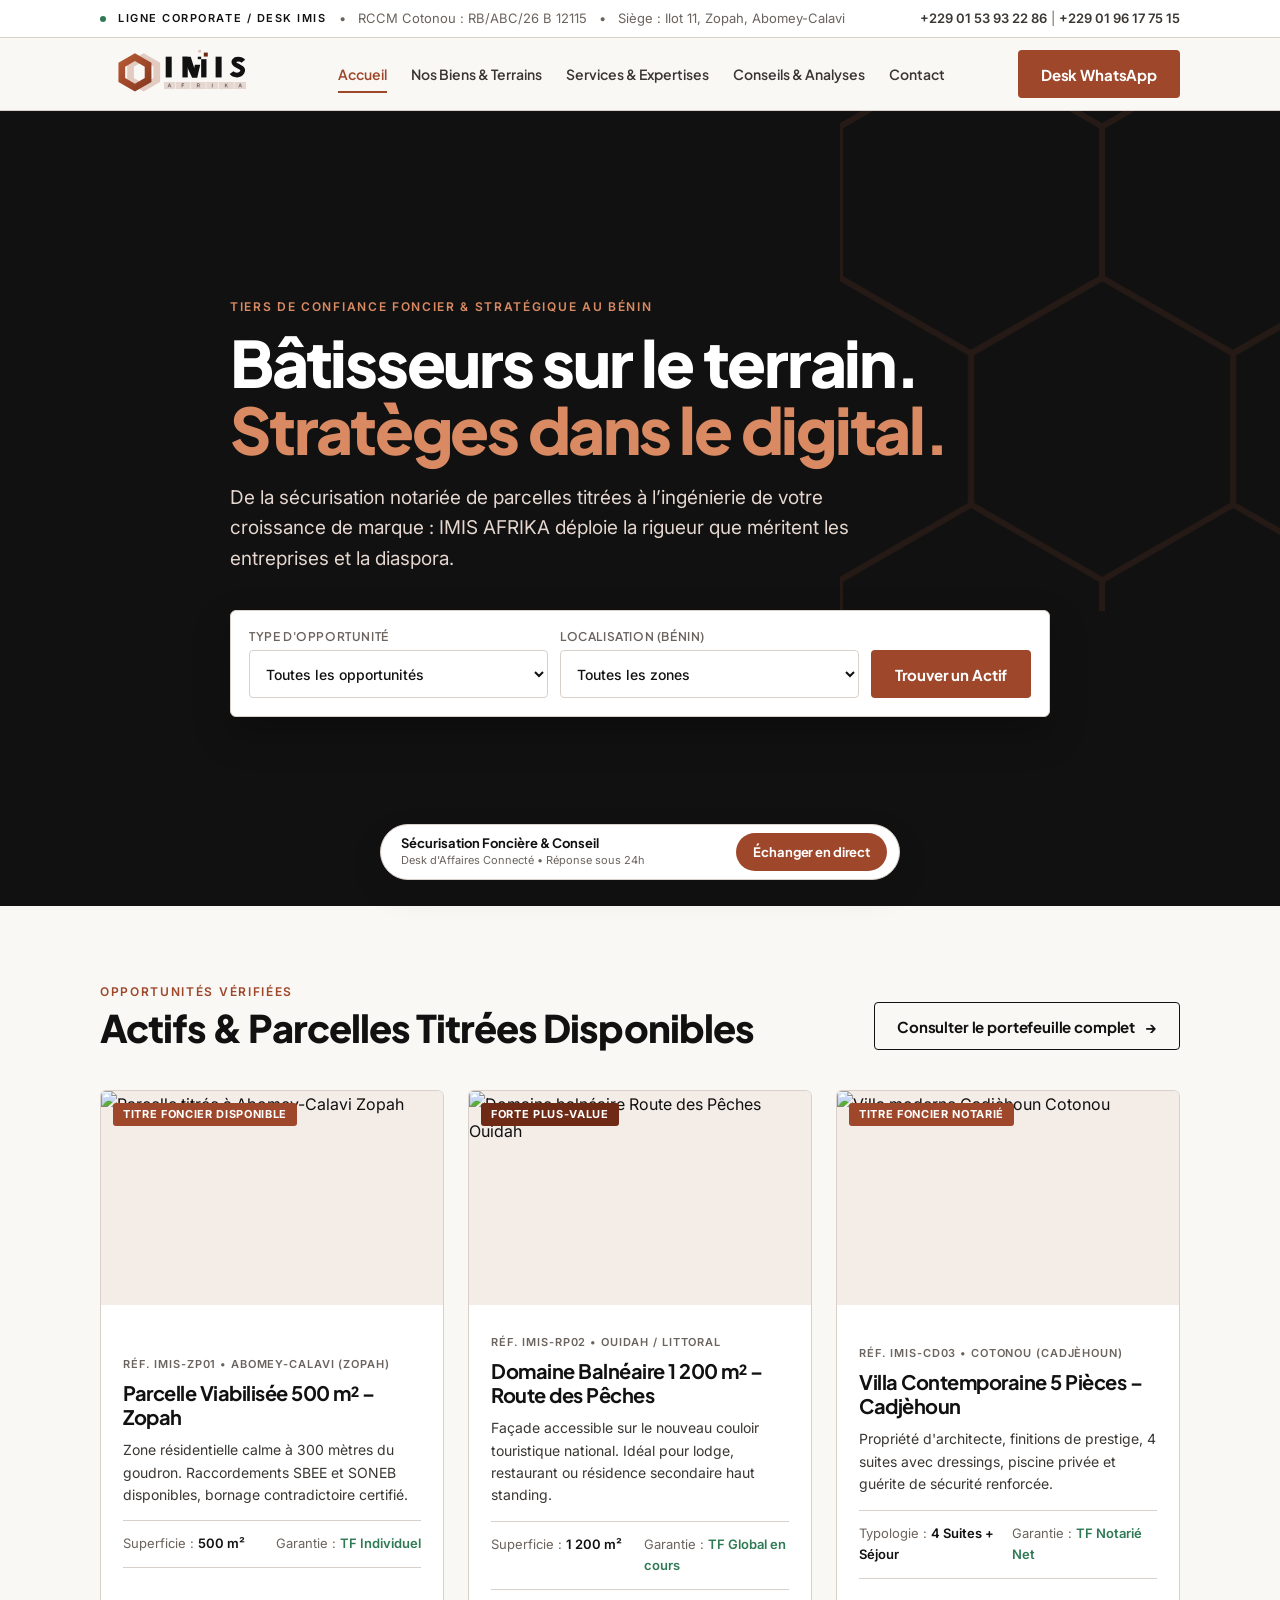
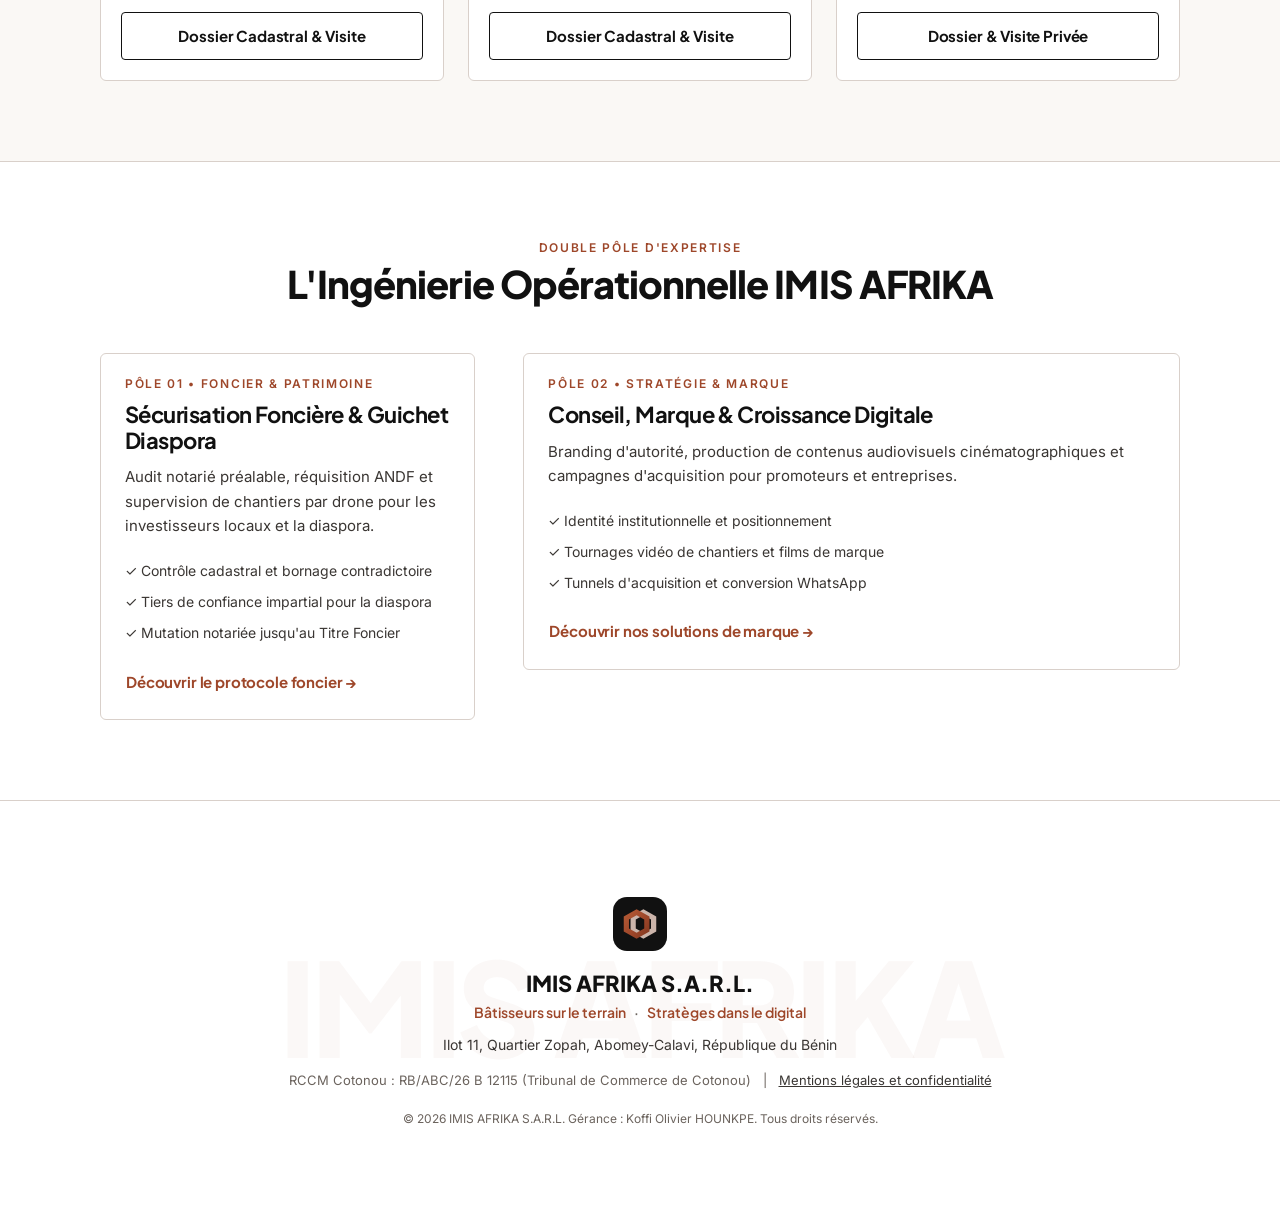
==== index.html @ 81c16e1e "Update index.html" ====
<!DOCTYPE html>
<html lang="fr" class="scroll-smooth">
<head>
  <meta charset="UTF-8">
  <meta name="viewport" content="width=device-width, initial-scale=1.0, viewport-fit=cover">
  
  <!-- =========================================================================
       1. SEO D'AUTORITÉ & MÉTADONNÉES TECHNIQUES OFFICIELLES
       ========================================================================= -->
  <title>IMIS AFRIKA S.A.R.L. | Bâtisseurs Fonciers & Stratèges Digitaux au Bénin</title>
  <meta name="description" content="Société béninoise de référence : sécurisation foncière certifiée (Titre Foncier ANDF), transactions d'actifs d'affaires et stratégie de marque. Siège : Zopah, Abomey-Calavi. RCCM Cotonou.">
  <meta name="robots" content="index, follow, max-image-preview:large, max-snippet:-1">
  <meta name="author" content="IMIS AFRIKA S.A.R.L.">
  <link rel="canonical" href="https://simplixtechgroup-cmyk.github.io/imisafrika/">

  <!-- GÉOLOCALISATION SÉMANTIQUE OFFICIELLE -->
  <meta name="geo.region" content="BJ-AQ">
  <meta name="geo.placename" content="Abomey-Calavi, Quartier Zopah">
  <meta name="geo.position" content="6.4485;2.3557">
  <meta name="ICBM" content="6.4485, 2.3557">

  <!-- OPEN GRAPH / PREVIEWS WHATSAPP & LINKEDIN -->
  <meta property="og:type" content="website">
  <meta property="og:site_name" content="IMIS AFRIKA S.A.R.L.">
  <meta property="og:title" content="IMIS AFRIKA | Bâtisseurs sur le terrain. Stratèges dans le digital.">
  <meta property="og:description" content="Sécurisation foncière notariée et stratégie de communication d'autorité. RCCM Cotonou : RB/ABC/26 B 12115.">
  <meta property="og:url" content="https://simplixtechgroup-cmyk.github.io/imisafrika/">
  <meta property="og:image" content="https://images.unsplash.com/photo-1582407947304-fd86f028f716?auto=format&fit=crop&w=1200&h=630&q=85">

  <!-- POLICES OFFICIELLES DE LA CHARTE (PLUS JAKARTA SANS & INTER) -->
  <link rel="preconnect" href="https://fonts.googleapis.com">
  <link rel="preconnect" href="https://fonts.gstatic.com" crossorigin>
  <link href="https://fonts.googleapis.com/css2?family=Inter:wght@400;500;600;700&family=Plus+Jakarta+Sans:wght@600;700;800&display=swap" rel="stylesheet">

  <!-- FEUILLE DE STYLE EXTERNE DÉCOUPLÉE -->
  <link rel="stylesheet" href="css/style.css">

  <!-- =========================================================================
       2. GRAPH SCHEMA.ORG MULTI-ENTITÉS (LE CHUCHOTEMENT AUX ROBOTS GOOGLE)
       ========================================================================= -->
  <script type="application/ld+json">
  {
    "@context": "https://schema.org",
    "@graph": [
      {
        "@type": "Organization",
        "@id": "https://simplixtechgroup-cmyk.github.io/imisafrika/#organization",
        "name": "IMIS AFRIKA S.A.R.L.",
        "legalName": "IMIS AFRIKA S.A.R.L.",
        "url": "https://simplixtechgroup-cmyk.github.io/imisafrika/",
        "logo": "https://simplixtechgroup-cmyk.github.io/imisafrika/assets/img/logo/imis-afrika.svg",
        "taxID": "RB/ABC/26 B 12115",
        "description": "Société béninoise de référence combinant investissement immobilier sécurisé et agence de conseil stratégique en communication et marketing digital.",
        "address": {
          "@type": "PostalAddress",
          "streetAddress": "Ilot 11, Quartier Zopah",
          "addressLocality": "Abomey-Calavi",
          "addressRegion": "Atlantique",
          "addressCountry": "BJ"
        },
        "founder": {
          "@type": "Person",
          "name": "Koffi Olivier HOUNKPE",
          "jobTitle": "Gérant"
        },
        "contactPoint": {
          "@type": "ContactPoint",
          "telephone": "+2290153932286",
          "contactType": "sales",
          "areaServed": ["BJ", "FR", "US", "CA", "CI", "SN"]
        }
      },
      {
        "@type": "RealEstateAgency",
        "@id": "https://simplixtechgroup-cmyk.github.io/imisafrika/#realestate",
        "name": "IMIS AFRIKA Immobilier & Foncier",
        "parentOrganization": { "@id": "https://simplixtechgroup-cmyk.github.io/imisafrika/#organization" },
        "description": "Sécurisation foncière certifiée ANDF, transactions d'actifs et accompagnement de la diaspora au Bénin.",
        "areaServed": "Bénin"
      },
      {
        "@type": "MarketingAgency",
        "@id": "https://simplixtechgroup-cmyk.github.io/imisafrika/#marketing",
        "name": "IMIS AFRIKA Communication & Stratégie",
        "parentOrganization": { "@id": "https://simplixtechgroup-cmyk.github.io/imisafrika/#organization" },
        "description": "Branding d'autorité, production de contenus vidéo 4K et marketing de croissance pour entreprises d'envergure.",
        "areaServed": ["Bénin", "Afrique de l'Ouest"]
      }
    ]
  }
  </script>
</head>

<body>

  <!-- =========================================================================
       SPRITE SVG OFFICIEL DU LOGO & DE LA TRAME (EXTRAIT DE LA CHARTE v1.1)
       ========================================================================= -->
  <svg width="0" height="0" style="position:absolute" aria-hidden="true" focusable="false">
    <defs>
      <!-- Dégradés officiels de terre cuite -->
      <linearGradient id="gTerra" x1="0" y1="0" x2="1" y2="1">
        <stop offset="0" stop-color="#B85D36"/>
        <stop offset=".55" stop-color="#9E472A"/>
        <stop offset="1" stop-color="#7F361E"/>
      </linearGradient>
      <linearGradient id="gTerraL" x1="0" y1="0" x2="1" y2="1">
        <stop offset="0" stop-color="#CC7248"/>
        <stop offset="1" stop-color="#A9502F"/>
      </linearGradient>

      <!-- TRAME HEXAGONALE OFFICIELLE (CHAPITRE 05) -->
      <pattern id="hexgrid" width="52" height="90" patternUnits="userSpaceOnUse" patternTransform="scale(.9)">
        <path d="M26 0 52 15v30L26 60 0 45V15zM52 45 78 60v30L52 105 26 90V60zM0 45-26 60v30L0 105l26-15V60z" fill="none" stroke="#B85D36" stroke-width="1.2"/>
        <path d="M26 60 52 45" fill="none" stroke="#B85D36" stroke-width="1.2"/>
      </pattern>

      <!-- Symbole des deux hexagones imbriqués -->
      <g id="g-sym">
        <path d="M64 4 L105.57 28 L105.57 76 L64 100 L22.43 76 L22.43 28Z M64 23.5 L88.68 37.75 L88.68 66.25 L64 80.5 L39.32 66.25 L39.32 37.75Z" fill-rule="evenodd" style="fill:#DFC6BB;fill-opacity:0.9"/>
        <path d="M42 4 L83.57 28 L83.57 76 L42 100 L0.43 76 L0.43 28Z M42 23.5 L66.68 37.75 L66.68 66.25 L42 80.5 L17.32 66.25 L17.32 37.75Z" fill-rule="evenodd" style="fill:url(#gTerra)"/>
      </g>

      <!-- Mot-symbole IMIS et tuiles AFRIKA -->
      <g id="g-word">
        <rect x="0" y="0" width="17.4" height="60" style="fill:#111111"/>
        <g transform="translate(48.4, 0)" style="fill:#111111">
          <rect x="0" y="0" width="15.4" height="60"/>
          <polygon points="0,0 24,0 43,60 27.8,60"/>
          <polygon points="36,23.2 51.6,23.2 43,60 28,60"/>
          <rect x="54.2" y="7.2" width="15.4" height="52.8"/>
          <rect x="44.4" y="0" width="9.8" height="7.2"/>
        </g>
        <rect x="144.4" y="0" width="17.4" height="60" style="fill:#111111"/>
        <path d="M224.6 13.2C221.1 8.5 215.1 6.9 209.1 6.9C198.6 6.9 195.1 14 198.6 19.5C202.1 25 214.1 28 220.1 33.5C225.6 38.5 222.1 53 206.1 53.1C198.1 53.1 193.1 49.5 190.6 46.2" style="fill:none;stroke:#111111;stroke-width:13.5"/>
        <rect x="94.2" y="-19.7" width="7.8" height="7.8" style="fill:#DCC3B7"/>
        <rect x="110.2" y="-11.9" width="11.6" height="11.6" style="fill:#6F2A16"/>
        <rect x="-5.2" y="73" width="32.2" height="20.6" style="fill:#E5D7D0"/>
        <path d="M-4.2 5.5L0 -5.5L4.2 5.5M-2.5 1.6H2.5" transform="translate(10.9, 83.3)" style="fill:none;stroke:#111111;stroke-width:1.25"/>
        <rect x="28.7" y="73" width="42.9" height="20.6" style="fill:#E5D7D0"/>
        <path d="M-3 5.5V-5.5H3.2M-3 -0.3H2.2" transform="translate(50.15, 83.3)" style="fill:none;stroke:#111111;stroke-width:1.25"/>
        <rect x="73.3" y="73" width="42.6" height="20.6" style="fill:#E5D7D0"/>
        <path d="M-3 5.5V-5.5H1C4.8 -5.5 4.8 0.5 1 0.5H-3M0.8 0.5L3.8 5.5" transform="translate(94.6, 83.3)" style="fill:none;stroke:#111111;stroke-width:1.25"/>
        <rect x="117.6" y="73" width="34.8" height="20.6" style="fill:#E5D7D0"/>
        <path d="M0 -5.5V5.5" transform="translate(135, 83.3)" style="fill:none;stroke:#111111;stroke-width:1.25"/>
        <rect x="154.1" y="73" width="42.9" height="20.6" style="fill:#E5D7D0"/>
        <path d="M-3 5.5V-5.5M3.2 -5.5L-3 0.8M-0.6 -1.6L3.4 5.5" transform="translate(175.55, 83.3)" style="fill:none;stroke:#111111;stroke-width:1.25"/>
        <rect x="198.7" y="73" width="33.9" height="20.6" style="fill:#E5D7D0"/>
        <path d="M-4.2 5.5L0 -5.5L4.2 5.5M-2.5 1.6H2.5" transform="translate(215.65, 83.3)" style="fill:none;stroke:#111111;stroke-width:1.25"/>
      </g>

      <symbol id="logo-h" viewBox="-1 -7 326 111">
        <use href="#g-sym"/>
        <use href="#g-word" transform="translate(119.6, 12.4) scale(.872)"/>
      </symbol>
      <symbol id="logo-s" viewBox="-2 2 110 100">
        <use href="#g-sym"/>
      </symbol>
    </defs>
  </svg>

  <!-- =========================================================================
       BANDEAU DE RÉASSURANCE SUPÉRIEUR (TRIBUNAL & RCCM)
       ========================================================================= -->
  <aside class="top-bar">
    <div class="container top-bar-in">
      <div class="top-bar-left">
        <span class="dot"></span>
        <span class="lbl" style="font-size:11px;color:var(--fg);">Ligne Corporate / Desk IMIS</span>
        <span>•</span>
        <span>RCCM Cotonou : RB/ABC/26 B 12115</span>
        <span>•</span>
        <span>Siège : Ilot 11, Zopah, Abomey-Calavi</span>
      </div>
      <div class="top-bar-right">
        <a href="tel:+2290153932286">+229 01 53 93 22 86</a>
        <span>|</span>
        <a href="tel:+2290196177515">+229 01 96 17 75 15</a>
      </div>
    </div>
  </aside>

  <!-- =========================================================================
       NAVIGATION PRINCIPALE
       ========================================================================= -->
  <header class="navbar">
    <div class="container nav-in">
      
      <!-- Logo Officiel Reconstitué -->
      <a href="index.html" aria-label="IMIS AFRIKA S.A.R.L.">
        <svg style="width:165px;height:44px;" role="img"><use href="#logo-h"/></svg>
      </a>

      <!-- Menu Liens -->
      <nav aria-label="Navigation principale">
        <ul class="nav-menu">
          <li><a href="index.html" class="nav-link active">Accueil</a></li>
          <li><a href="biens-terrains.html" class="nav-link">Nos Biens & Terrains</a></li>
          <li><a href="services.html" class="nav-link">Services & Expertises</a></li>
          <li><a href="conseils.html" class="nav-link">Conseils & Analyses</a></li>
          <li><a href="contact.html" class="nav-link">Contact</a></li>
        </ul>
      </nav>

      <!-- CTA WhatsApp Desk Direct -->
      <div style="display:flex;align-items:center;gap:12px;">
        <a href="https://wa.me/2290153932286?text=Bonjour%20la%20Direction%20IMIS%20AFRIKA,%20je%20souhaite%20un%20renseignement%20sur%20vos%20opportunit%C3%A9s." 
           target="_blank" 
           rel="noopener noreferrer" 
           class="btn p">
          <span>Desk WhatsApp</span>
        </a>

        <!-- Burger Mobile -->
        <button class="burger-btn" aria-label="Menu Mobile" onclick="toggleMenu()">
          <span class="burger-bar"></span>
          <span class="burger-bar"></span>
          <span class="burger-bar"></span>
        </button>
      </div>

    </div>
  </header>

  <!-- DRAWER MOBILE FLUIDE -->
  <div class="mobile-drawer" id="mobile-drawer">
    <a href="index.html" class="nav-link active">Accueil</a>
    <a href="biens-terrains.html" class="nav-link">Nos Biens & Terrains</a>
    <a href="services.html" class="nav-link">Services & Expertises</a>
    <a href="conseils.html" class="nav-link">Conseils & Analyses</a>
    <a href="contact.html" class="nav-link">Contact</a>
    <a href="https://wa.me/2290153932286" target="_blank" class="btn p" style="margin-top:20px;">
      <span>Contacter le Desk WhatsApp</span>
    </a>
  </div>

  <!-- =========================================================================
       HERO HYBRIDE : VIDÉO DE TERRAIN, SIGNAL & TRAME HEXAGONALE
       ========================================================================= -->
  <section class="hero-sec">
    
    <!-- TRAME HEXAGONALE OFFICIELLE (FILIGRANE ORNEMENTAL ROGNÉ EN HAUT À DROITE) -->
    <svg class="hex-trame" viewBox="0 0 100 100" aria-hidden="true">
      <rect width="100" height="100" fill="url(#hexgrid)"/>
    </svg>

    <!-- Vidéo de terrain & drone (Remplacez par assets/video/hero.mp4) -->
    <video class="hero-video" autoplay muted loop playsinline preload="metadata" 
           poster="https://images.unsplash.com/photo-1500382017468-9049fed747ef?auto=format&fit=crop&w=1400&q=80">
      <source src="assets/video/hero.mp4" type="video/mp4">
    </video>
    <div class="hero-overlay"></div>

    <div class="container hero-in">
      <div class="lbl">Tiers de Confiance Foncier & Stratégique au Bénin</div>
      
      <h1 class="hero-title">
        Bâtisseurs sur le terrain. <br>
        <span>Stratèges dans le digital.</span>
      </h1>

      <p class="hero-p">
        De la sécurisation notariée de parcelles titrées à l’ingénierie de votre croissance de marque : IMIS AFRIKA déploie la rigueur que méritent les entreprises et la diaspora.
      </p>

      <!-- Moteur de Recherche Rapide -->
      <div class="search-box">
        <form action="biens-terrains.html" method="GET" class="search-grid">
          
          <div class="fld">
            <label for="type">Type d'opportunité</label>
            <select id="type" name="type">
              <option value="">Toutes les opportunités</option>
              <option value="terrain">Parcelle Titrée</option>
              <option value="domaine">Domaine Agricole / Balnéaire</option>
              <option value="villa">Villa Standing</option>
            </select>
          </div>

          <div class="fld">
            <label for="zone">Localisation (Bénin)</label>
            <select id="zone" name="zone">
              <option value="">Toutes les zones</option>
              <option value="calavi">Abomey-Calavi (Zopah, Arconville)</option>
              <option value="ouidah">Ouidah / Route des Pêches</option>
              <option value="cotonou">Cotonou (Cadjèhoun, Haie Vive)</option>
              <option value="allada">Allada & Environs</option>
            </select>
          </div>

          <button type="submit" class="btn p" style="width:100%;height:48px;">
            <span>Trouver un Actif</span>
          </button>

        </form>
      </div>

    </div>
  </section>

  <!-- =========================================================================
       SÉLECTION D'ACTIFS & PARCELLES TITRÉES EN VEDETTE
       ========================================================================= -->
  <section class="section-py">
    <div class="container">
      
      <div style="display:flex;justify-content:space-between;align-items:flex-end;margin-bottom:40px;flex-wrap:wrap;gap:20px;">
        <div>
          <div class="lbl" style="margin-bottom:8px;">Opportunités Vérifiées</div>
          <h2 style="font-size:clamp(26px, 3.5vw, 38px);font-weight:800;">Actifs & Parcelles Titrées Disponibles</h2>
        </div>
        <a href="biens-terrains.html" class="btn s">
          <span>Consulter le portefeuille complet</span>
          <span>→</span>
        </a>
      </div>

      <div class="grid-3">
        
        <!-- BIEN 1 : PARCELLE ZOPAH -->
        <article class="card">
          <div class="card-media">
            <!-- Remplacez par assets/img/real-estate/parcelle-zopah.webp -->
            <img src="https://images.unsplash.com/photo-1500382017468-9049fed747ef?auto=format&fit=crop&w=800&q=80" alt="Parcelle titrée à Abomey-Calavi Zopah" loading="lazy">
            <span class="badge-tag">Titre Foncier Disponible</span>
          </div>
          <div class="card-body">
            <span class="card-ref">Réf. IMIS-ZP01 • Abomey-Calavi (Zopah)</span>
            <h3 class="card-h">Parcelle Viabilisée 500 m² – Zopah</h3>
            <p class="card-desc">Zone résidentielle calme à 300 mètres du goudron. Raccordements SBEE et SONEB disponibles, bornage contradictoire certifié.</p>
            <div class="card-specs">
              <div>Superficie : <b>500 m²</b></div>
              <div>Garantie : <b style="color:var(--ia-succes);">TF Individuel</b></div>
            </div>
          </div>
          <div class="card-foot">
            <a href="https://wa.me/2290153932286?text=Bonjour,%20je%20souhaite%20le%20dossier%20de%20la%20Parcelle%20Zopah%20500m2%20(R%C3%A9f.%20IMIS-ZP01)." target="_blank" class="btn s" style="width:100%;">
              <span>Dossier Cadastral & Visite</span>
            </a>
          </div>
        </article>

        <!-- BIEN 2 : DOMAINE ROUTE DES PÊCHES -->
        <article class="card">
          <div class="card-media">
            <!-- Remplacez par assets/img/real-estate/route-des-peches.webp -->
            <img src="https://images.unsplash.com/photo-1507525428034-b723cf961d3e?auto=format&fit=crop&w=800&q=80" alt="Domaine balnéaire Route des Pêches Ouidah" loading="lazy">
            <span class="badge-tag" style="background:var(--ia-terre-profonde);">Forte Plus-Value</span>
          </div>
          <div class="card-body">
            <span class="card-ref">Réf. IMIS-RP02 • Ouidah / Littoral</span>
            <h3 class="card-h">Domaine Balnéaire 1 200 m² – Route des Pêches</h3>
            <p class="card-desc">Façade accessible sur le nouveau couloir touristique national. Idéal pour lodge, restaurant ou résidence secondaire haut standing.</p>
            <div class="card-specs">
              <div>Superficie : <b>1 200 m²</b></div>
              <div>Garantie : <b style="color:var(--ia-succes);">TF Global en cours</b></div>
            </div>
          </div>
          <div class="card-foot">
            <a href="https://wa.me/2290153932286?text=Bonjour,%20je%20souhaite%20le%20dossier%20du%20Domaine%20Route%20des%20P%C3%AAches%20(R%C3%A9f.%20IMIS-RP02)." target="_blank" class="btn s" style="width:100%;">
              <span>Dossier Cadastral & Visite</span>
            </a>
          </div>
        </article>

        <!-- BIEN 3 : VILLA COTONOU CADJÈHOUN -->
        <article class="card">
          <div class="card-media">
            <!-- Remplacez par assets/img/real-estate/villa-cotonou.webp -->
            <img src="https://images.unsplash.com/photo-1600585154340-be6161a56a0c?auto=format&fit=crop&w=800&q=80" alt="Villa moderne Cadjèhoun Cotonou" loading="lazy">
            <span class="badge-tag">Titre Foncier Notarié</span>
          </div>
          <div class="card-body">
            <span class="card-ref">Réf. IMIS-CD03 • Cotonou (Cadjèhoun)</span>
            <h3 class="card-h">Villa Contemporaine 5 Pièces – Cadjèhoun</h3>
            <p class="card-desc">Propriété d'architecte, finitions de prestige, 4 suites avec dressings, piscine privée et guérite de sécurité renforcée.</p>
            <div class="card-specs">
              <div>Typologie : <b>4 Suites + Séjour</b></div>
              <div>Garantie : <b style="color:var(--ia-succes);">TF Notarié Net</b></div>
            </div>
          </div>
          <div class="card-foot">
            <a href="https://wa.me/2290153932286?text=Bonjour,%20je%20souhaite%20visiter%20la%20Villa%20Cadj%C3%A8houn%20(R%C3%A9f.%20IMIS-CD03)." target="_blank" class="btn s" style="width:100%;">
              <span>Dossier & Visite Privée</span>
            </a>
          </div>
        </article>

      </div>
    </div>
  </section>

  <!-- =========================================================================
       DEUX PÔLES D'EXCELLENCE : IMMOBILIER & COMMUNICATION
       ========================================================================= -->
  <section class="section-py border-t" style="background:var(--surface);">
    <div class="container">
      
      <div style="text-align:center;max-width:720px;margin:0 auto 48px;">
        <div class="lbl" style="margin-bottom:8px;">Double Pôle d'Expertise</div>
        <h2 style="font-size:clamp(26px, 3.5vw, 38px);font-weight:800;">L'Ingénierie Opérationnelle IMIS AFRIKA</h2>
      </div>

      <div class="split-layout">
        
        <!-- PÔLE 1 : IMMOBILIER -->
        <div class="panel">
          <div class="lbl" style="margin-bottom:12px;">Pôle 01 • Foncier & Patrimoine</div>
          <h3 style="font-size:22px;margin-bottom:12px;">Sécurisation Foncière & Guichet Diaspora</h3>
          <p style="color:var(--fg-2);font-size:15px;margin-bottom:20px;">
            Audit notarié préalable, réquisition ANDF et supervision de chantiers par drone pour les investisseurs locaux et la diaspora.
          </p>
          <ul style="list-style:none;margin:0 0 24px;padding:0;display:grid;gap:8px;font-size:14px;color:var(--fg-2);">
            <li>✓ Contrôle cadastral et bornage contradictoire</li>
            <li>✓ Tiers de confiance impartial pour la diaspora</li>
            <li>✓ Mutation notariée jusqu'au Titre Foncier</li>
          </ul>
          <a href="services.html#foncier" class="btn t">Découvrir le protocole foncier →</a>
        </div>

        <!-- PÔLE 2 : COMMUNICATION -->
        <div class="panel">
          <div class="lbl" style="margin-bottom:12px;">Pôle 02 • Stratégie & Marque</div>
          <h3 style="font-size:22px;margin-bottom:12px;">Conseil, Marque & Croissance Digitale</h3>
          <p style="color:var(--fg-2);font-size:15px;margin-bottom:20px;">
            Branding d'autorité, production de contenus audiovisuels cinématographiques et campagnes d'acquisition pour promoteurs et entreprises.
          </p>
          <ul style="list-style:none;margin:0 0 24px;padding:0;display:grid;gap:8px;font-size:14px;color:var(--fg-2);">
            <li>✓ Identité institutionnelle et positionnement</li>
            <li>✓ Tournages vidéo de chantiers et films de marque</li>
            <li>✓ Tunnels d'acquisition et conversion WhatsApp</li>
          </ul>
          <a href="services.html#communication" class="btn t">Découvrir nos solutions de marque →</a>
        </div>

      </div>

    </div>
  </section>

  <!-- =========================================================================
       LE FOOTER SIGNATURE OFFICIEL (WATERMARK CENTRÉ DE LA CHARTE)
       ========================================================================= -->
  <footer class="signature-footer">
    
    <!-- Watermark géant officiel -->
    <div class="footer-watermark" aria-hidden="true">IMIS AFRIKA</div>

    <div class="container footer-wrap">
      
      <!-- Badge Symbole Officiel Reconstitué -->
      <div class="footer-badge">
        <svg viewBox="0 0 110 100" role="img" aria-label="Symbole IMIS AFRIKA"><use href="#logo-s"/></svg>
      </div>

      <div class="footer-company">IMIS AFRIKA S.A.R.L.</div>

      <div class="footer-sig">
        <span>Bâtisseurs sur le terrain</span>
        <span class="dot">·</span>
        <span>Stratèges dans le digital</span>
      </div>

      <div class="footer-loc">
        Ilot 11, Quartier Zopah, Abomey-Calavi, République du Bénin
      </div>

      <div class="footer-legal">
        <span>RCCM Cotonou : RB/ABC/26 B 12115 (Tribunal de Commerce de Cotonou)</span>
        <span style="margin-inline:8px;">|</span>
        <a href="contact.html#mentions-legales">Mentions légales et confidentialité</a>
      </div>

      <div class="footer-copy">
        © 2026 IMIS AFRIKA S.A.R.L. Gérance : Koffi Olivier HOUNKPE. Tous droits réservés.
      </div>

    </div>
  </footer>

  <!-- =========================================================================
       PILL BAR FLOTTANTE BASSE (DESK D'AFFAIRES CONNECTÉ)
       ========================================================================= -->
  <div class="floating-pill">
    <div class="pill-in">
      <div>
        <div class="pill-t">Sécurisation Foncière & Conseil</div>
        <div class="pill-s">Desk d'Affaires Connecté • Réponse sous 24h</div>
      </div>
      <a href="https://wa.me/2290153932286?text=Bonjour%20la%20Direction%20IMIS%20AFRIKA,%20je%20souhaite%20un%20%C3%A9change%20direct." 
         target="_blank" 
         rel="noopener noreferrer" 
         class="btn p" 
         style="min-height:38px;padding:0 16px;font-size:13px;border-radius:9999px;">
        Échanger en direct
      </a>
    </div>
  </div>

  <script>
    function toggleMenu() {
      const drawer = document.getElementById('mobile-drawer');
      drawer.classList.toggle('is-open');
    }
  </script>
</body>
</html>
---- css/style.css ----
/* ==========================================================================
   IMIS AFRIKA S.A.R.L. — CHARTE GRAPHIQUE OFFICIELLE v1.1
   Terre & Signal : Rigueur • Transparence • Ancrage • Modernité
   ========================================================================== */

/* 1. JETONS DE DESIGN (DESIGN TOKENS OFFICIELS) */
:root {
  /* Couleurs primaires & secondaires */
  --ia-terracotta: #9E472A;
  --ia-cuir: #B85D36;
  --ia-terre-profonde: #6F2A16;
  --ia-terracotta-clair: #D98A62;
  
  --ia-sable: #E5D7D0;
  --ia-sable-clair: #F3ECE7;
  --ia-brume: #D9D0CA;

  --ia-onyx: #111111;
  --ia-anthracite: #1A1A1A;
  --ia-graphite: #3A3633;
  --ia-pierre: #6B635D;

  --ia-albatre: #FAF8F5;
  --ia-blanc: #FFFFFF;

  /* Couleurs fonctionnelles */
  --ia-succes: #2F7A55;
  --ia-alerte: #B7791F;
  --ia-alerte-texte: #7A5110;
  --ia-erreur: #B3362B;
  --ia-info: #2F5D7C;

  /* Rôles sémantiques */
  --bg: var(--ia-albatre);
  --surface: var(--ia-blanc);
  --surface-2: var(--ia-sable-clair);
  --fg: var(--ia-onyx);
  --fg-2: var(--ia-graphite);
  --muted: var(--ia-pierre);
  --line: var(--ia-brume);
  
  --accent: var(--ia-terracotta);
  --accent-hover: var(--ia-terre-profonde);
  --on-accent: #FFFFFF;
  --focus: var(--ia-cuir);

  /* Typographie : Duo officiel */
  --f-titre: 'Plus Jakarta Sans', system-ui, -apple-system, sans-serif;
  --f-texte: 'Inter', system-ui, -apple-system, sans-serif;

  /* Espacement & Formes */
  --r-ctrl: 4px;
  --r-carte: 6px;
  --hex: polygon(50% 0, 100% 25%, 100% 75%, 50% 100%, 0 75%, 0 25%);
  --ease: cubic-bezier(.2, .7, .2, 1);
  --t-rapide: 160ms;
  --t-normal: 320ms;
}

/* 2. RESET & BASE */
*, *::before, *::after {
  box-sizing: border-box;
  margin: 0;
  padding: 0;
}

html {
  scroll-behavior: smooth;
  scroll-padding-top: 80px;
  font-size: 16px;
}

body {
  margin: 0;
  background-color: var(--bg);
  color: var(--fg);
  font-family: var(--f-texte);
  font-weight: 400;
  line-height: 1.65;
  -webkit-font-smoothing: antialiased;
}

h1, h2, h3, h4 {
  font-family: var(--f-titre);
  letter-spacing: -0.025em;
  line-height: 1.15;
  color: var(--fg);
}

p { margin: 0; }
a { color: var(--accent); text-decoration: none; transition: color var(--t-rapide); }
img, video { max-width: 100%; height: auto; display: block; }

.container {
  width: 100%;
  max-width: 1120px;
  margin-left: auto;
  margin-right: auto;
  padding-left: 1.25rem;
  padding-right: 1.25rem;
}

.section-py { padding-block: 80px; }
.border-t { border-top: 1px solid var(--line); }
.border-b { border-bottom: 1px solid var(--line); }

/* 3. COMPOSANTS DE MARQUE & BOUTONS */
.lbl {
  font: 600 12px/1 var(--f-texte);
  letter-spacing: 0.14em;
  text-transform: uppercase;
  color: var(--accent);
}

.btn {
  font: 700 15px/1 var(--f-titre);
  min-height: 48px;
  padding: 0 22px;
  border-radius: var(--r-ctrl);
  border: 1.5px solid transparent;
  cursor: pointer;
  display: inline-flex;
  align-items: center;
  justify-content: center;
  gap: 10px;
  text-decoration: none;
  letter-spacing: -0.01em;
  transition: background var(--t-rapide), color var(--t-rapide), border-color var(--t-rapide);
}
.btn.p { background: var(--accent); color: var(--on-accent); }
.btn.p:hover { background: var(--accent-hover); color: #fff; }
.btn.s { background: transparent; color: var(--fg); border-color: var(--fg); }
.btn.s:hover { background: var(--fg); color: var(--bg); }
.btn.t { background: transparent; color: var(--accent); padding: 0; min-height: auto; }
.btn.t:hover { text-decoration: underline; }

/* 4. BANDEAU DE RÉASSURANCE SUPÉRIEUR */
.top-bar {
  background: var(--surface);
  border-bottom: 1px solid var(--line);
  padding-block: 8px;
  font-size: 13px;
  color: var(--muted);
}
.top-bar-in {
  display: flex;
  justify-content: space-between;
  align-items: center;
}
.top-bar-left {
  display: flex;
  align-items: center;
  gap: 12px;
}
.top-bar-left .dot {
  width: 6px;
  height: 6px;
  border-radius: 50%;
  background: var(--ia-succes);
}
.top-bar-right a {
  color: var(--fg-2);
  font-weight: 600;
}
.top-bar-right a:hover { color: var(--accent); }

/* 5. NAVIGATION PRINCIPALE */
.navbar {
  position: sticky;
  top: 0;
  z-index: 100;
  background: rgba(250, 248, 245, 0.94);
  backdrop-filter: blur(12px);
  -webkit-backdrop-filter: blur(12px);
  border-bottom: 1px solid var(--line);
}
.nav-in {
  display: flex;
  align-items: center;
  justify-content: space-between;
  height: 72px;
}
.nav-menu {
  display: flex;
  align-items: center;
  gap: 24px;
  list-style: none;
}
.nav-link {
  font: 600 14px var(--f-titre);
  color: var(--fg-2);
  padding: 8px 0;
  position: relative;
}
.nav-link:hover, .nav-link.active {
  color: var(--accent);
}
.nav-link.active::after {
  content: '';
  position: absolute;
  bottom: -2px;
  left: 0;
  width: 100%;
  height: 2px;
  background: var(--accent);
}

.burger-btn {
  display: none;
  background: none;
  border: none;
  cursor: pointer;
  padding: 8px;
}
.burger-bar {
  display: block;
  width: 22px;
  height: 2px;
  background: var(--fg);
  margin: 5px 0;
  transition: transform var(--t-normal);
}
.mobile-drawer {
  position: fixed;
  top: 72px;
  right: -100%;
  width: 100%;
  height: calc(100vh - 72px);
  background: var(--bg);
  padding: 24px;
  display: flex;
  flex-direction: column;
  gap: 16px;
  border-top: 1px solid var(--line);
  transition: right var(--t-normal) var(--ease);
  z-index: 99;
}
.mobile-drawer.is-open { right: 0; }

/* 6. HERO SECTION HYBRIDE (VIDÉO & SIGNAL) */
.hero-sec {
  position: relative;
  min-height: calc(100vh - 105px);
  display: flex;
  align-items: center;
  padding-block: 64px;
  background: var(--ia-onyx);
  color: var(--ia-albatre);
  overflow: hidden;
}
.hero-video {
  position: absolute;
  inset: 0;
  width: 100%;
  height: 100%;
  object-fit: cover;
  opacity: 0.38;
}
.hero-overlay {
  position: absolute;
  inset: 0;
  background: linear-gradient(180deg, rgba(17,17,17,0.7) 0%, rgba(17,17,17,0.4) 60%, rgba(17,17,17,0.92) 100%);
}
.hero-in {
  position: relative;
  z-index: 2;
  max-width: 860px;
}
.hero-in .lbl {
  color: var(--ia-terracotta-clair);
  margin-bottom: 16px;
}
.hero-title {
  font: 800 clamp(36px, 5.5vw, 64px)/1.05 var(--f-titre);
  letter-spacing: -0.035em;
  color: #FFFFFF;
  margin-bottom: 20px;
}
.hero-title span { color: var(--ia-terracotta-clair); }
.hero-p {
  font: 400 clamp(16px, 2vw, 19px)/1.6 var(--f-texte);
  color: var(--ia-sable);
  max-width: 640px;
  margin-bottom: 36px;
}

/* Moteur de recherche Foncier Hero */
.search-box {
  background: var(--surface);
  color: var(--fg);
  border: 1px solid var(--line);
  border-radius: var(--r-carte);
  padding: 18px;
  box-shadow: 0 16px 36px rgba(0, 0, 0, 0.25);
}
.search-grid {
  display: grid;
  grid-template-columns: repeat(auto-fit, minmax(200px, 1fr)) 160px;
  gap: 12px;
  align-items: flex-end;
}
.fld {
  display: grid;
  gap: 6px;
}
.fld label {
  font: 600 12px var(--f-titre);
  text-transform: uppercase;
  color: var(--muted);
  letter-spacing: 0.05em;
}
.fld select, .fld input {
  min-height: 48px;
  border: 1px solid var(--line);
  border-radius: var(--r-ctrl);
  background: var(--surface);
  color: var(--fg);
  padding: 0 12px;
  font: 500 14px var(--f-texte);
}
.fld select:focus, .fld input:focus {
  outline: 2px solid var(--focus);
  border-color: var(--accent);
}

/* 7. CARTES DE BIENS & SERVICES */
.grid-3 {
  display: grid;
  grid-template-columns: repeat(auto-fit, minmax(310px, 1fr));
  gap: 24px;
}
.card {
  background: var(--surface);
  border: 1px solid var(--line);
  border-radius: var(--r-carte);
  overflow: hidden;
  display: flex;
  flex-direction: column;
  justify-content: space-between;
  transition: transform var(--t-rapide), box-shadow var(--t-rapide);
}
.card:hover {
  transform: translateY(-4px);
  box-shadow: 0 12px 28px rgba(111, 42, 22, 0.06);
}
.card-media {
  position: relative;
  aspect-ratio: 16/10;
  overflow: hidden;
  background: var(--surface-2);
}
.card-media img {
  width: 100%;
  height: 100%;
  object-fit: cover;
  transition: transform var(--t-normal) ease;
}
.card:hover .card-media img { transform: scale(1.04); }
.badge-tag {
  position: absolute;
  top: 12px;
  left: 12px;
  background: var(--ia-terracotta);
  color: #fff;
  font: 700 11px/1 var(--f-texte);
  letter-spacing: 0.06em;
  text-transform: uppercase;
  padding: 6px 10px;
  border-radius: 3px;
}
.card-body { padding: 22px; }
.card-ref {
  font: 600 11px var(--f-texte);
  color: var(--muted);
  text-transform: uppercase;
  letter-spacing: 0.08em;
}
.card-h {
  font: 700 20px/1.2 var(--f-titre);
  margin: 6px 0 10px;
  color: var(--fg);
}
.card-desc {
  font-size: 14px;
  color: var(--fg-2);
  line-height: 1.6;
}
.card-specs {
  display: grid;
  grid-template-columns: 1fr 1fr;
  gap: 8px;
  padding-block: 12px;
  margin-top: 14px;
  border-top: 1px solid var(--line);
  border-bottom: 1px solid var(--line);
  font-size: 13px;
  color: var(--muted);
}
.card-specs b { color: var(--fg); font-weight: 600; }
.card-foot {
  padding: 20px;
  padding-top: 0;
}

/* 8. SECTIONS D'INGÉNIERIE & MÉTHODE */
.split-layout {
  display: grid;
  grid-template-columns: 4fr 7fr;
  gap: 48px;
  align-items: start;
}
.panel {
  background: var(--surface);
  border: 1px solid var(--line);
  border-radius: var(--r-carte);
  padding: 24px;
}
.panel h4 { font-size: 18px; margin-bottom: 8px; }

/* Étape du protocole */
.step-item {
  display: grid;
  grid-template-columns: 36px 1fr;
  gap: 16px;
  background: var(--surface);
  border: 1px solid var(--line);
  border-radius: var(--r-carte);
  padding: 20px;
  margin-bottom: 14px;
}
.step-num {
  width: 36px;
  height: 36px;
  background: var(--ia-sable-clair);
  color: var(--accent);
  font: 800 15px var(--f-titre);
  display: grid;
  place-items: center;
  border-radius: var(--r-ctrl);
}

/* 9. NOUVEAU FOOTER SIGNATURE OFFICIEL (WATERMARK CENTRÉ) */
.signature-footer {
  position: relative;
  background: var(--surface);
  border-top: 1px solid var(--line);
  padding-block: 96px 80px;
  overflow: hidden;
  text-align: center;
}
.footer-watermark {
  position: absolute;
  top: 50%;
  left: 50%;
  transform: translate(-50%, -50%);
  font: 800 clamp(44px, 14vw, 130px)/1 var(--f-titre);
  letter-spacing: -0.04em;
  color: rgba(158, 71, 42, 0.04);
  white-space: nowrap;
  pointer-events: none;
  user-select: none;
  z-index: 0;
}
.footer-wrap {
  position: relative;
  z-index: 1;
  display: flex;
  flex-direction: column;
  align-items: center;
}
.footer-badge {
  width: 54px;
  height: 54px;
  background: var(--ia-onyx);
  border-radius: 14px;
  display: grid;
  place-items: center;
  margin-bottom: 18px;
}
.footer-badge svg { width: 34px; height: 34px; }
.footer-company {
  font: 800 22px var(--f-titre);
  color: var(--fg);
  margin-bottom: 6px;
}
.footer-sig {
  font: 600 14px var(--f-titre);
  color: var(--accent);
  margin-bottom: 12px;
}
.footer-sig .dot { margin-inline: 6px; color: var(--muted); }
.footer-loc {
  font-size: 14px;
  color: var(--fg-2);
  margin-bottom: 14px;
}
.footer-legal {
  font-size: 13px;
  color: var(--muted);
  margin-bottom: 18px;
}
.footer-legal a { text-decoration: underline; color: var(--fg-2); }
.footer-copy { font-size: 12px; color: var(--muted); }

/* 10. PILL BAR FLOTTANTE BASSE */
.floating-pill {
  position: fixed;
  bottom: 20px;
  left: 50%;
  transform: translateX(-50%);
  z-index: 90;
  width: min(520px, calc(100% - 32px));
}
.pill-in {
  background: var(--surface);
  border: 1px solid var(--line);
  border-radius: 9999px;
  padding: 8px 12px 8px 20px;
  display: flex;
  align-items: center;
  justify-content: space-between;
  box-shadow: 0 12px 32px rgba(17, 17, 17, 0.12);
}
.pill-t { font: 700 13px var(--f-titre); color: var(--fg); }
.pill-s { font-size: 11px; color: var(--muted); }

/* 11. RESPONSIVE BREAKPOINTS */
@media (max-width: 960px) {
  .nav-menu { display: none; }
  .burger-btn { display: block; }
  .split-layout { grid-template-columns: 1fr; gap: 32px; }
  .search-grid { grid-template-columns: 1fr; }
}
@media (max-width: 600px) {
  .top-bar { display: none; }
  .floating-pill { display: none; }
}
/* TRAME HEXAGONALE OFFICIELLE (CHAPITRE 05 - CHARTE v1.1) */
.hex-trame {
  position: absolute;
  right: -120px;
  top: -60px;
  width: 560px;
  height: 560px;
  opacity: 0.12; /* Respecte la fourchette stricte de 8 à 16 % */
  pointer-events: none;
  z-index: 1;
}
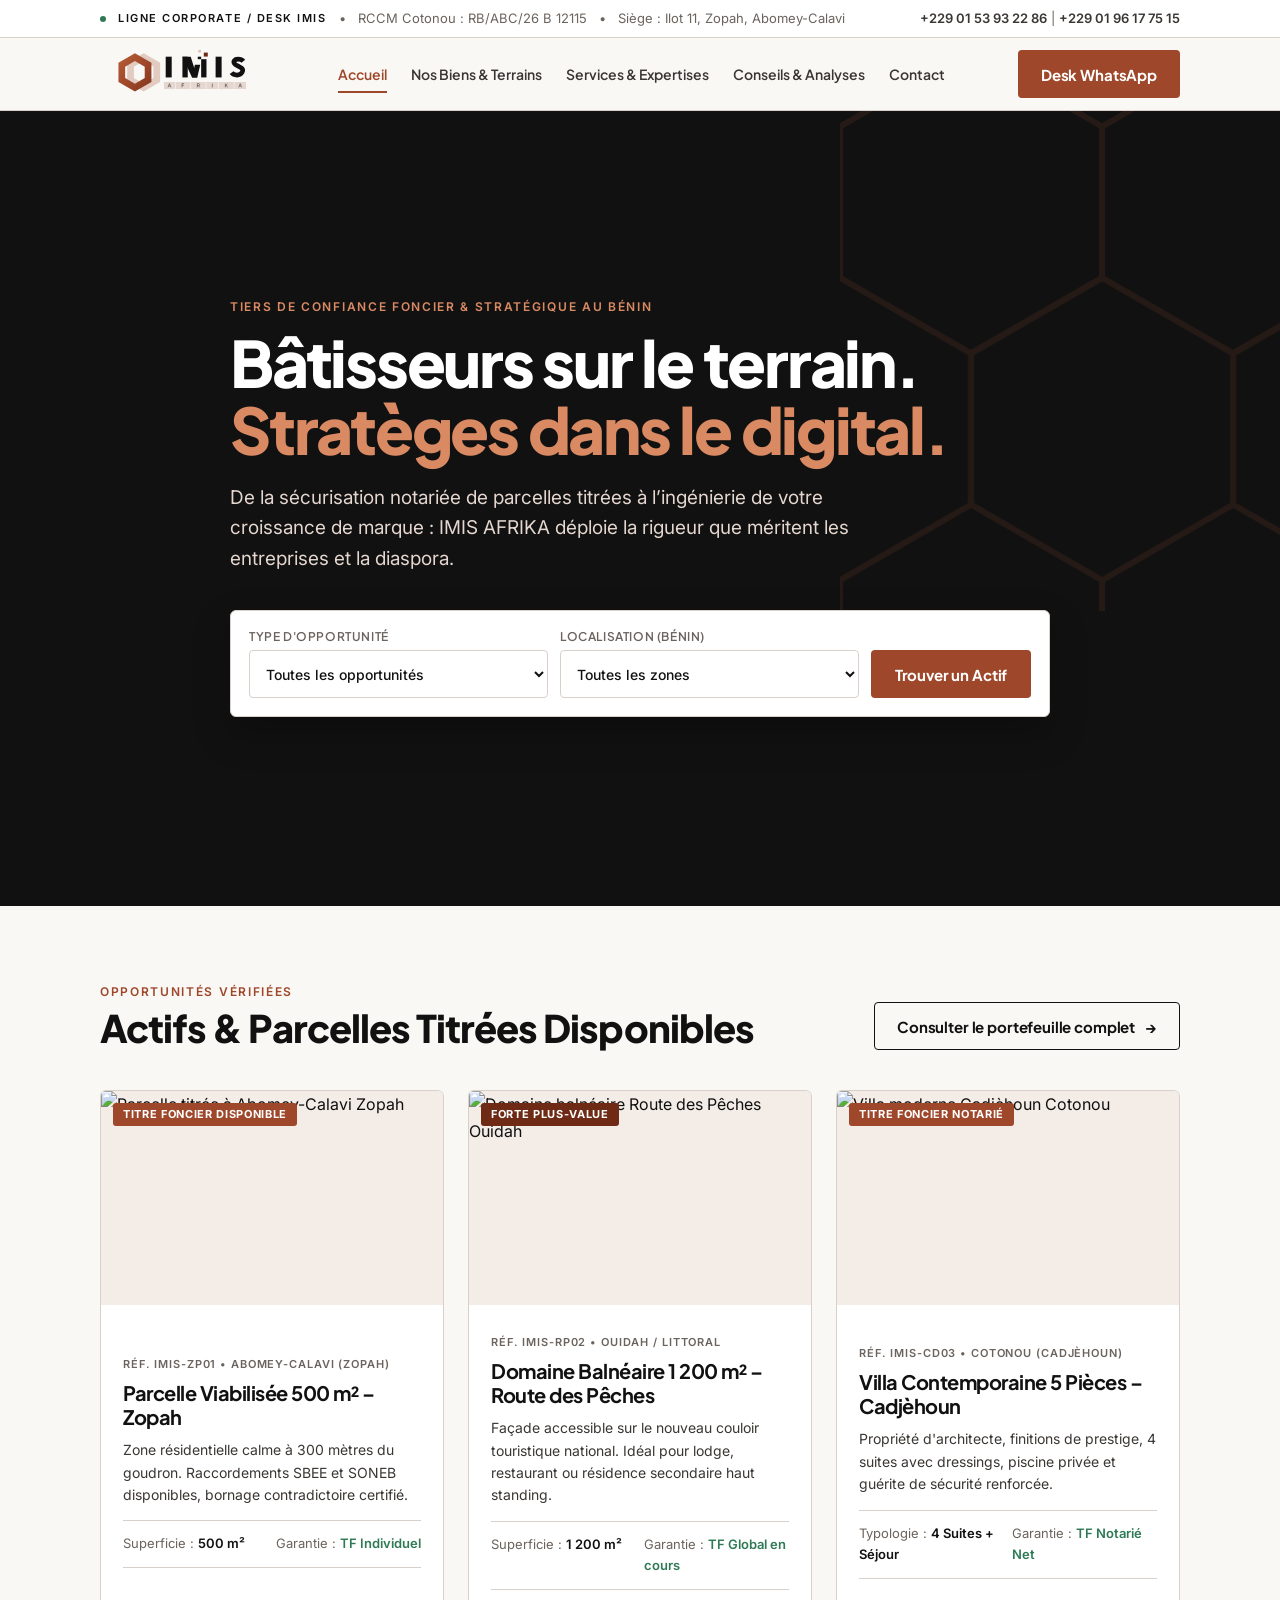
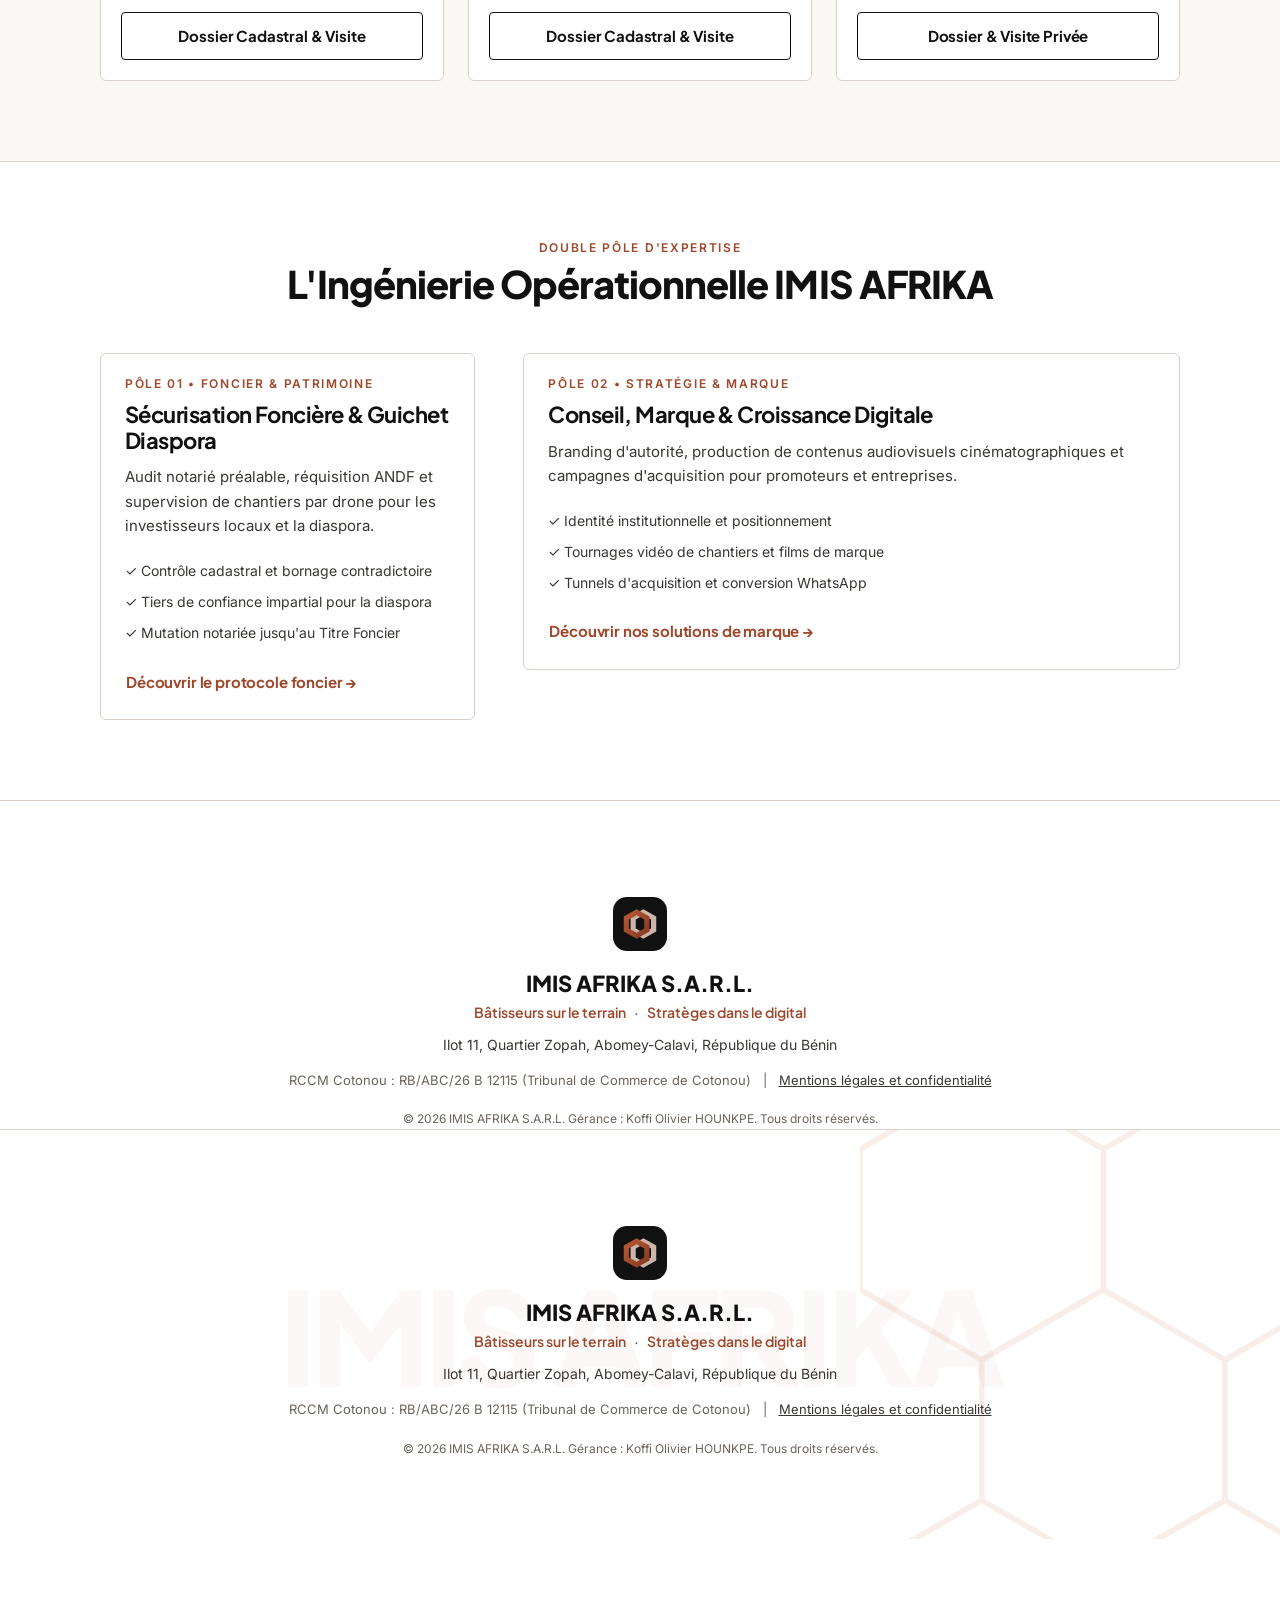
==== commit 94226f2a: "Update index.html" ====
--- a/index.html
+++ b/index.html
@@ -476,26 +476,51 @@
       </div>
 
     </div>
+
+  <!-- =========================================================================
+       LE FOOTER SIGNATURE OFFICIEL AVEC WATERMARK & TRAME HEXAGONALE
+       ========================================================================= -->
+  <footer class="signature-footer">
+    
+    <!-- 1. TRAME HEXAGONALE OFFICIELLE EN FILIGRANE D'ARRIÈRE-PLAN -->
+    <svg class="footer-hex-trame" viewBox="0 0 100 100" aria-hidden="true">
+      <rect width="100" height="100" fill="url(#hexgrid)"/>
+    </svg>
+
+    <!-- 2. TYPOGRAPHIE GÉANTE EN WATERMARK -->
+    <div class="footer-watermark" aria-hidden="true">IMIS AFRIKA</div>
+
+    <div class="container footer-wrap">
+      
+      <!-- Badge Symbole Officiel Reconstitué -->
+      <div class="footer-badge">
+        <svg viewBox="0 0 110 100" role="img" aria-label="Symbole IMIS AFRIKA"><use href="#logo-s"/></svg>
+      </div>
+
+      <div class="footer-company">IMIS AFRIKA S.A.R.L.</div>
+
+      <div class="footer-sig">
+        <span>Bâtisseurs sur le terrain</span>
+        <span class="dot">·</span>
+        <span>Stratèges dans le digital</span>
+      </div>
+
+      <div class="footer-loc">
+        Ilot 11, Quartier Zopah, Abomey-Calavi, République du Bénin
+      </div>
+
+      <div class="footer-legal">
+        <span>RCCM Cotonou : RB/ABC/26 B 12115 (Tribunal de Commerce de Cotonou)</span>
+        <span style="margin-inline:8px;">|</span>
+        <a href="contact.html#mentions-legales">Mentions légales et confidentialité</a>
+      </div>
+
+      <div class="footer-copy">
+        © 2026 IMIS AFRIKA S.A.R.L. Gérance : Koffi Olivier HOUNKPE. Tous droits réservés.
+      </div>
+
+    </div>
   </footer>
-
-  <!-- =========================================================================
-       PILL BAR FLOTTANTE BASSE (DESK D'AFFAIRES CONNECTÉ)
-       ========================================================================= -->
-  <div class="floating-pill">
-    <div class="pill-in">
-      <div>
-        <div class="pill-t">Sécurisation Foncière & Conseil</div>
-        <div class="pill-s">Desk d'Affaires Connecté • Réponse sous 24h</div>
-      </div>
-      <a href="https://wa.me/2290153932286?text=Bonjour%20la%20Direction%20IMIS%20AFRIKA,%20je%20souhaite%20un%20%C3%A9change%20direct." 
-         target="_blank" 
-         rel="noopener noreferrer" 
-         class="btn p" 
-         style="min-height:38px;padding:0 16px;font-size:13px;border-radius:9999px;">
-        Échanger en direct
-      </a>
-    </div>
-  </div>
 
   <script>
     function toggleMenu() {
--- a/css/style.css
+++ b/css/style.css
@@ -546,3 +546,14 @@
   pointer-events: none;
   z-index: 1;
 }
+/* TRAME HEXAGONALE DANS LE FOOTER */
+.footer-hex-trame {
+  position: absolute;
+  right: -100px;
+  bottom: -60px;
+  width: 520px;
+  height: 520px;
+  opacity: 0.10; /* Respecte la règle de 8 à 16 % */
+  pointer-events: none;
+  z-index: 0;
+}
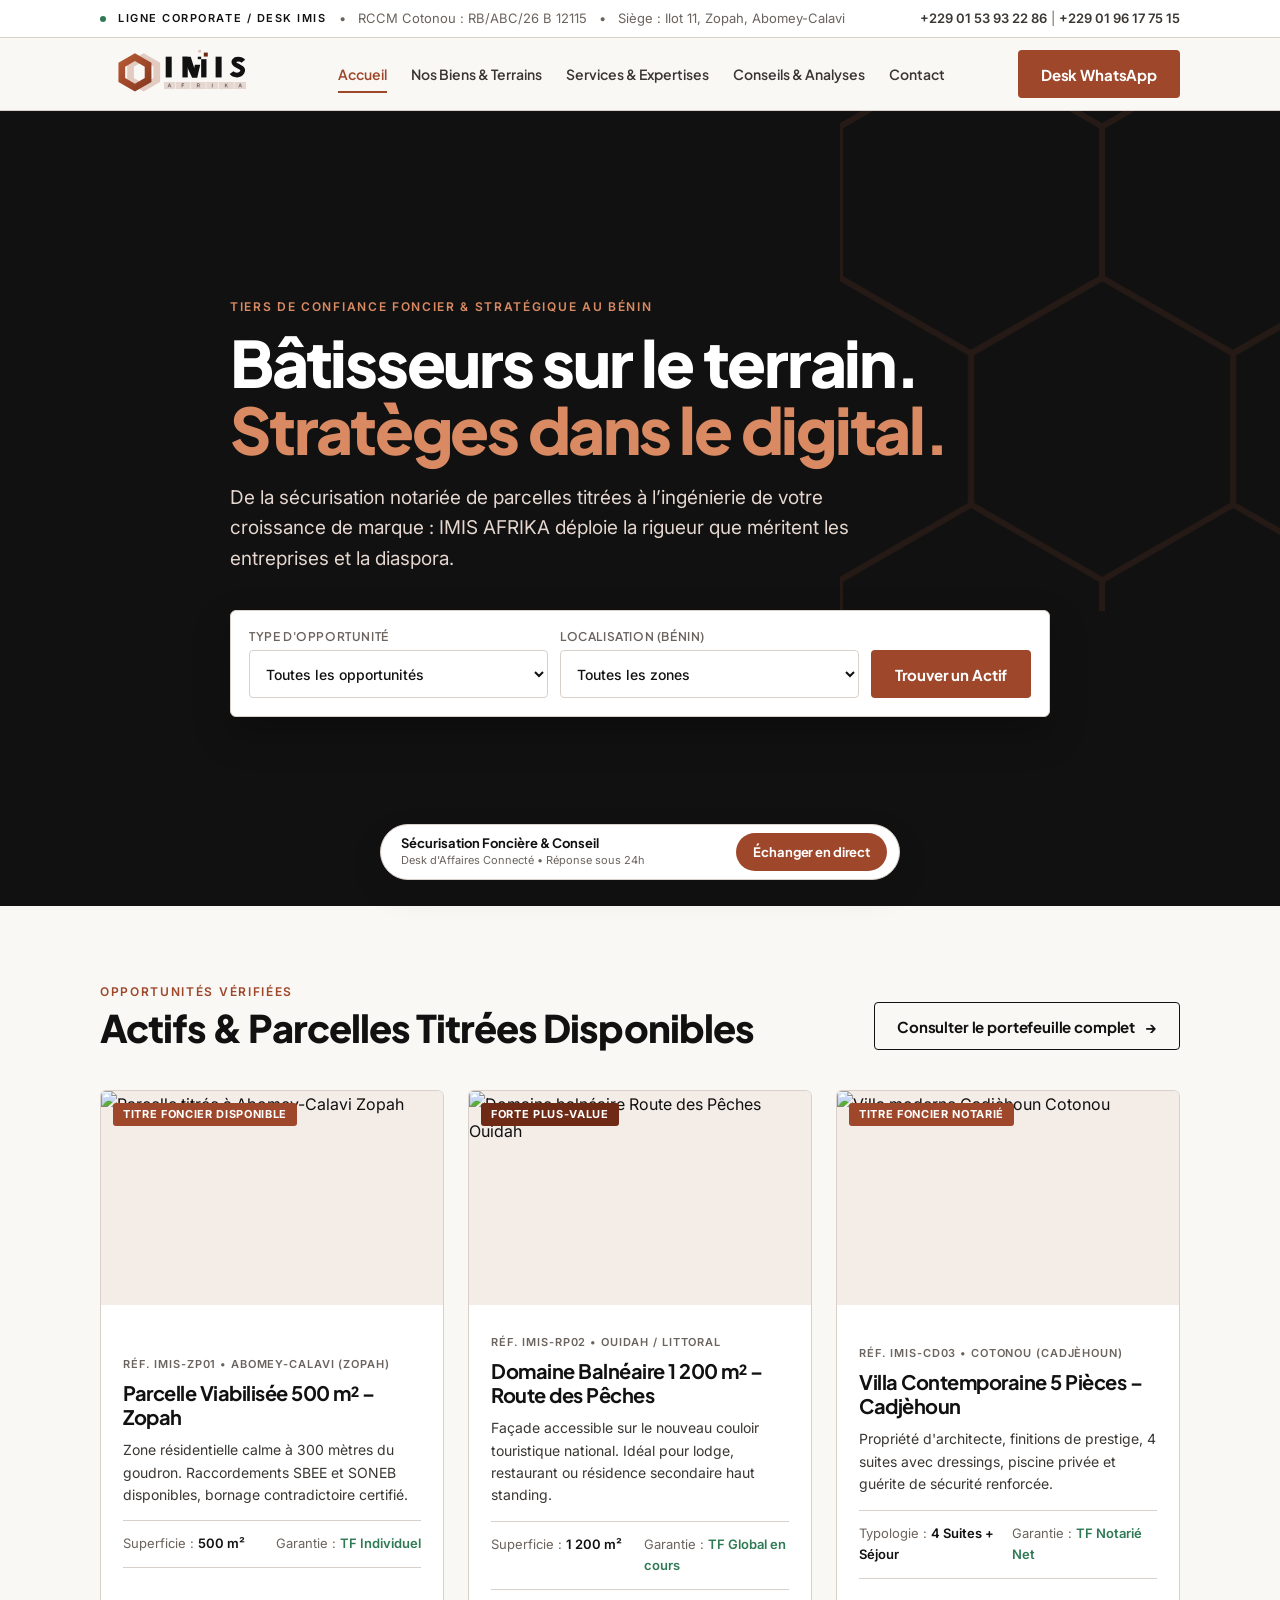
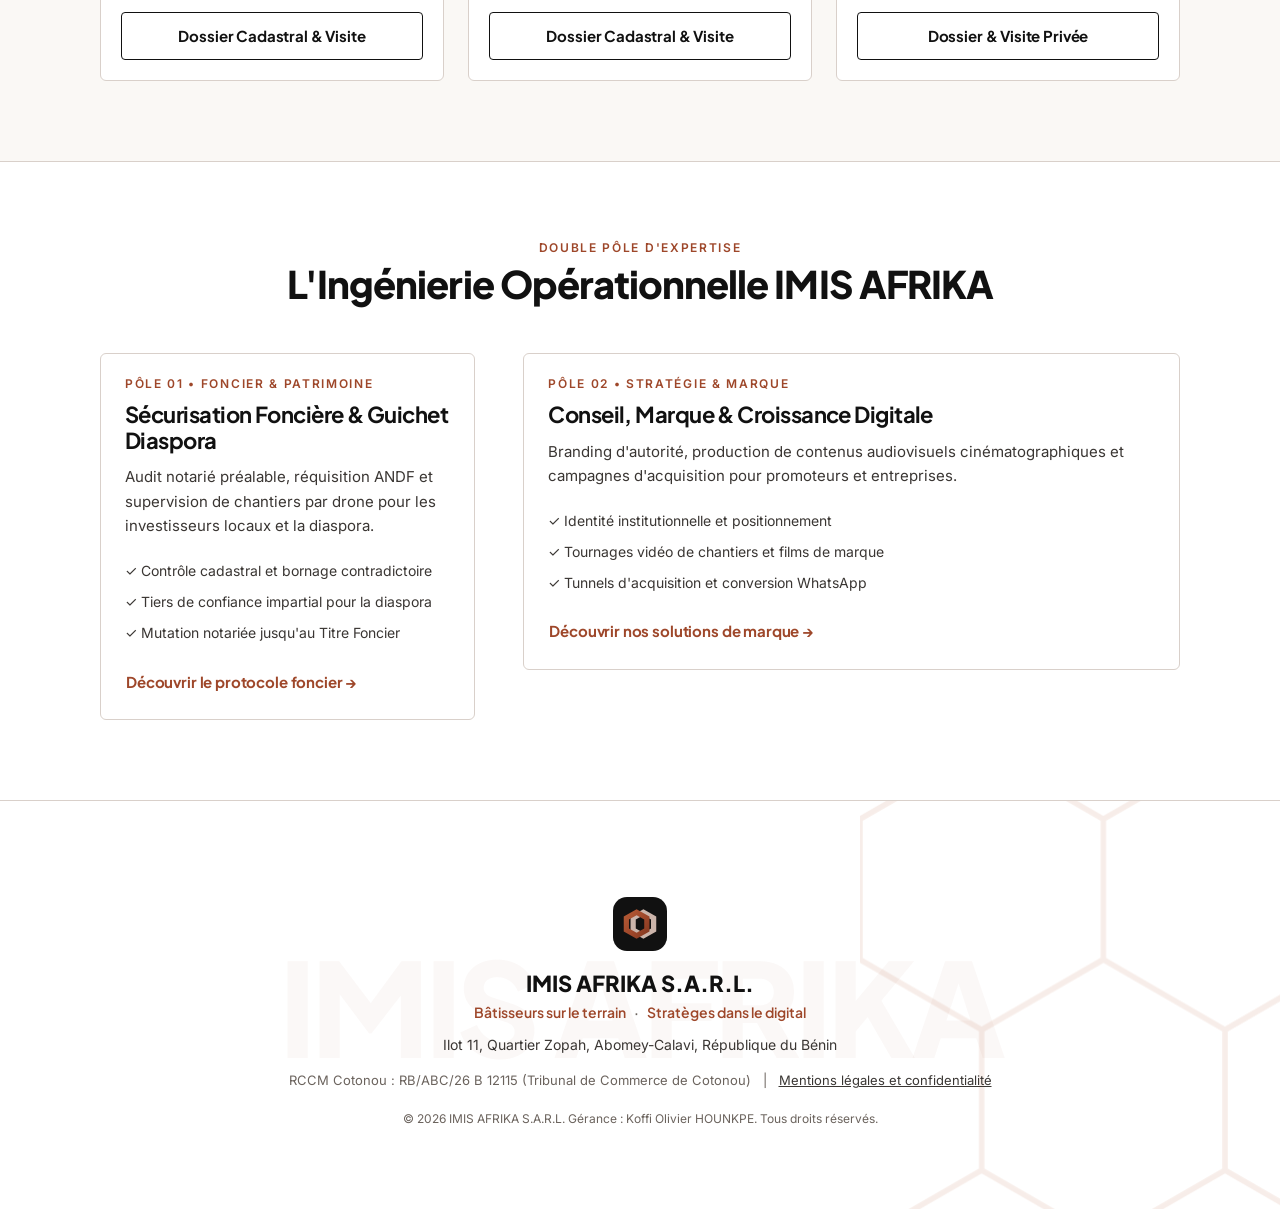
==== commit 969a4ad1: "Update index.html" ====
--- a/index.html
+++ b/index.html
@@ -5,11 +5,11 @@
   <meta name="viewport" content="width=device-width, initial-scale=1.0, viewport-fit=cover">
   
   <!-- =========================================================================
-       1. SEO D'AUTORITÉ & MÉTADONNÉES TECHNIQUES OFFICIELLES
+       1. TITRE, RÉFÉRENCEMENT SÉMANTIQUE & ENTITY SEO GOOGLE
        ========================================================================= -->
   <title>IMIS AFRIKA S.A.R.L. | Bâtisseurs Fonciers & Stratèges Digitaux au Bénin</title>
-  <meta name="description" content="Société béninoise de référence : sécurisation foncière certifiée (Titre Foncier ANDF), transactions d'actifs d'affaires et stratégie de marque. Siège : Zopah, Abomey-Calavi. RCCM Cotonou.">
-  <meta name="robots" content="index, follow, max-image-preview:large, max-snippet:-1">
+  <meta name="description" content="Société béninoise de référence : sécurisation foncière certifiée (Titre Foncier ANDF), transactions d'actifs d'affaires et stratégie de marque. Siège : Zopah, Abomey-Calavi. RCCM Cotonou : RB/ABC/26 B 12115.">
+  <meta name="robots" content="index, follow, max-image-preview:large, max-snippet:-1, max-video-preview:-1">
   <meta name="author" content="IMIS AFRIKA S.A.R.L.">
   <link rel="canonical" href="https://simplixtechgroup-cmyk.github.io/imisafrika/">
 
@@ -19,15 +19,31 @@
   <meta name="geo.position" content="6.4485;2.3557">
   <meta name="ICBM" content="6.4485, 2.3557">
 
-  <!-- OPEN GRAPH / PREVIEWS WHATSAPP & LINKEDIN -->
+  <!-- =========================================================================
+       2. FAVICON OFFICIEL VECTORIEL (S'AFFICHE IMMÉDIATEMENT DANS L'ONGLET)
+       ========================================================================= -->
+  <link rel="icon" type="image/svg+xml" href="data:image/svg+xml,%3Csvg xmlns='http://www.w3.org/2000/svg' viewBox='0 0 100 100'%3E%3Cpolygon points='50,5 90,27.5 90,72.5 50,95 10,72.5 10,27.5' fill='%239E472A'/%3E%3Cpolygon points='50,22 76,37 76,63 50,78 24,63 24,37' fill='%23FAF8F5'/%3E%3Cpolygon points='50,30 68,40 68,60 50,70 32,60 32,40' fill='%239E472A'/%3E%3C/svg%3E">
+
+  <!-- =========================================================================
+       3. MÉTA-TAGS DE PARTAGE SOCIAL (WHATSAPP, LINKEDIN, FACEBOOK, TWITTER/X)
+       ========================================================================= -->
   <meta property="og:type" content="website">
+  <meta property="og:locale" content="fr_BJ">
   <meta property="og:site_name" content="IMIS AFRIKA S.A.R.L.">
   <meta property="og:title" content="IMIS AFRIKA | Bâtisseurs sur le terrain. Stratèges dans le digital.">
-  <meta property="og:description" content="Sécurisation foncière notariée et stratégie de communication d'autorité. RCCM Cotonou : RB/ABC/26 B 12115.">
+  <meta property="og:description" content="L'alliance de la rigueur juridique foncière et de la stratégie de marque d'autorité au Bénin. RCCM Cotonou : RB/ABC/26 B 12115.">
   <meta property="og:url" content="https://simplixtechgroup-cmyk.github.io/imisafrika/">
   <meta property="og:image" content="https://images.unsplash.com/photo-1582407947304-fd86f028f716?auto=format&fit=crop&w=1200&h=630&q=85">
-
-  <!-- POLICES OFFICIELLES DE LA CHARTE (PLUS JAKARTA SANS & INTER) -->
+  <meta property="og:image:width" content="1200">
+  <meta property="og:image:height" content="630">
+  <meta property="og:image:alt" content="IMIS AFRIKA S.A.R.L. - Siège d'Abomey-Calavi et Foncier Sécurisé au Bénin">
+
+  <meta name="twitter:card" content="summary_large_image">
+  <meta name="twitter:title" content="IMIS AFRIKA | Bâtisseurs Fonciers & Stratèges Digitaux">
+  <meta name="twitter:description" content="Sécurisation foncière certifiée (Titre Foncier ANDF) et conseil stratégique de marque au Bénin.">
+  <meta name="twitter:image" content="https://images.unsplash.com/photo-1582407947304-fd86f028f716?auto=format&fit=crop&w=1200&h=630&q=85">
+
+  <!-- POLICES CRITIQUES DE LA CHARTE (PLUS JAKARTA SANS & INTER) -->
   <link rel="preconnect" href="https://fonts.googleapis.com">
   <link rel="preconnect" href="https://fonts.gstatic.com" crossorigin>
   <link href="https://fonts.googleapis.com/css2?family=Inter:wght@400;500;600;700&family=Plus+Jakarta+Sans:wght@600;700;800&display=swap" rel="stylesheet">
@@ -36,7 +52,7 @@
   <link rel="stylesheet" href="css/style.css">
 
   <!-- =========================================================================
-       2. GRAPH SCHEMA.ORG MULTI-ENTITÉS (LE CHUCHOTEMENT AUX ROBOTS GOOGLE)
+       4. GRAPH SCHEMA.ORG KNOWLEDGE GRAPH (CHUCHOTÉ AUX ALGORITHMES GOOGLE)
        ========================================================================= -->
   <script type="application/ld+json">
   {
@@ -239,12 +255,12 @@
        ========================================================================= -->
   <section class="hero-sec">
     
-    <!-- TRAME HEXAGONALE OFFICIELLE (FILIGRANE ORNEMENTAL ROGNÉ EN HAUT À DROITE) -->
+    <!-- TRAME HEXAGONALE OFFICIELLE EN FILIGRANE ORNEMENTAL ROGNÉ -->
     <svg class="hex-trame" viewBox="0 0 100 100" aria-hidden="true">
       <rect width="100" height="100" fill="url(#hexgrid)"/>
     </svg>
 
-    <!-- Vidéo de terrain & drone (Remplacez par assets/video/hero.mp4) -->
+    <!-- Vidéo de terrain & drone -->
     <video class="hero-video" autoplay muted loop playsinline preload="metadata" 
            poster="https://images.unsplash.com/photo-1500382017468-9049fed747ef?auto=format&fit=crop&w=1400&q=80">
       <source src="assets/video/hero.mp4" type="video/mp4">
@@ -320,7 +336,6 @@
         <!-- BIEN 1 : PARCELLE ZOPAH -->
         <article class="card">
           <div class="card-media">
-            <!-- Remplacez par assets/img/real-estate/parcelle-zopah.webp -->
             <img src="https://images.unsplash.com/photo-1500382017468-9049fed747ef?auto=format&fit=crop&w=800&q=80" alt="Parcelle titrée à Abomey-Calavi Zopah" loading="lazy">
             <span class="badge-tag">Titre Foncier Disponible</span>
           </div>
@@ -343,7 +358,6 @@
         <!-- BIEN 2 : DOMAINE ROUTE DES PÊCHES -->
         <article class="card">
           <div class="card-media">
-            <!-- Remplacez par assets/img/real-estate/route-des-peches.webp -->
             <img src="https://images.unsplash.com/photo-1507525428034-b723cf961d3e?auto=format&fit=crop&w=800&q=80" alt="Domaine balnéaire Route des Pêches Ouidah" loading="lazy">
             <span class="badge-tag" style="background:var(--ia-terre-profonde);">Forte Plus-Value</span>
           </div>
@@ -366,7 +380,6 @@
         <!-- BIEN 3 : VILLA COTONOU CADJÈHOUN -->
         <article class="card">
           <div class="card-media">
-            <!-- Remplacez par assets/img/real-estate/villa-cotonou.webp -->
             <img src="https://images.unsplash.com/photo-1600585154340-be6161a56a0c?auto=format&fit=crop&w=800&q=80" alt="Villa moderne Cadjèhoun Cotonou" loading="lazy">
             <span class="badge-tag">Titre Foncier Notarié</span>
           </div>
@@ -439,11 +452,16 @@
   </section>
 
   <!-- =========================================================================
-       LE FOOTER SIGNATURE OFFICIEL (WATERMARK CENTRÉ DE LA CHARTE)
+       LE FOOTER SIGNATURE UNIQUE (AVEC TRAME HEXAGONALE & WATERMARK)
        ========================================================================= -->
   <footer class="signature-footer">
     
-    <!-- Watermark géant officiel -->
+    <!-- 1. Trame Hexagonale Officielle en Filigrane d'Arrière-Plan -->
+    <svg class="footer-hex-trame" viewBox="0 0 100 100" aria-hidden="true">
+      <rect width="100" height="100" fill="url(#hexgrid)"/>
+    </svg>
+
+    <!-- 2. Typographie Géante en Watermark -->
     <div class="footer-watermark" aria-hidden="true">IMIS AFRIKA</div>
 
     <div class="container footer-wrap">
@@ -476,51 +494,26 @@
       </div>
 
     </div>
-
-  <!-- =========================================================================
-       LE FOOTER SIGNATURE OFFICIEL AVEC WATERMARK & TRAME HEXAGONALE
-       ========================================================================= -->
-  <footer class="signature-footer">
-    
-    <!-- 1. TRAME HEXAGONALE OFFICIELLE EN FILIGRANE D'ARRIÈRE-PLAN -->
-    <svg class="footer-hex-trame" viewBox="0 0 100 100" aria-hidden="true">
-      <rect width="100" height="100" fill="url(#hexgrid)"/>
-    </svg>
-
-    <!-- 2. TYPOGRAPHIE GÉANTE EN WATERMARK -->
-    <div class="footer-watermark" aria-hidden="true">IMIS AFRIKA</div>
-
-    <div class="container footer-wrap">
-      
-      <!-- Badge Symbole Officiel Reconstitué -->
-      <div class="footer-badge">
-        <svg viewBox="0 0 110 100" role="img" aria-label="Symbole IMIS AFRIKA"><use href="#logo-s"/></svg>
-      </div>
-
-      <div class="footer-company">IMIS AFRIKA S.A.R.L.</div>
-
-      <div class="footer-sig">
-        <span>Bâtisseurs sur le terrain</span>
-        <span class="dot">·</span>
-        <span>Stratèges dans le digital</span>
-      </div>
-
-      <div class="footer-loc">
-        Ilot 11, Quartier Zopah, Abomey-Calavi, République du Bénin
-      </div>
-
-      <div class="footer-legal">
-        <span>RCCM Cotonou : RB/ABC/26 B 12115 (Tribunal de Commerce de Cotonou)</span>
-        <span style="margin-inline:8px;">|</span>
-        <a href="contact.html#mentions-legales">Mentions légales et confidentialité</a>
-      </div>
-
-      <div class="footer-copy">
-        © 2026 IMIS AFRIKA S.A.R.L. Gérance : Koffi Olivier HOUNKPE. Tous droits réservés.
-      </div>
-
-    </div>
   </footer>
+
+  <!-- =========================================================================
+       PILL BAR FLOTTANTE BASSE (DESK D'AFFAIRES CONNECTÉ)
+       ========================================================================= -->
+  <div class="floating-pill">
+    <div class="pill-in">
+      <div>
+        <div class="pill-t">Sécurisation Foncière & Conseil</div>
+        <div class="pill-s">Desk d'Affaires Connecté • Réponse sous 24h</div>
+      </div>
+      <a href="https://wa.me/2290153932286?text=Bonjour%20la%20Direction%20IMIS%20AFRIKA,%20je%20souhaite%20un%20%C3%A9change%20direct." 
+         target="_blank" 
+         rel="noopener noreferrer" 
+         class="btn p" 
+         style="min-height:38px;padding:0 16px;font-size:13px;border-radius:9999px;">
+        Échanger en direct
+      </a>
+    </div>
+  </div>
 
   <script>
     function toggleMenu() {
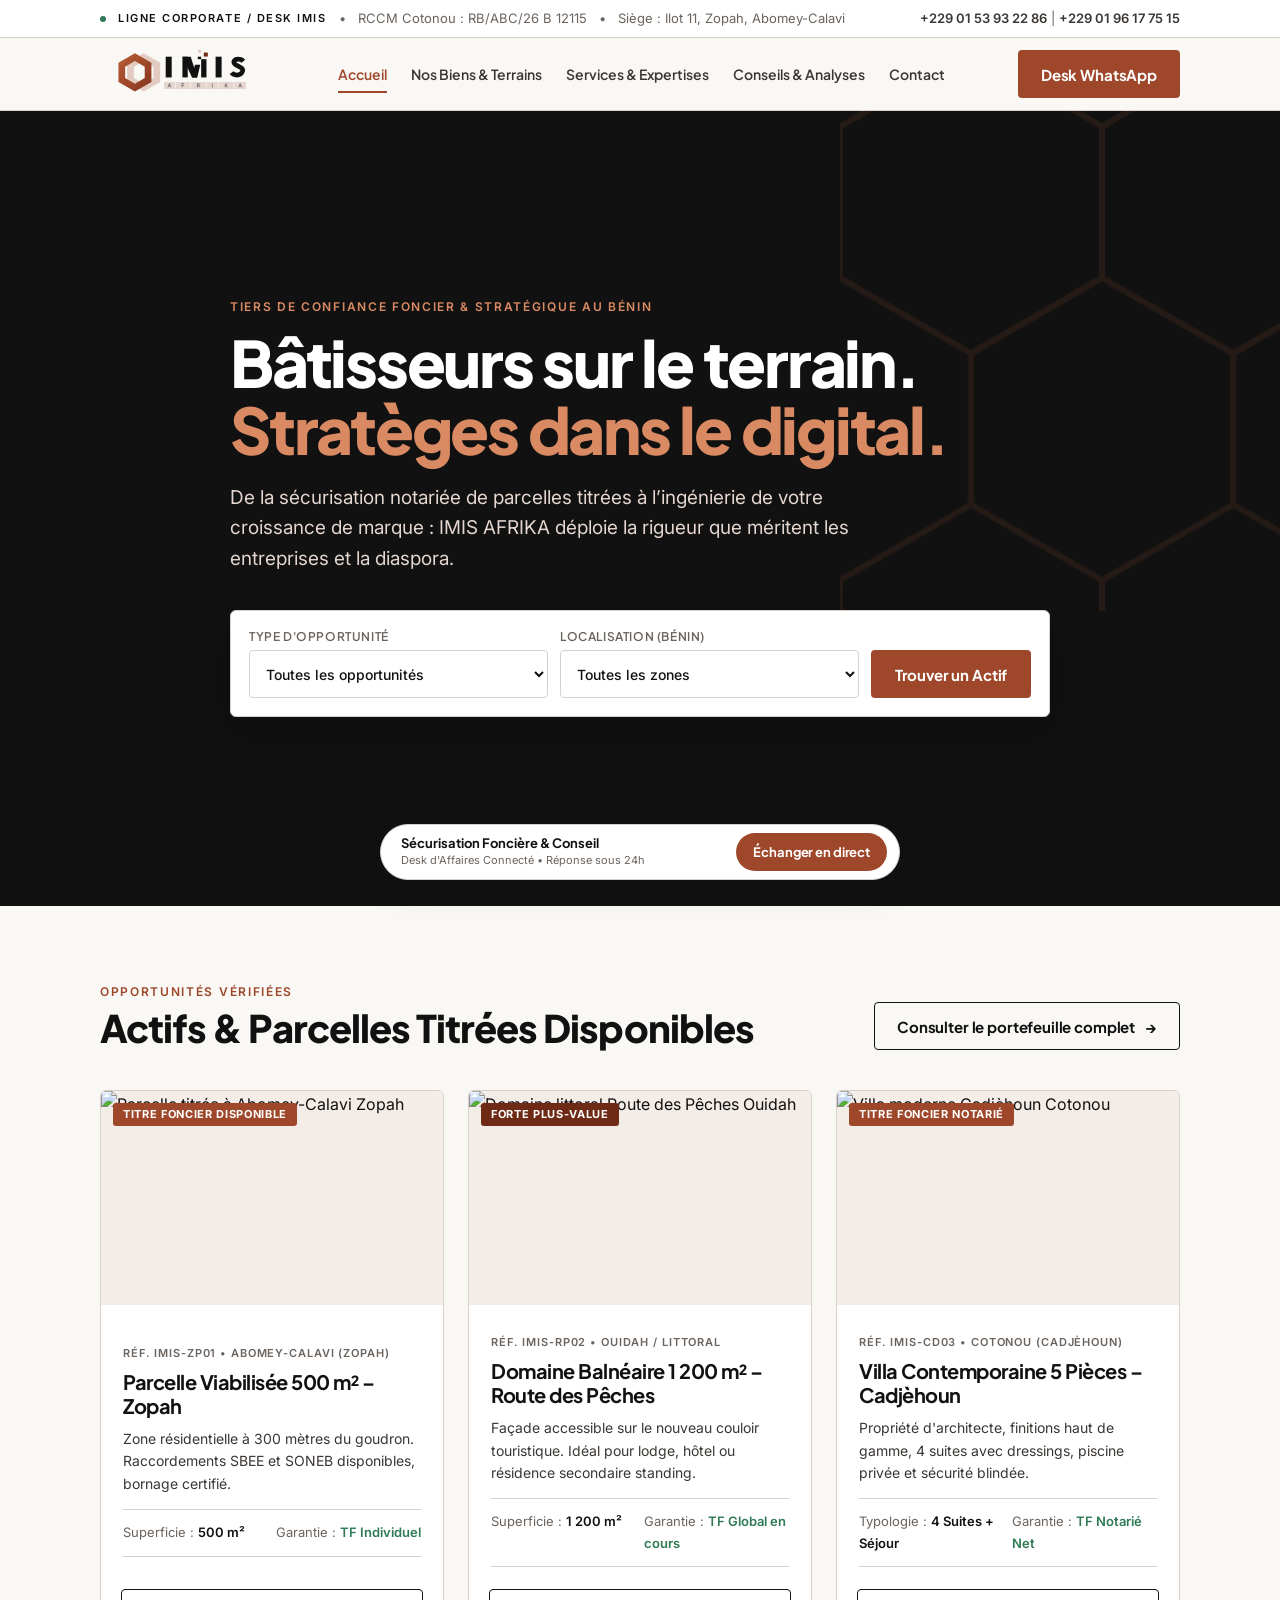
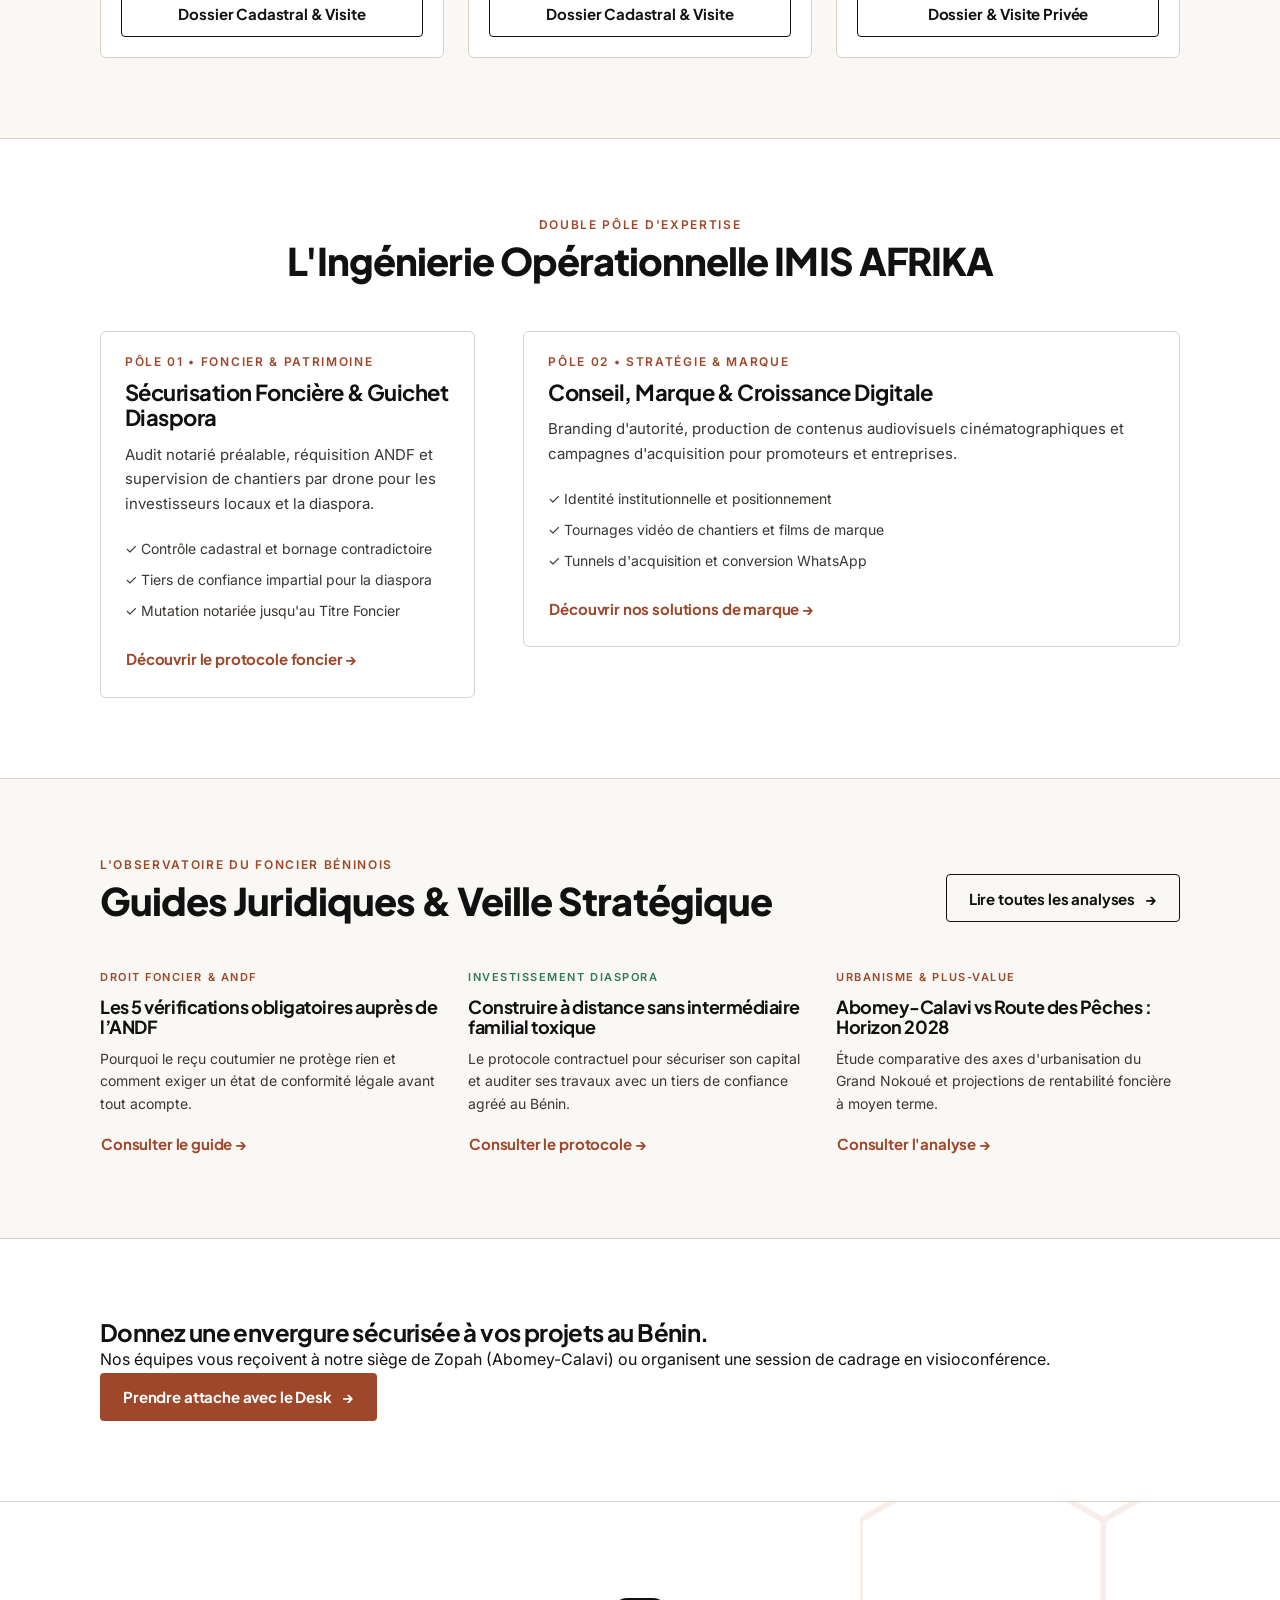
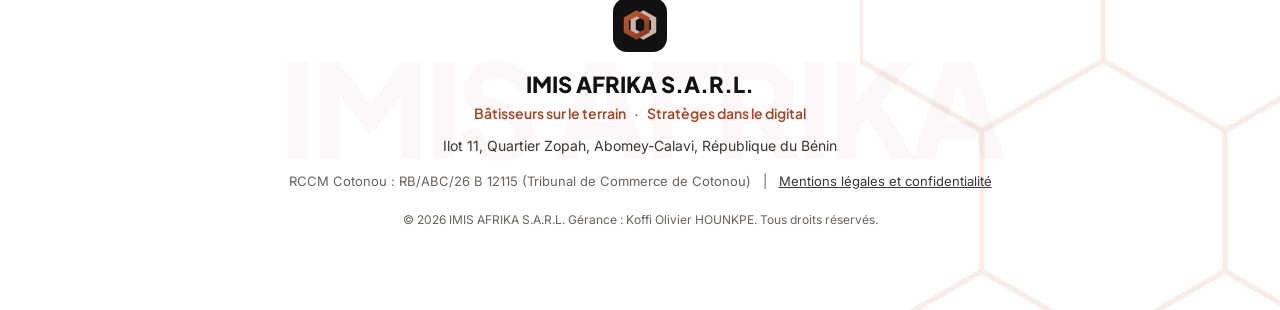
==== commit 4b70c89c: "Update index.html" ====
--- a/index.html
+++ b/index.html
@@ -4,56 +4,43 @@
   <meta charset="UTF-8">
   <meta name="viewport" content="width=device-width, initial-scale=1.0, viewport-fit=cover">
   
-  <!-- =========================================================================
-       1. TITRE, RÉFÉRENCEMENT SÉMANTIQUE & ENTITY SEO GOOGLE
-       ========================================================================= -->
+  <!-- SEO & ENTITY GRAPH -->
   <title>IMIS AFRIKA S.A.R.L. | Bâtisseurs Fonciers & Stratèges Digitaux au Bénin</title>
-  <meta name="description" content="Société béninoise de référence : sécurisation foncière certifiée (Titre Foncier ANDF), transactions d'actifs d'affaires et stratégie de marque. Siège : Zopah, Abomey-Calavi. RCCM Cotonou : RB/ABC/26 B 12115.">
-  <meta name="robots" content="index, follow, max-image-preview:large, max-snippet:-1, max-video-preview:-1">
+  <meta name="description" content="Société béninoise de référence : sécurisation foncière certifiée (Titre Foncier ANDF), transactions d'actifs et stratégie de marque. Siège : Zopah, Abomey-Calavi. RCCM Cotonou.">
+  <meta name="robots" content="index, follow, max-image-preview:large, max-snippet:-1">
   <meta name="author" content="IMIS AFRIKA S.A.R.L.">
   <link rel="canonical" href="https://simplixtechgroup-cmyk.github.io/imisafrika/">
 
-  <!-- GÉOLOCALISATION SÉMANTIQUE OFFICIELLE -->
   <meta name="geo.region" content="BJ-AQ">
   <meta name="geo.placename" content="Abomey-Calavi, Quartier Zopah">
   <meta name="geo.position" content="6.4485;2.3557">
   <meta name="ICBM" content="6.4485, 2.3557">
 
-  <!-- =========================================================================
-       2. FAVICON OFFICIEL VECTORIEL (S'AFFICHE IMMÉDIATEMENT DANS L'ONGLET)
-       ========================================================================= -->
+  <!-- FAVICON VECTORIEL OFFICIEL -->
   <link rel="icon" type="image/svg+xml" href="data:image/svg+xml,%3Csvg xmlns='http://www.w3.org/2000/svg' viewBox='0 0 100 100'%3E%3Cpolygon points='50,5 90,27.5 90,72.5 50,95 10,72.5 10,27.5' fill='%239E472A'/%3E%3Cpolygon points='50,22 76,37 76,63 50,78 24,63 24,37' fill='%23FAF8F5'/%3E%3Cpolygon points='50,30 68,40 68,60 50,70 32,60 32,40' fill='%239E472A'/%3E%3C/svg%3E">
 
-  <!-- =========================================================================
-       3. MÉTA-TAGS DE PARTAGE SOCIAL (WHATSAPP, LINKEDIN, FACEBOOK, TWITTER/X)
-       ========================================================================= -->
+  <!-- PARTAGE SOCIAL (WHATSAPP, LINKEDIN, X) -->
   <meta property="og:type" content="website">
   <meta property="og:locale" content="fr_BJ">
   <meta property="og:site_name" content="IMIS AFRIKA S.A.R.L.">
   <meta property="og:title" content="IMIS AFRIKA | Bâtisseurs sur le terrain. Stratèges dans le digital.">
-  <meta property="og:description" content="L'alliance de la rigueur juridique foncière et de la stratégie de marque d'autorité au Bénin. RCCM Cotonou : RB/ABC/26 B 12115.">
+  <meta property="og:description" content="Sécurisation foncière notariée et stratégie de marque d'autorité. RCCM Cotonou : RB/ABC/26 B 12115.">
   <meta property="og:url" content="https://simplixtechgroup-cmyk.github.io/imisafrika/">
   <meta property="og:image" content="https://images.unsplash.com/photo-1582407947304-fd86f028f716?auto=format&fit=crop&w=1200&h=630&q=85">
-  <meta property="og:image:width" content="1200">
-  <meta property="og:image:height" content="630">
-  <meta property="og:image:alt" content="IMIS AFRIKA S.A.R.L. - Siège d'Abomey-Calavi et Foncier Sécurisé au Bénin">
 
   <meta name="twitter:card" content="summary_large_image">
   <meta name="twitter:title" content="IMIS AFRIKA | Bâtisseurs Fonciers & Stratèges Digitaux">
-  <meta name="twitter:description" content="Sécurisation foncière certifiée (Titre Foncier ANDF) et conseil stratégique de marque au Bénin.">
+  <meta name="twitter:description" content="Sécurisation foncière certifiée ANDF et conseil stratégique de marque au Bénin.">
   <meta name="twitter:image" content="https://images.unsplash.com/photo-1582407947304-fd86f028f716?auto=format&fit=crop&w=1200&h=630&q=85">
 
-  <!-- POLICES CRITIQUES DE LA CHARTE (PLUS JAKARTA SANS & INTER) -->
+  <!-- POLICES CRITIQUES -->
   <link rel="preconnect" href="https://fonts.googleapis.com">
   <link rel="preconnect" href="https://fonts.gstatic.com" crossorigin>
   <link href="https://fonts.googleapis.com/css2?family=Inter:wght@400;500;600;700&family=Plus+Jakarta+Sans:wght@600;700;800&display=swap" rel="stylesheet">
 
-  <!-- FEUILLE DE STYLE EXTERNE DÉCOUPLÉE -->
   <link rel="stylesheet" href="css/style.css">
 
-  <!-- =========================================================================
-       4. GRAPH SCHEMA.ORG KNOWLEDGE GRAPH (CHUCHOTÉ AUX ALGORITHMES GOOGLE)
-       ========================================================================= -->
+  <!-- SCHEMA.ORG GRAPH -->
   <script type="application/ld+json">
   {
     "@context": "https://schema.org",
@@ -66,7 +53,7 @@
         "url": "https://simplixtechgroup-cmyk.github.io/imisafrika/",
         "logo": "https://simplixtechgroup-cmyk.github.io/imisafrika/assets/img/logo/imis-afrika.svg",
         "taxID": "RB/ABC/26 B 12115",
-        "description": "Société béninoise de référence combinant investissement immobilier sécurisé et agence de conseil stratégique en communication et marketing digital.",
+        "description": "Société de référence en sécurisation foncière, gestion immobilière et conseil en communication au Bénin.",
         "address": {
           "@type": "PostalAddress",
           "streetAddress": "Ilot 11, Quartier Zopah",
@@ -91,7 +78,6 @@
         "@id": "https://simplixtechgroup-cmyk.github.io/imisafrika/#realestate",
         "name": "IMIS AFRIKA Immobilier & Foncier",
         "parentOrganization": { "@id": "https://simplixtechgroup-cmyk.github.io/imisafrika/#organization" },
-        "description": "Sécurisation foncière certifiée ANDF, transactions d'actifs et accompagnement de la diaspora au Bénin.",
         "areaServed": "Bénin"
       },
       {
@@ -99,7 +85,6 @@
         "@id": "https://simplixtechgroup-cmyk.github.io/imisafrika/#marketing",
         "name": "IMIS AFRIKA Communication & Stratégie",
         "parentOrganization": { "@id": "https://simplixtechgroup-cmyk.github.io/imisafrika/#organization" },
-        "description": "Branding d'autorité, production de contenus vidéo 4K et marketing de croissance pour entreprises d'envergure.",
         "areaServed": ["Bénin", "Afrique de l'Ouest"]
       }
     ]
@@ -109,35 +94,28 @@
 
 <body>
 
-  <!-- =========================================================================
-       SPRITE SVG OFFICIEL DU LOGO & DE LA TRAME (EXTRAIT DE LA CHARTE v1.1)
-       ========================================================================= -->
+  <!-- SPRITE SVG OFFICIEL (CHARTE v1.1) -->
   <svg width="0" height="0" style="position:absolute" aria-hidden="true" focusable="false">
     <defs>
-      <!-- Dégradés officiels de terre cuite -->
       <linearGradient id="gTerra" x1="0" y1="0" x2="1" y2="1">
         <stop offset="0" stop-color="#B85D36"/>
         <stop offset=".55" stop-color="#9E472A"/>
         <stop offset="1" stop-color="#7F361E"/>
       </linearGradient>
-      <linearGradient id="gTerraL" x1="0" y1="0" x2="1" y2="1">
-        <stop offset="0" stop-color="#CC7248"/>
-        <stop offset="1" stop-color="#A9502F"/>
-      </linearGradient>
-
-      <!-- TRAME HEXAGONALE OFFICIELLE (CHAPITRE 05) -->
+
+      <!-- TRAME HEXAGONALE OFFICIELLE -->
       <pattern id="hexgrid" width="52" height="90" patternUnits="userSpaceOnUse" patternTransform="scale(.9)">
         <path d="M26 0 52 15v30L26 60 0 45V15zM52 45 78 60v30L52 105 26 90V60zM0 45-26 60v30L0 105l26-15V60z" fill="none" stroke="#B85D36" stroke-width="1.2"/>
         <path d="M26 60 52 45" fill="none" stroke="#B85D36" stroke-width="1.2"/>
       </pattern>
 
-      <!-- Symbole des deux hexagones imbriqués -->
+      <!-- SYMBOLE DES 2 HEXAGONES -->
       <g id="g-sym">
         <path d="M64 4 L105.57 28 L105.57 76 L64 100 L22.43 76 L22.43 28Z M64 23.5 L88.68 37.75 L88.68 66.25 L64 80.5 L39.32 66.25 L39.32 37.75Z" fill-rule="evenodd" style="fill:#DFC6BB;fill-opacity:0.9"/>
         <path d="M42 4 L83.57 28 L83.57 76 L42 100 L0.43 76 L0.43 28Z M42 23.5 L66.68 37.75 L66.68 66.25 L42 80.5 L17.32 66.25 L17.32 37.75Z" fill-rule="evenodd" style="fill:url(#gTerra)"/>
       </g>
 
-      <!-- Mot-symbole IMIS et tuiles AFRIKA -->
+      <!-- MOT-SYMBOLE IMIS AFRIKA -->
       <g id="g-word">
         <rect x="0" y="0" width="17.4" height="60" style="fill:#111111"/>
         <g transform="translate(48.4, 0)" style="fill:#111111">
@@ -175,9 +153,7 @@
     </defs>
   </svg>
 
-  <!-- =========================================================================
-       BANDEAU DE RÉASSURANCE SUPÉRIEUR (TRIBUNAL & RCCM)
-       ========================================================================= -->
+  <!-- BANDEAU HAUT (RCCM & CONTACT) -->
   <aside class="top-bar">
     <div class="container top-bar-in">
       <div class="top-bar-left">
@@ -196,18 +172,13 @@
     </div>
   </aside>
 
-  <!-- =========================================================================
-       NAVIGATION PRINCIPALE
-       ========================================================================= -->
+  <!-- NAVIGATION PRINCIPALE -->
   <header class="navbar">
     <div class="container nav-in">
-      
-      <!-- Logo Officiel Reconstitué -->
       <a href="index.html" aria-label="IMIS AFRIKA S.A.R.L.">
         <svg style="width:165px;height:44px;" role="img"><use href="#logo-h"/></svg>
       </a>
 
-      <!-- Menu Liens -->
       <nav aria-label="Navigation principale">
         <ul class="nav-menu">
           <li><a href="index.html" class="nav-link active">Accueil</a></li>
@@ -218,7 +189,6 @@
         </ul>
       </nav>
 
-      <!-- CTA WhatsApp Desk Direct -->
       <div style="display:flex;align-items:center;gap:12px;">
         <a href="https://wa.me/2290153932286?text=Bonjour%20la%20Direction%20IMIS%20AFRIKA,%20je%20souhaite%20un%20renseignement%20sur%20vos%20opportunit%C3%A9s." 
            target="_blank" 
@@ -227,18 +197,16 @@
           <span>Desk WhatsApp</span>
         </a>
 
-        <!-- Burger Mobile -->
         <button class="burger-btn" aria-label="Menu Mobile" onclick="toggleMenu()">
           <span class="burger-bar"></span>
           <span class="burger-bar"></span>
           <span class="burger-bar"></span>
         </button>
       </div>
-
     </div>
   </header>
 
-  <!-- DRAWER MOBILE FLUIDE -->
+  <!-- DRAWER MOBILE -->
   <div class="mobile-drawer" id="mobile-drawer">
     <a href="index.html" class="nav-link active">Accueil</a>
     <a href="biens-terrains.html" class="nav-link">Nos Biens & Terrains</a>
@@ -250,17 +218,12 @@
     </a>
   </div>
 
-  <!-- =========================================================================
-       HERO HYBRIDE : VIDÉO DE TERRAIN, SIGNAL & TRAME HEXAGONALE
-       ========================================================================= -->
+  <!-- HERO HYBRIDE AVEC TRAME ROGNÉE -->
   <section class="hero-sec">
-    
-    <!-- TRAME HEXAGONALE OFFICIELLE EN FILIGRANE ORNEMENTAL ROGNÉ -->
     <svg class="hex-trame" viewBox="0 0 100 100" aria-hidden="true">
       <rect width="100" height="100" fill="url(#hexgrid)"/>
     </svg>
 
-    <!-- Vidéo de terrain & drone -->
     <video class="hero-video" autoplay muted loop playsinline preload="metadata" 
            poster="https://images.unsplash.com/photo-1500382017468-9049fed747ef?auto=format&fit=crop&w=1400&q=80">
       <source src="assets/video/hero.mp4" type="video/mp4">
@@ -279,10 +242,8 @@
         De la sécurisation notariée de parcelles titrées à l’ingénierie de votre croissance de marque : IMIS AFRIKA déploie la rigueur que méritent les entreprises et la diaspora.
       </p>
 
-      <!-- Moteur de Recherche Rapide -->
       <div class="search-box">
         <form action="biens-terrains.html" method="GET" class="search-grid">
-          
           <div class="fld">
             <label for="type">Type d'opportunité</label>
             <select id="type" name="type">
@@ -307,19 +268,16 @@
           <button type="submit" class="btn p" style="width:100%;height:48px;">
             <span>Trouver un Actif</span>
           </button>
-
         </form>
       </div>
-
     </div>
   </section>
 
   <!-- =========================================================================
-       SÉLECTION D'ACTIFS & PARCELLES TITRÉES EN VEDETTE
+       PASSERELLE 1 : BIENS & TERRAINS EN VEDETTE
        ========================================================================= -->
   <section class="section-py">
     <div class="container">
-      
       <div style="display:flex;justify-content:space-between;align-items:flex-end;margin-bottom:40px;flex-wrap:wrap;gap:20px;">
         <div>
           <div class="lbl" style="margin-bottom:8px;">Opportunités Vérifiées</div>
@@ -332,8 +290,6 @@
       </div>
 
       <div class="grid-3">
-        
-        <!-- BIEN 1 : PARCELLE ZOPAH -->
         <article class="card">
           <div class="card-media">
             <img src="https://images.unsplash.com/photo-1500382017468-9049fed747ef?auto=format&fit=crop&w=800&q=80" alt="Parcelle titrée à Abomey-Calavi Zopah" loading="lazy">
@@ -342,42 +298,40 @@
           <div class="card-body">
             <span class="card-ref">Réf. IMIS-ZP01 • Abomey-Calavi (Zopah)</span>
             <h3 class="card-h">Parcelle Viabilisée 500 m² – Zopah</h3>
-            <p class="card-desc">Zone résidentielle calme à 300 mètres du goudron. Raccordements SBEE et SONEB disponibles, bornage contradictoire certifié.</p>
+            <p class="card-desc">Zone résidentielle à 300 mètres du goudron. Raccordements SBEE et SONEB disponibles, bornage certifié.</p>
             <div class="card-specs">
               <div>Superficie : <b>500 m²</b></div>
               <div>Garantie : <b style="color:var(--ia-succes);">TF Individuel</b></div>
             </div>
           </div>
           <div class="card-foot">
-            <a href="https://wa.me/2290153932286?text=Bonjour,%20je%20souhaite%20le%20dossier%20de%20la%20Parcelle%20Zopah%20500m2%20(R%C3%A9f.%20IMIS-ZP01)." target="_blank" class="btn s" style="width:100%;">
+            <a href="https://wa.me/2290153932286?text=Bonjour,%20je%20souhaite%20le%20dossier%20de%20la%20Parcelle%20Zopah%20500m2." target="_blank" class="btn s" style="width:100%;">
               <span>Dossier Cadastral & Visite</span>
             </a>
           </div>
         </article>
 
-        <!-- BIEN 2 : DOMAINE ROUTE DES PÊCHES -->
         <article class="card">
           <div class="card-media">
-            <img src="https://images.unsplash.com/photo-1507525428034-b723cf961d3e?auto=format&fit=crop&w=800&q=80" alt="Domaine balnéaire Route des Pêches Ouidah" loading="lazy">
+            <img src="https://images.unsplash.com/photo-1507525428034-b723cf961d3e?auto=format&fit=crop&w=800&q=80" alt="Domaine littoral Route des Pêches Ouidah" loading="lazy">
             <span class="badge-tag" style="background:var(--ia-terre-profonde);">Forte Plus-Value</span>
           </div>
           <div class="card-body">
             <span class="card-ref">Réf. IMIS-RP02 • Ouidah / Littoral</span>
             <h3 class="card-h">Domaine Balnéaire 1 200 m² – Route des Pêches</h3>
-            <p class="card-desc">Façade accessible sur le nouveau couloir touristique national. Idéal pour lodge, restaurant ou résidence secondaire haut standing.</p>
+            <p class="card-desc">Façade accessible sur le nouveau couloir touristique. Idéal pour lodge, hôtel ou résidence secondaire standing.</p>
             <div class="card-specs">
               <div>Superficie : <b>1 200 m²</b></div>
               <div>Garantie : <b style="color:var(--ia-succes);">TF Global en cours</b></div>
             </div>
           </div>
           <div class="card-foot">
-            <a href="https://wa.me/2290153932286?text=Bonjour,%20je%20souhaite%20le%20dossier%20du%20Domaine%20Route%20des%20P%C3%AAches%20(R%C3%A9f.%20IMIS-RP02)." target="_blank" class="btn s" style="width:100%;">
+            <a href="https://wa.me/2290153932286?text=Bonjour,%20je%20souhaite%20le%20dossier%20du%20Domaine%20Route%20des%20P%C3%AAches." target="_blank" class="btn s" style="width:100%;">
               <span>Dossier Cadastral & Visite</span>
             </a>
           </div>
         </article>
 
-        <!-- BIEN 3 : VILLA COTONOU CADJÈHOUN -->
         <article class="card">
           <div class="card-media">
             <img src="https://images.unsplash.com/photo-1600585154340-be6161a56a0c?auto=format&fit=crop&w=800&q=80" alt="Villa moderne Cadjèhoun Cotonou" loading="lazy">
@@ -386,37 +340,33 @@
           <div class="card-body">
             <span class="card-ref">Réf. IMIS-CD03 • Cotonou (Cadjèhoun)</span>
             <h3 class="card-h">Villa Contemporaine 5 Pièces – Cadjèhoun</h3>
-            <p class="card-desc">Propriété d'architecte, finitions de prestige, 4 suites avec dressings, piscine privée et guérite de sécurité renforcée.</p>
+            <p class="card-desc">Propriété d'architecte, finitions haut de gamme, 4 suites avec dressings, piscine privée et sécurité blindée.</p>
             <div class="card-specs">
               <div>Typologie : <b>4 Suites + Séjour</b></div>
               <div>Garantie : <b style="color:var(--ia-succes);">TF Notarié Net</b></div>
             </div>
           </div>
           <div class="card-foot">
-            <a href="https://wa.me/2290153932286?text=Bonjour,%20je%20souhaite%20visiter%20la%20Villa%20Cadj%C3%A8houn%20(R%C3%A9f.%20IMIS-CD03)." target="_blank" class="btn s" style="width:100%;">
+            <a href="https://wa.me/2290153932286?text=Bonjour,%20je%20souhaite%20visiter%20la%20Villa%20Cadj%C3%A8houn." target="_blank" class="btn s" style="width:100%;">
               <span>Dossier & Visite Privée</span>
             </a>
           </div>
         </article>
-
       </div>
     </div>
   </section>
 
   <!-- =========================================================================
-       DEUX PÔLES D'EXCELLENCE : IMMOBILIER & COMMUNICATION
+       PASSERELLE 2 : SERVICES & INGÉNIERIE OPÉRATIONNELLE
        ========================================================================= -->
   <section class="section-py border-t" style="background:var(--surface);">
     <div class="container">
-      
       <div style="text-align:center;max-width:720px;margin:0 auto 48px;">
         <div class="lbl" style="margin-bottom:8px;">Double Pôle d'Expertise</div>
         <h2 style="font-size:clamp(26px, 3.5vw, 38px);font-weight:800;">L'Ingénierie Opérationnelle IMIS AFRIKA</h2>
       </div>
 
       <div class="split-layout">
-        
-        <!-- PÔLE 1 : IMMOBILIER -->
         <div class="panel">
           <div class="lbl" style="margin-bottom:12px;">Pôle 01 • Foncier & Patrimoine</div>
           <h3 style="font-size:22px;margin-bottom:12px;">Sécurisation Foncière & Guichet Diaspora</h3>
@@ -431,7 +381,6 @@
           <a href="services.html#foncier" class="btn t">Découvrir le protocole foncier →</a>
         </div>
 
-        <!-- PÔLE 2 : COMMUNICATION -->
         <div class="panel">
           <div class="lbl" style="margin-bottom:12px;">Pôle 02 • Stratégie & Marque</div>
           <h3 style="font-size:22px;margin-bottom:12px;">Conseil, Marque & Croissance Digitale</h3>
@@ -445,28 +394,94 @@
           </ul>
           <a href="services.html#communication" class="btn t">Découvrir nos solutions de marque →</a>
         </div>
-
-      </div>
-
+      </div>
     </div>
   </section>
 
   <!-- =========================================================================
-       LE FOOTER SIGNATURE UNIQUE (AVEC TRAME HEXAGONALE & WATERMARK)
+       PASSERELLE 3 : CONSEILS & ANALYSES (L'OBSERVATOIRE FONCIER)
+       ========================================================================= -->
+  <section class="section-py border-t">
+    <div class="container">
+      <div style="display:flex;justify-content:space-between;align-items:flex-end;margin-bottom:40px;flex-wrap:wrap;gap:20px;">
+        <div>
+          <div class="lbl" style="margin-bottom:8px;">L'Observatoire du Foncier Béninois</div>
+          <h2 style="font-size:clamp(26px, 3.5vw, 38px);font-weight:800;">Guides Juridiques & Veille Stratégique</h2>
+        </div>
+        <a href="conseils.html" class="btn s">
+          <span>Lire toutes les analyses</span>
+          <span>→</span>
+        </a>
+      </div>
+
+      <div class="grid-3">
+        <div class="lead-box">
+          <div>
+            <span class="lbl" style="font-size:11px;">Droit Foncier & ANDF</span>
+            <h3 style="font-size:18px;margin:8px 0 10px;">Les 5 vérifications obligatoires auprès de l’ANDF</h3>
+            <p style="font-size:14px;color:var(--fg-2);line-height:1.6;">Pourquoi le reçu coutumier ne protège rien et comment exiger un état de conformité légale avant tout acompte.</p>
+          </div>
+          <a href="conseils.html" class="btn t" style="margin-top:20px;">Consulter le guide →</a>
+        </div>
+
+        <div class="lead-box">
+          <div>
+            <span class="lbl" style="font-size:11px;color:var(--ia-succes);">Investissement Diaspora</span>
+            <h3 style="font-size:18px;margin:8px 0 10px;">Construire à distance sans intermédiaire familial toxique</h3>
+            <p style="font-size:14px;color:var(--fg-2);line-height:1.6;">Le protocole contractuel pour sécuriser son capital et auditer ses travaux avec un tiers de confiance agréé au Bénin.</p>
+          </div>
+          <a href="conseils.html" class="btn t" style="margin-top:20px;">Consulter le protocole →</a>
+        </div>
+
+        <div class="lead-box">
+          <div>
+            <span class="lbl" style="font-size:11px;">Urbanisme & Plus-Value</span>
+            <h3 style="font-size:18px;margin:8px 0 10px;">Abomey-Calavi vs Route des Pêches : Horizon 2028</h3>
+            <p style="font-size:14px;color:var(--fg-2);line-height:1.6;">Étude comparative des axes d'urbanisation du Grand Nokoué et projections de rentabilité foncière à moyen terme.</p>
+          </div>
+          <a href="conseils.html" class="btn t" style="margin-top:20px;">Consulter l'analyse →</a>
+        </div>
+      </div>
+    </div>
+  </section>
+
+  <!-- =========================================================================
+       PASSERELLE 4 : BANNIÈRE DE CONTACT DIRECT & RENDEZ-VOUS
+       ========================================================================= -->
+  <section class="section-py border-t" style="background:var(--surface);">
+    <div class="container">
+      <div class="cta-banner">
+        <div>
+          <h2>Donnez une envergure sécurisée à vos projets au Bénin.</h2>
+          <p>Nos équipes vous reçoivent à notre siège de Zopah (Abomey-Calavi) ou organisent une session de cadrage en visioconférence.</p>
+        </div>
+        <div>
+          <a href="contact.html" class="btn p" style="background:var(--accent);color:#fff;white-space:nowrap;">
+            <span>Prendre attache avec le Desk</span>
+            <span>→</span>
+          </a>
+        </div>
+      </div>
+    </div>
+  </section>
+
+  <!-- =========================================================================
+       LE FOOTER SIGNATURE UNIQUE (SUPERPOSITION RÉFÉRENCE SIMPLIX)
        ========================================================================= -->
   <footer class="signature-footer">
     
-    <!-- 1. Trame Hexagonale Officielle en Filigrane d'Arrière-Plan -->
+    <!-- 1. Trame Hexagonale dans le coin inférieur droit -->
     <svg class="footer-hex-trame" viewBox="0 0 100 100" aria-hidden="true">
       <rect width="100" height="100" fill="url(#hexgrid)"/>
     </svg>
 
-    <!-- 2. Typographie Géante en Watermark -->
+    <!-- 2. Watermark géant centré en arrière-plan optique -->
     <div class="footer-watermark" aria-hidden="true">IMIS AFRIKA</div>
 
+    <!-- 3. Contenu officiel net et au premier plan -->
     <div class="container footer-wrap">
       
-      <!-- Badge Symbole Officiel Reconstitué -->
+      <!-- Badge Officiel Reconstitué -->
       <div class="footer-badge">
         <svg viewBox="0 0 110 100" role="img" aria-label="Symbole IMIS AFRIKA"><use href="#logo-s"/></svg>
       </div>
@@ -497,7 +512,7 @@
   </footer>
 
   <!-- =========================================================================
-       PILL BAR FLOTTANTE BASSE (DESK D'AFFAIRES CONNECTÉ)
+       BARRE FLOTTANTE D'ACTION BASSE
        ========================================================================= -->
   <div class="floating-pill">
     <div class="pill-in">
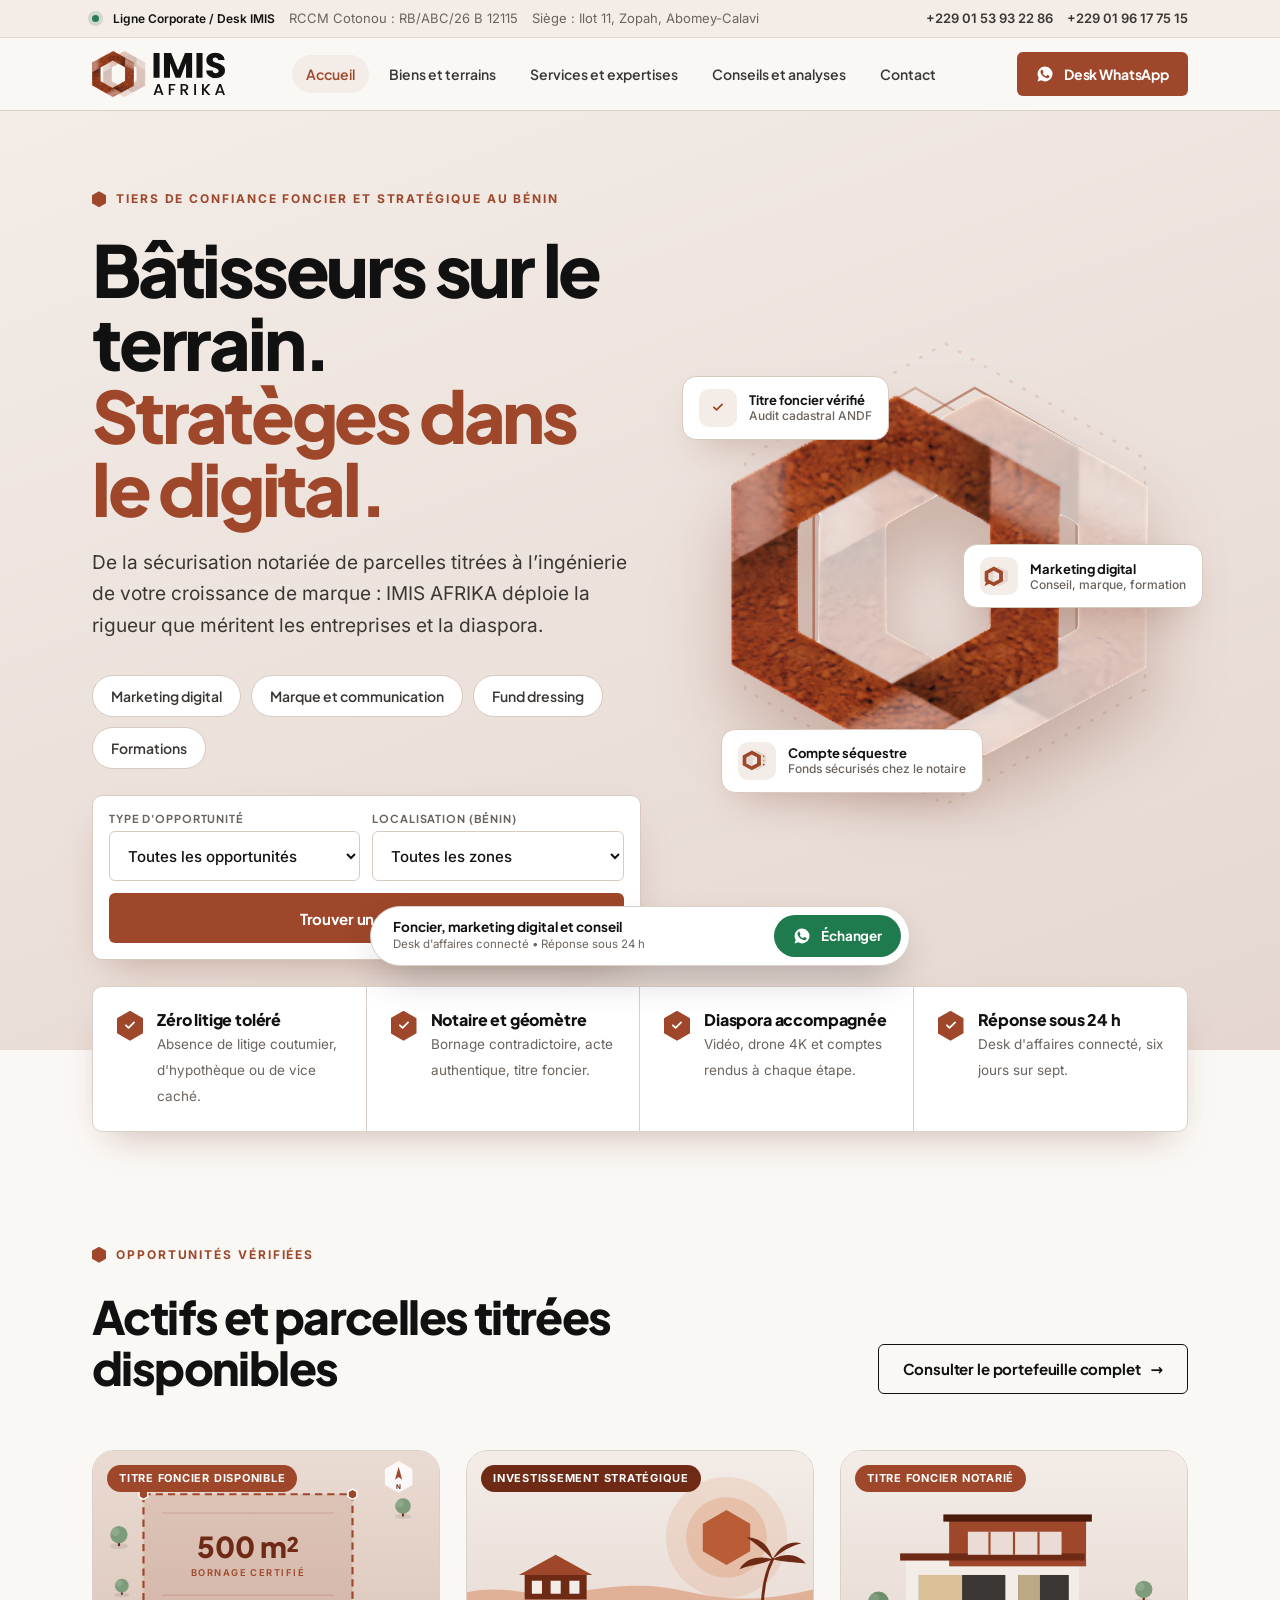
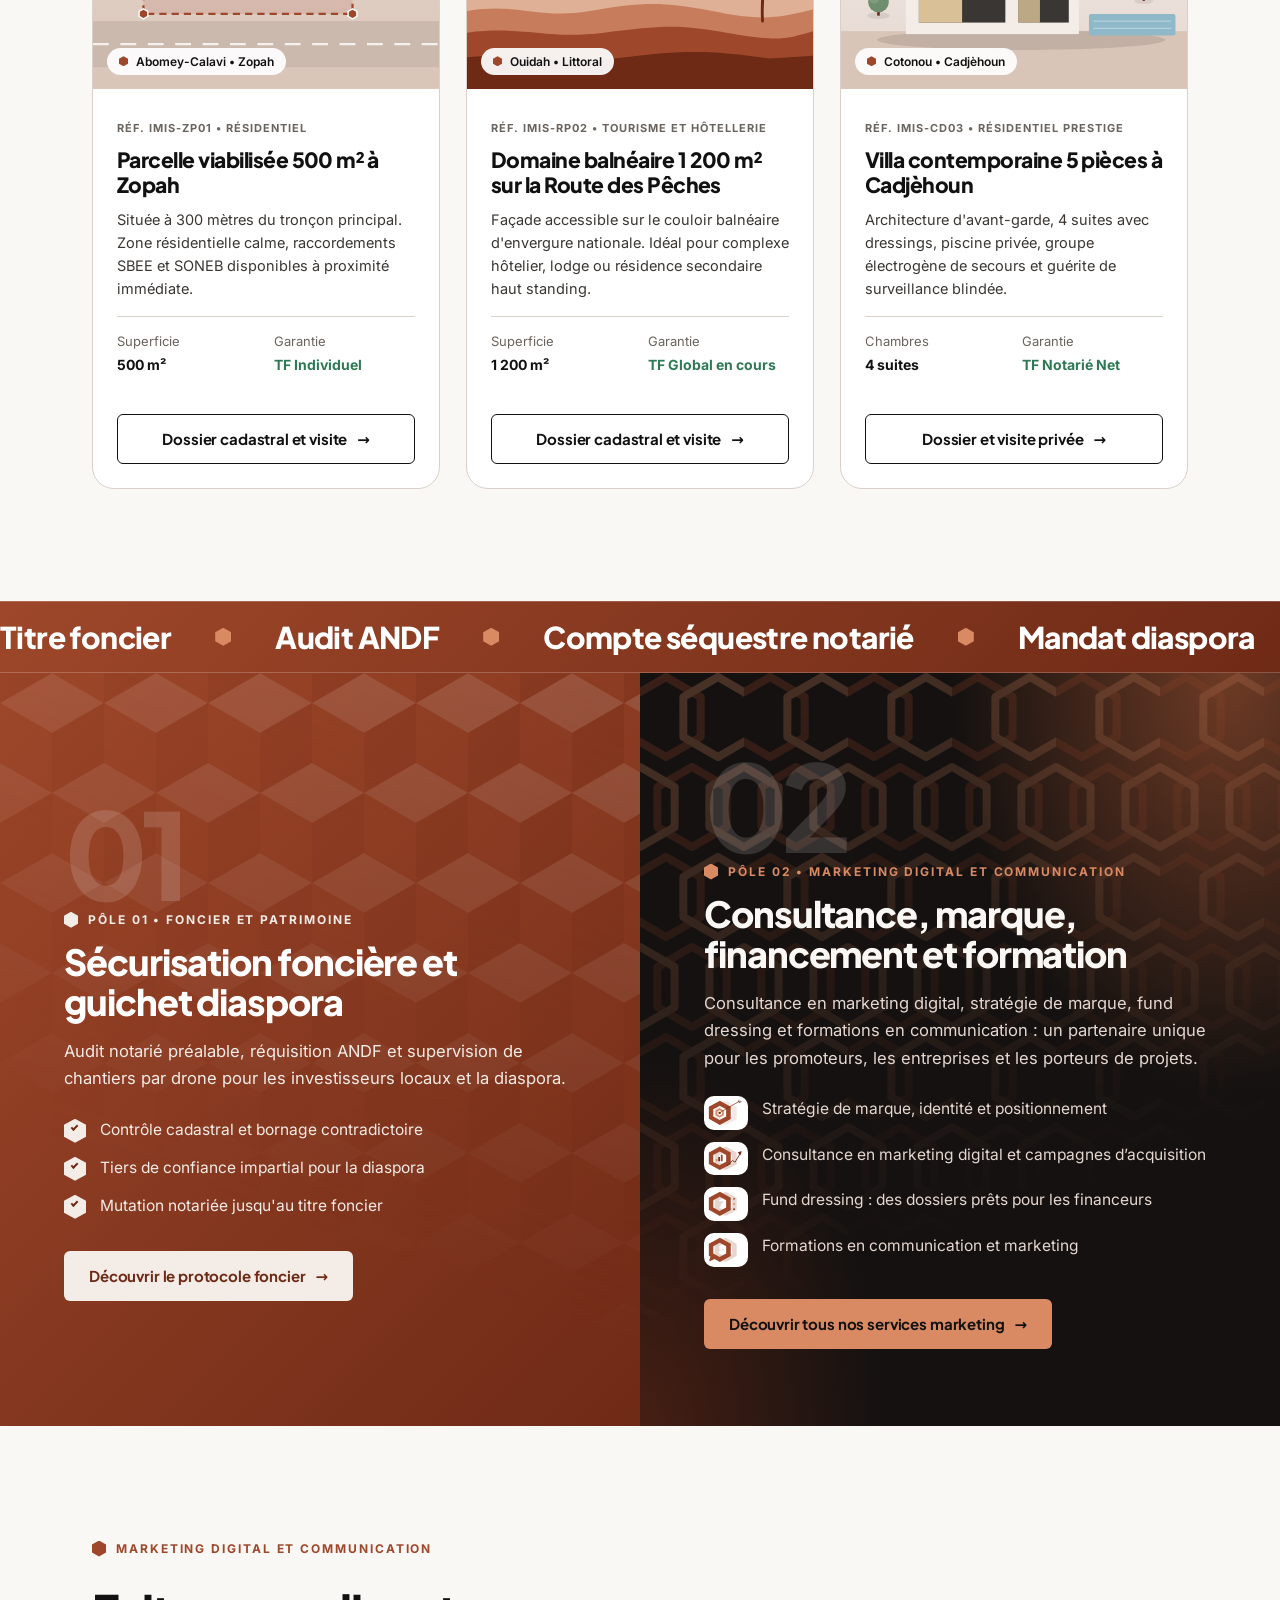
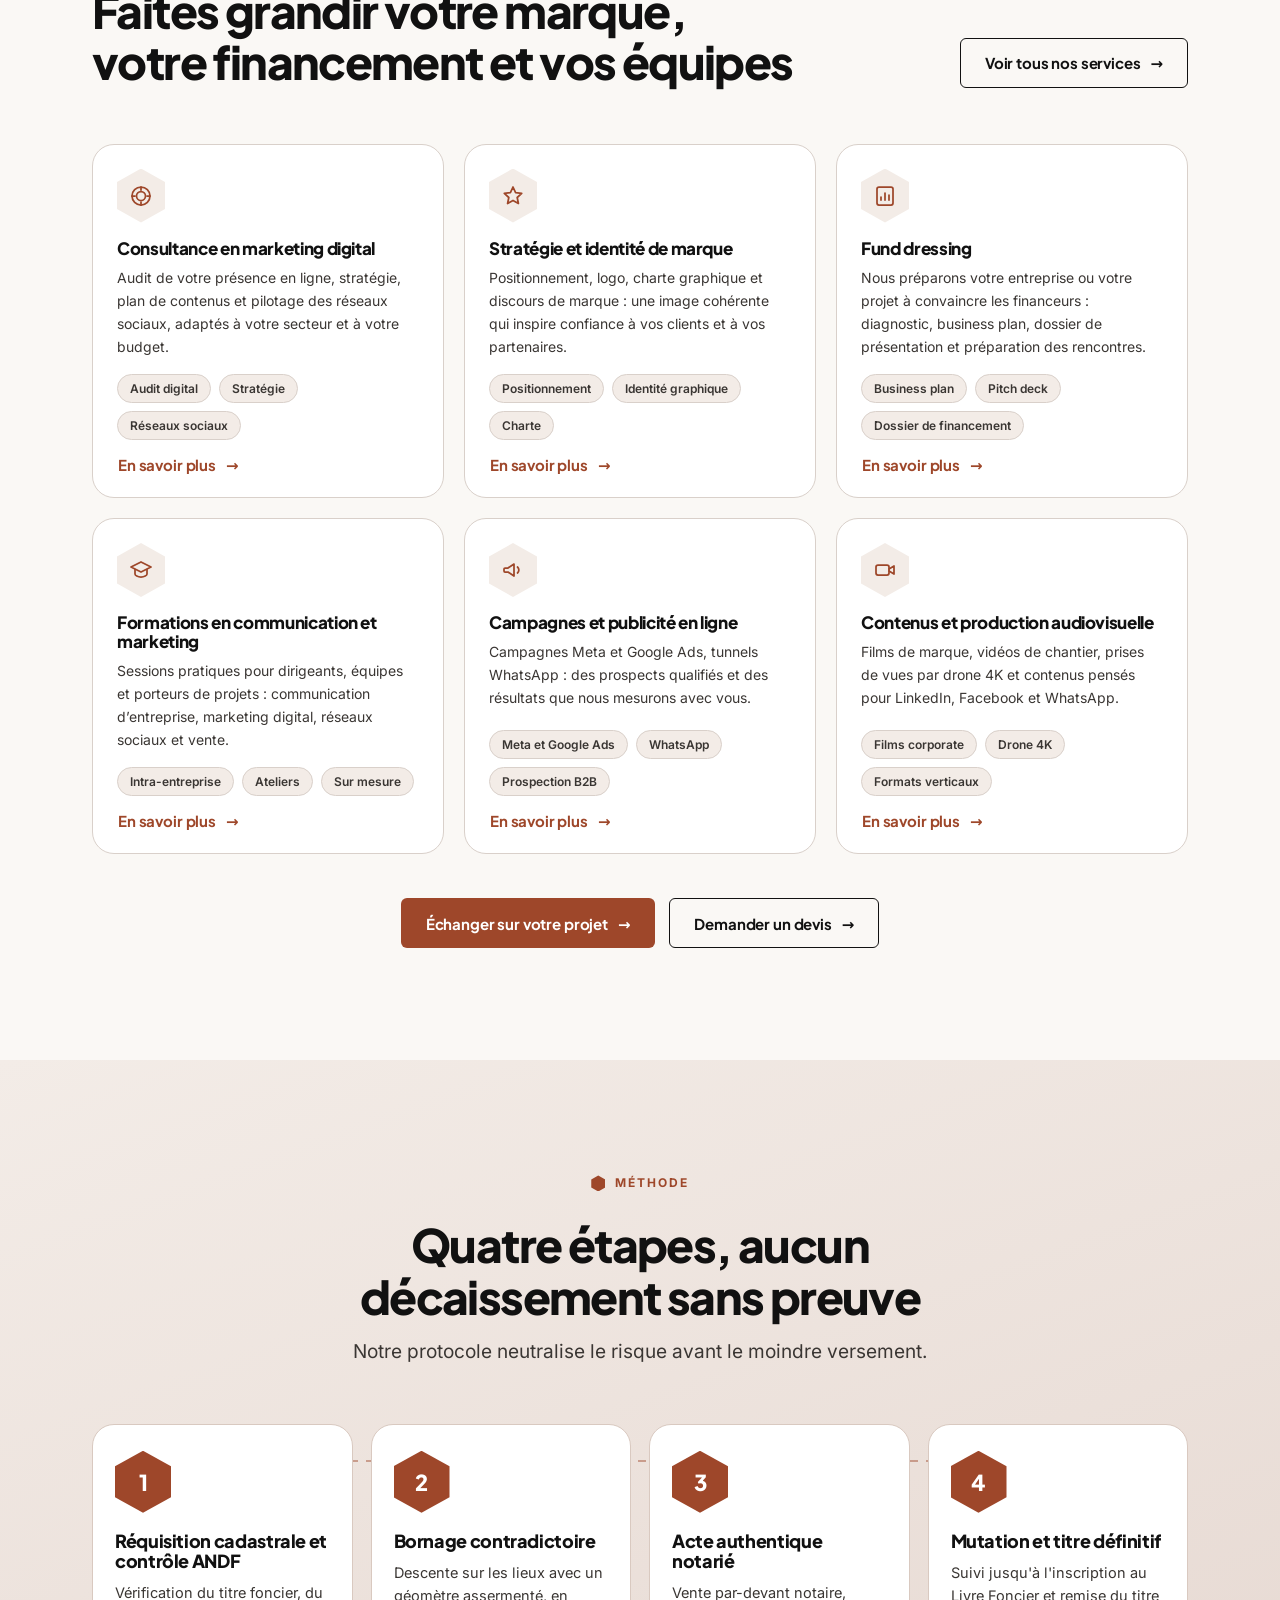
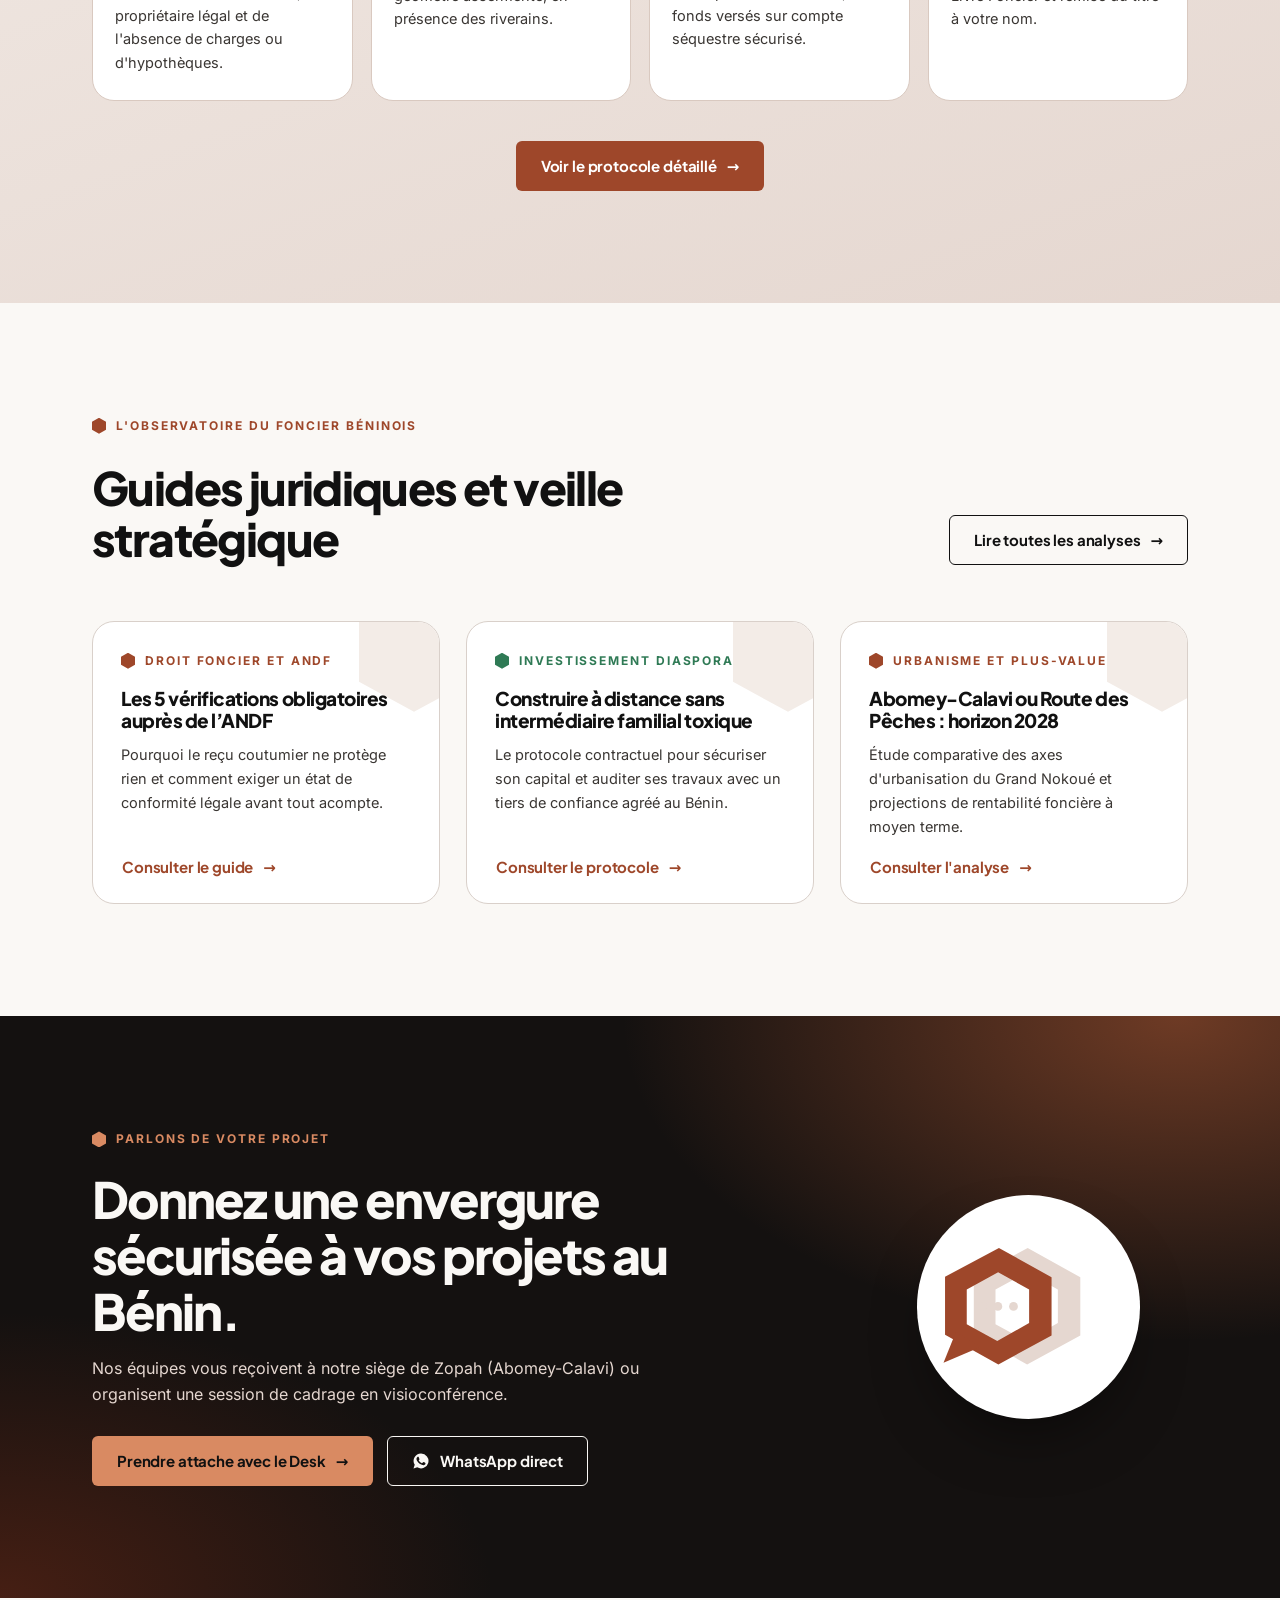
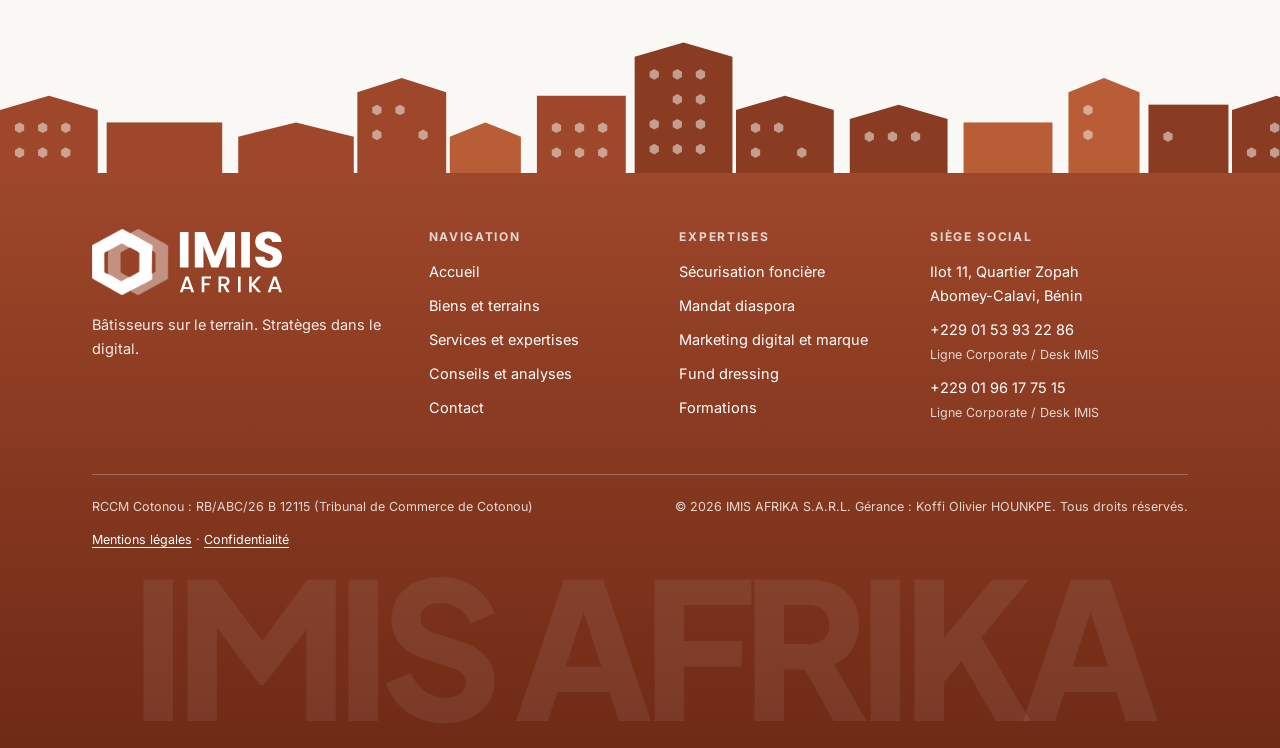
==== commit 57245145: "Add files via upload" ====
--- a/index.html
+++ b/index.html
@@ -1,540 +1,356 @@
 <!DOCTYPE html>
-<html lang="fr" class="scroll-smooth">
+<html lang="fr">
 <head>
-  <meta charset="UTF-8">
-  <meta name="viewport" content="width=device-width, initial-scale=1.0, viewport-fit=cover">
-  
-  <!-- SEO & ENTITY GRAPH -->
-  <title>IMIS AFRIKA S.A.R.L. | Bâtisseurs Fonciers & Stratèges Digitaux au Bénin</title>
-  <meta name="description" content="Société béninoise de référence : sécurisation foncière certifiée (Titre Foncier ANDF), transactions d'actifs et stratégie de marque. Siège : Zopah, Abomey-Calavi. RCCM Cotonou.">
-  <meta name="robots" content="index, follow, max-image-preview:large, max-snippet:-1">
-  <meta name="author" content="IMIS AFRIKA S.A.R.L.">
-  <link rel="canonical" href="https://simplixtechgroup-cmyk.github.io/imisafrika/">
-
-  <meta name="geo.region" content="BJ-AQ">
-  <meta name="geo.placename" content="Abomey-Calavi, Quartier Zopah">
-  <meta name="geo.position" content="6.4485;2.3557">
-  <meta name="ICBM" content="6.4485, 2.3557">
-
-  <!-- FAVICON VECTORIEL OFFICIEL -->
-  <link rel="icon" type="image/svg+xml" href="data:image/svg+xml,%3Csvg xmlns='http://www.w3.org/2000/svg' viewBox='0 0 100 100'%3E%3Cpolygon points='50,5 90,27.5 90,72.5 50,95 10,72.5 10,27.5' fill='%239E472A'/%3E%3Cpolygon points='50,22 76,37 76,63 50,78 24,63 24,37' fill='%23FAF8F5'/%3E%3Cpolygon points='50,30 68,40 68,60 50,70 32,60 32,40' fill='%239E472A'/%3E%3C/svg%3E">
-
-  <!-- PARTAGE SOCIAL (WHATSAPP, LINKEDIN, X) -->
-  <meta property="og:type" content="website">
-  <meta property="og:locale" content="fr_BJ">
-  <meta property="og:site_name" content="IMIS AFRIKA S.A.R.L.">
-  <meta property="og:title" content="IMIS AFRIKA | Bâtisseurs sur le terrain. Stratèges dans le digital.">
-  <meta property="og:description" content="Sécurisation foncière notariée et stratégie de marque d'autorité. RCCM Cotonou : RB/ABC/26 B 12115.">
-  <meta property="og:url" content="https://simplixtechgroup-cmyk.github.io/imisafrika/">
-  <meta property="og:image" content="https://images.unsplash.com/photo-1582407947304-fd86f028f716?auto=format&fit=crop&w=1200&h=630&q=85">
-
-  <meta name="twitter:card" content="summary_large_image">
-  <meta name="twitter:title" content="IMIS AFRIKA | Bâtisseurs Fonciers & Stratèges Digitaux">
-  <meta name="twitter:description" content="Sécurisation foncière certifiée ANDF et conseil stratégique de marque au Bénin.">
-  <meta name="twitter:image" content="https://images.unsplash.com/photo-1582407947304-fd86f028f716?auto=format&fit=crop&w=1200&h=630&q=85">
-
-  <!-- POLICES CRITIQUES -->
-  <link rel="preconnect" href="https://fonts.googleapis.com">
-  <link rel="preconnect" href="https://fonts.gstatic.com" crossorigin>
-  <link href="https://fonts.googleapis.com/css2?family=Inter:wght@400;500;600;700&family=Plus+Jakarta+Sans:wght@600;700;800&display=swap" rel="stylesheet">
-
-  <link rel="stylesheet" href="css/style.css">
-
-  <!-- SCHEMA.ORG GRAPH -->
-  <script type="application/ld+json">
-  {
-    "@context": "https://schema.org",
-    "@graph": [
-      {
-        "@type": "Organization",
-        "@id": "https://simplixtechgroup-cmyk.github.io/imisafrika/#organization",
-        "name": "IMIS AFRIKA S.A.R.L.",
-        "legalName": "IMIS AFRIKA S.A.R.L.",
-        "url": "https://simplixtechgroup-cmyk.github.io/imisafrika/",
-        "logo": "https://simplixtechgroup-cmyk.github.io/imisafrika/assets/img/logo/imis-afrika.svg",
-        "taxID": "RB/ABC/26 B 12115",
-        "description": "Société de référence en sécurisation foncière, gestion immobilière et conseil en communication au Bénin.",
-        "address": {
-          "@type": "PostalAddress",
-          "streetAddress": "Ilot 11, Quartier Zopah",
-          "addressLocality": "Abomey-Calavi",
-          "addressRegion": "Atlantique",
-          "addressCountry": "BJ"
-        },
-        "founder": {
-          "@type": "Person",
-          "name": "Koffi Olivier HOUNKPE",
-          "jobTitle": "Gérant"
-        },
-        "contactPoint": {
-          "@type": "ContactPoint",
-          "telephone": "+2290153932286",
-          "contactType": "sales",
-          "areaServed": ["BJ", "FR", "US", "CA", "CI", "SN"]
-        }
-      },
-      {
-        "@type": "RealEstateAgency",
-        "@id": "https://simplixtechgroup-cmyk.github.io/imisafrika/#realestate",
-        "name": "IMIS AFRIKA Immobilier & Foncier",
-        "parentOrganization": { "@id": "https://simplixtechgroup-cmyk.github.io/imisafrika/#organization" },
-        "areaServed": "Bénin"
-      },
-      {
-        "@type": "MarketingAgency",
-        "@id": "https://simplixtechgroup-cmyk.github.io/imisafrika/#marketing",
-        "name": "IMIS AFRIKA Communication & Stratégie",
-        "parentOrganization": { "@id": "https://simplixtechgroup-cmyk.github.io/imisafrika/#organization" },
-        "areaServed": ["Bénin", "Afrique de l'Ouest"]
-      }
+<meta charset="UTF-8">
+<meta name="viewport" content="width=device-width, initial-scale=1, viewport-fit=cover">
+<title>IMIS AFRIKA S.A.R.L. | Bâtisseurs fonciers et stratèges digitaux au Bénin</title>
+<meta name="description" content="Société béninoise : sécurisation foncière (Titre Foncier ANDF), transactions immobilières, consultance en marketing digital, stratégie de marque, fund dressing et formations en communication. Siège : Zopah, Abomey-Calavi. RCCM Cotonou.">
+<meta name="robots" content="index, follow, max-image-preview:large, max-snippet:-1">
+<meta name="author" content="IMIS AFRIKA S.A.R.L.">
+<meta name="theme-color" content="#F3ECE7">
+<link rel="canonical" href="https://simplixtechgroup-cmyk.github.io/imisafrika/">
+<link rel="alternate" hreflang="fr" href="https://simplixtechgroup-cmyk.github.io/imisafrika/"><link rel="alternate" hreflang="x-default" href="https://simplixtechgroup-cmyk.github.io/imisafrika/">
+<meta name="geo.region" content="BJ-AQ"><meta name="geo.placename" content="Abomey-Calavi, Quartier Zopah"><meta name="geo.position" content="6.4485;2.3557"><meta name="ICBM" content="6.4485, 2.3557">
+<meta property="og:type" content="website"><meta property="og:locale" content="fr_FR"><meta property="og:site_name" content="IMIS AFRIKA S.A.R.L.">
+<meta property="og:title" content="IMIS AFRIKA S.A.R.L. | Bâtisseurs fonciers et stratèges digitaux au Bénin"><meta property="og:description" content="Société béninoise : sécurisation foncière (Titre Foncier ANDF), transactions immobilières, consultance en marketing digital, stratégie de marque, fund dressing et formations en communication. Siège : Zopah, Abomey-Calavi. RCCM Cotonou."><meta property="og:url" content="https://simplixtechgroup-cmyk.github.io/imisafrika/"><meta property="og:image" content="https://simplixtechgroup-cmyk.github.io/imisafrika/assets/img/og/og-imis-afrika.png"><meta property="og:image:secure_url" content="https://simplixtechgroup-cmyk.github.io/imisafrika/assets/img/og/og-imis-afrika.png"><meta property="og:image:type" content="image/png"><meta property="og:image:width" content="1200"><meta property="og:image:height" content="630"><meta property="og:image:alt" content="IMIS AFRIKA : symbole aux deux hexagones imbriqués et signature de la société">
+<meta name="twitter:card" content="summary_large_image"><meta name="twitter:title" content="IMIS AFRIKA S.A.R.L. | Bâtisseurs fonciers et stratèges digitaux au Bénin"><meta name="twitter:description" content="Société béninoise : sécurisation foncière (Titre Foncier ANDF), transactions immobilières, consultance en marketing digital, stratégie de marque, fund dressing et formations en communication. Siège : Zopah, Abomey-Calavi. RCCM Cotonou."><meta name="twitter:image" content="https://simplixtechgroup-cmyk.github.io/imisafrika/assets/img/og/og-imis-afrika.png"><meta name="twitter:image:alt" content="IMIS AFRIKA : symbole aux deux hexagones imbriqués et signature de la société">
+
+
+<link rel="icon" href="favicon.ico" sizes="48x48">
+<link rel="icon" href="assets/img/icons/favicon.svg" type="image/svg+xml">
+<link rel="icon" type="image/png" sizes="32x32" href="assets/img/icons/favicon-32.png">
+<link rel="apple-touch-icon" sizes="180x180" href="apple-touch-icon.png">
+<link rel="mask-icon" href="assets/img/icons/safari-pinned-tab.svg" color="#9E472A">
+<link rel="manifest" href="site.webmanifest">
+<meta name="application-name" content="IMIS AFRIKA"><meta name="apple-mobile-web-app-title" content="IMIS AFRIKA">
+<meta name="msapplication-TileColor" content="#9E472A"><meta name="msapplication-config" content="browserconfig.xml">
+<meta name="color-scheme" content="light"><meta name="referrer" content="strict-origin-when-cross-origin">
+<meta http-equiv="Content-Security-Policy" content="default-src 'self'; script-src 'self' 'sha256-Du+OJKJSbdUgz5nrHeWWINvez6XKDDU/tyj/5c2uvwo='; style-src 'self' 'unsafe-inline'; img-src 'self' data:; font-src 'self'; media-src 'self'; connect-src 'self'; object-src 'none'; base-uri 'self'; form-action 'self' https://wa.me">
+<link rel="preload" href="assets/fonts/plus-jakarta-sans-latin-wght-normal.woff2" as="font" type="font/woff2" crossorigin>
+<link rel="preload" href="assets/fonts/inter-latin-wght-normal.woff2" as="font" type="font/woff2" crossorigin>
+<link rel="stylesheet" href="css/style.css">
+<script>document.documentElement.classList.add('js')</script>
+<script type="application/ld+json">
+{
+ "@context": "https://schema.org",
+ "@graph": [
+  {
+   "@type": "Organization",
+   "@id": "https://simplixtechgroup-cmyk.github.io/imisafrika/#organization",
+   "name": "IMIS AFRIKA S.A.R.L.",
+   "legalName": "IMIS AFRIKA S.A.R.L.",
+   "url": "https://simplixtechgroup-cmyk.github.io/imisafrika/",
+   "logo": "https://simplixtechgroup-cmyk.github.io/imisafrika/assets/img/logo/imis-afrika.svg",
+   "description": "Société de référence en sécurisation foncière, gestion immobilière, consultance en marketing digital, stratégie de marque, fund dressing et formation en communication au Bénin.",
+   "address": {
+    "@type": "PostalAddress",
+    "streetAddress": "Ilot 11, Quartier Zopah",
+    "addressLocality": "Abomey-Calavi",
+    "addressRegion": "Atlantique",
+    "addressCountry": "BJ"
+   },
+   "founder": {
+    "@type": "Person",
+    "name": "Koffi Olivier HOUNKPE",
+    "jobTitle": "Gérant"
+   },
+   "contactPoint": {
+    "@type": "ContactPoint",
+    "telephone": "+2290153932286",
+    "contactType": "sales",
+    "areaServed": [
+     "BJ",
+     "FR",
+     "US",
+     "CA",
+     "CI",
+     "SN"
     ]
+   },
+   "identifier": {
+    "@type": "PropertyValue",
+    "propertyID": "RCCM",
+    "value": "RB/ABC/26 B 12115"
+   },
+   "image": "https://simplixtechgroup-cmyk.github.io/imisafrika/assets/img/og/og-imis-afrika.png",
+   "foundingLocation": "Abomey-Calavi, Bénin",
+   "geo": {
+    "@type": "GeoCoordinates",
+    "latitude": 6.4485,
+    "longitude": 2.3557
+   },
+   "openingHoursSpecification": [
+    {
+     "@type": "OpeningHoursSpecification",
+     "dayOfWeek": [
+      "Monday",
+      "Tuesday",
+      "Wednesday",
+      "Thursday",
+      "Friday"
+     ],
+     "opens": "08:30",
+     "closes": "18:30"
+    },
+    {
+     "@type": "OpeningHoursSpecification",
+     "dayOfWeek": "Saturday",
+     "opens": "09:00",
+     "closes": "14:00"
+    }
+   ]
+  },
+  {
+   "@type": "RealEstateAgency",
+   "@id": "https://simplixtechgroup-cmyk.github.io/imisafrika/#realestate",
+   "name": "IMIS AFRIKA Immobilier et Foncier",
+   "parentOrganization": {
+    "@id": "https://simplixtechgroup-cmyk.github.io/imisafrika/#organization"
+   },
+   "areaServed": "Bénin",
+   "url": "https://simplixtechgroup-cmyk.github.io/imisafrika/",
+   "telephone": "+2290153932286",
+   "address": {
+    "@type": "PostalAddress",
+    "streetAddress": "Ilot 11, Quartier Zopah",
+    "addressLocality": "Abomey-Calavi",
+    "addressRegion": "Atlantique",
+    "addressCountry": "BJ"
+   }
+  },
+  {
+   "@type": "MarketingAgency",
+   "@id": "https://simplixtechgroup-cmyk.github.io/imisafrika/#marketing",
+   "name": "IMIS AFRIKA Communication et Stratégie",
+   "description": "Consultance en marketing digital, stratégie de marque, communication, fund dressing et formations en communication et marketing.",
+   "parentOrganization": {
+    "@id": "https://simplixtechgroup-cmyk.github.io/imisafrika/#organization"
+   },
+   "areaServed": [
+    "Bénin",
+    "Afrique de l'Ouest"
+   ],
+   "url": "https://simplixtechgroup-cmyk.github.io/imisafrika/",
+   "telephone": "+2290153932286",
+   "address": {
+    "@type": "PostalAddress",
+    "streetAddress": "Ilot 11, Quartier Zopah",
+    "addressLocality": "Abomey-Calavi",
+    "addressRegion": "Atlantique",
+    "addressCountry": "BJ"
+   }
+  },
+  {
+   "@type": "WebSite",
+   "@id": "https://simplixtechgroup-cmyk.github.io/imisafrika/#website",
+   "url": "https://simplixtechgroup-cmyk.github.io/imisafrika/",
+   "name": "IMIS AFRIKA S.A.R.L.",
+   "inLanguage": "fr",
+   "publisher": {
+    "@id": "https://simplixtechgroup-cmyk.github.io/imisafrika/#organization"
+   }
+  },
+  {
+   "@type": "WebPage",
+   "@id": "https://simplixtechgroup-cmyk.github.io/imisafrika/#webpage",
+   "url": "https://simplixtechgroup-cmyk.github.io/imisafrika/",
+   "name": "IMIS AFRIKA S.A.R.L. | Bâtisseurs fonciers et stratèges digitaux au Bénin",
+   "isPartOf": {
+    "@id": "https://simplixtechgroup-cmyk.github.io/imisafrika/#website"
+   },
+   "about": {
+    "@id": "https://simplixtechgroup-cmyk.github.io/imisafrika/#organization"
+   },
+   "inLanguage": "fr",
+   "primaryImageOfPage": {
+    "@type": "ImageObject",
+    "url": "https://simplixtechgroup-cmyk.github.io/imisafrika/assets/img/og/og-imis-afrika.png",
+    "width": 1200,
+    "height": 630
+   }
   }
-  </script>
+ ]
+}
+</script>
 </head>
-
 <body>
-
-  <!-- SPRITE SVG OFFICIEL (CHARTE v1.1) -->
-  <svg width="0" height="0" style="position:absolute" aria-hidden="true" focusable="false">
-    <defs>
-      <linearGradient id="gTerra" x1="0" y1="0" x2="1" y2="1">
-        <stop offset="0" stop-color="#B85D36"/>
-        <stop offset=".55" stop-color="#9E472A"/>
-        <stop offset="1" stop-color="#7F361E"/>
-      </linearGradient>
-
-      <!-- TRAME HEXAGONALE OFFICIELLE -->
-      <pattern id="hexgrid" width="52" height="90" patternUnits="userSpaceOnUse" patternTransform="scale(.9)">
-        <path d="M26 0 52 15v30L26 60 0 45V15zM52 45 78 60v30L52 105 26 90V60zM0 45-26 60v30L0 105l26-15V60z" fill="none" stroke="#B85D36" stroke-width="1.2"/>
-        <path d="M26 60 52 45" fill="none" stroke="#B85D36" stroke-width="1.2"/>
-      </pattern>
-
-      <!-- SYMBOLE DES 2 HEXAGONES -->
-      <g id="g-sym">
-        <path d="M64 4 L105.57 28 L105.57 76 L64 100 L22.43 76 L22.43 28Z M64 23.5 L88.68 37.75 L88.68 66.25 L64 80.5 L39.32 66.25 L39.32 37.75Z" fill-rule="evenodd" style="fill:#DFC6BB;fill-opacity:0.9"/>
-        <path d="M42 4 L83.57 28 L83.57 76 L42 100 L0.43 76 L0.43 28Z M42 23.5 L66.68 37.75 L66.68 66.25 L42 80.5 L17.32 66.25 L17.32 37.75Z" fill-rule="evenodd" style="fill:url(#gTerra)"/>
-      </g>
-
-      <!-- MOT-SYMBOLE IMIS AFRIKA -->
-      <g id="g-word">
-        <rect x="0" y="0" width="17.4" height="60" style="fill:#111111"/>
-        <g transform="translate(48.4, 0)" style="fill:#111111">
-          <rect x="0" y="0" width="15.4" height="60"/>
-          <polygon points="0,0 24,0 43,60 27.8,60"/>
-          <polygon points="36,23.2 51.6,23.2 43,60 28,60"/>
-          <rect x="54.2" y="7.2" width="15.4" height="52.8"/>
-          <rect x="44.4" y="0" width="9.8" height="7.2"/>
-        </g>
-        <rect x="144.4" y="0" width="17.4" height="60" style="fill:#111111"/>
-        <path d="M224.6 13.2C221.1 8.5 215.1 6.9 209.1 6.9C198.6 6.9 195.1 14 198.6 19.5C202.1 25 214.1 28 220.1 33.5C225.6 38.5 222.1 53 206.1 53.1C198.1 53.1 193.1 49.5 190.6 46.2" style="fill:none;stroke:#111111;stroke-width:13.5"/>
-        <rect x="94.2" y="-19.7" width="7.8" height="7.8" style="fill:#DCC3B7"/>
-        <rect x="110.2" y="-11.9" width="11.6" height="11.6" style="fill:#6F2A16"/>
-        <rect x="-5.2" y="73" width="32.2" height="20.6" style="fill:#E5D7D0"/>
-        <path d="M-4.2 5.5L0 -5.5L4.2 5.5M-2.5 1.6H2.5" transform="translate(10.9, 83.3)" style="fill:none;stroke:#111111;stroke-width:1.25"/>
-        <rect x="28.7" y="73" width="42.9" height="20.6" style="fill:#E5D7D0"/>
-        <path d="M-3 5.5V-5.5H3.2M-3 -0.3H2.2" transform="translate(50.15, 83.3)" style="fill:none;stroke:#111111;stroke-width:1.25"/>
-        <rect x="73.3" y="73" width="42.6" height="20.6" style="fill:#E5D7D0"/>
-        <path d="M-3 5.5V-5.5H1C4.8 -5.5 4.8 0.5 1 0.5H-3M0.8 0.5L3.8 5.5" transform="translate(94.6, 83.3)" style="fill:none;stroke:#111111;stroke-width:1.25"/>
-        <rect x="117.6" y="73" width="34.8" height="20.6" style="fill:#E5D7D0"/>
-        <path d="M0 -5.5V5.5" transform="translate(135, 83.3)" style="fill:none;stroke:#111111;stroke-width:1.25"/>
-        <rect x="154.1" y="73" width="42.9" height="20.6" style="fill:#E5D7D0"/>
-        <path d="M-3 5.5V-5.5M3.2 -5.5L-3 0.8M-0.6 -1.6L3.4 5.5" transform="translate(175.55, 83.3)" style="fill:none;stroke:#111111;stroke-width:1.25"/>
-        <rect x="198.7" y="73" width="33.9" height="20.6" style="fill:#E5D7D0"/>
-        <path d="M-4.2 5.5L0 -5.5L4.2 5.5M-2.5 1.6H2.5" transform="translate(215.65, 83.3)" style="fill:none;stroke:#111111;stroke-width:1.25"/>
-      </g>
-
-      <symbol id="logo-h" viewBox="-1 -7 326 111">
-        <use href="#g-sym"/>
-        <use href="#g-word" transform="translate(119.6, 12.4) scale(.872)"/>
-      </symbol>
-      <symbol id="logo-s" viewBox="-2 2 110 100">
-        <use href="#g-sym"/>
-      </symbol>
-    </defs>
-  </svg>
-
-  <!-- BANDEAU HAUT (RCCM & CONTACT) -->
-  <aside class="top-bar">
-    <div class="container top-bar-in">
-      <div class="top-bar-left">
-        <span class="dot"></span>
-        <span class="lbl" style="font-size:11px;color:var(--fg);">Ligne Corporate / Desk IMIS</span>
-        <span>•</span>
-        <span>RCCM Cotonou : RB/ABC/26 B 12115</span>
-        <span>•</span>
-        <span>Siège : Ilot 11, Zopah, Abomey-Calavi</span>
-      </div>
-      <div class="top-bar-right">
-        <a href="tel:+2290153932286">+229 01 53 93 22 86</a>
-        <span>|</span>
-        <a href="tel:+2290196177515">+229 01 96 17 75 15</a>
-      </div>
+<a class="skip" href="#contenu">Aller au contenu</a>
+<aside class="top-bar"><div class="container top-in">
+  <div class="top-l"><span class="dot"></span><b>Ligne Corporate / Desk IMIS</b><span>RCCM Cotonou : RB/ABC/26 B 12115</span><span>Siège : Ilot 11, Zopah, Abomey-Calavi</span></div>
+  <div class="top-r"><a href="tel:+2290153932286">+229 01 53 93 22 86</a><a href="tel:+2290196177515">+229 01 96 17 75 15</a></div>
+</div></aside>
+<header class="navbar"><div class="container nav-in">
+  <a class="brand" href="index.html" aria-label="IMIS AFRIKA S.A.R.L., accueil"><img src="assets/img/logo/imis-afrika.svg" alt="IMIS AFRIKA S.A.R.L." width="165" height="46"></a>
+  <nav aria-label="Navigation principale"><ul class="nav-menu"><li><a class="nav-link active" href="index.html" aria-current="page">Accueil</a></li><li><a class="nav-link" href="biens-terrains.html">Biens et terrains</a></li><li><a class="nav-link" href="services.html">Services et expertises</a></li><li><a class="nav-link" href="conseils.html">Conseils et analyses</a></li><li><a class="nav-link" href="contact.html">Contact</a></li></ul></nav>
+  <div class="nav-cta"><a class="btn p" href="https://wa.me/2290153932286?text=Bonjour%20la%20Direction%20IMIS%20AFRIKA%2C%20je%20souhaite%20un%20renseignement%20sur%20vos%20opportunit%C3%A9s." target="_blank" rel="noopener noreferrer"><svg viewBox="0 0 24 24" fill="currentColor" aria-hidden="true"><path d="M12.04 2a9.9 9.9 0 0 0-8.4 15.1L2 22l5-1.6A9.9 9.9 0 1 0 12.04 2zm5.8 14.1c-.25.7-1.45 1.35-2 1.4-.5.05-1.15.07-1.85-.12a17 17 0 0 1-1.7-.63c-3-1.3-4.95-4.3-5.1-4.5-.15-.2-1.2-1.6-1.2-3s.75-2.1 1-2.4c.27-.3.6-.37.8-.37h.55c.18 0 .42-.07.65.5.25.6.85 2.1.92 2.25.07.15.12.32.02.52-.1.2-.15.32-.3.5-.15.17-.32.38-.45.5-.15.15-.3.3-.13.6.17.3.77 1.27 1.65 2.05 1.12 1 2.07 1.3 2.37 1.45.3.15.47.12.65-.07.17-.2.75-.87.95-1.17.2-.3.4-.25.67-.15.27.1 1.72.82 2.02.97.3.15.5.22.57.35.07.12.07.72-.18 1.4z"/></svg><span>Desk WhatsApp</span></a>
+  <button class="burger" aria-label="Ouvrir le menu" aria-expanded="false" aria-controls="drawer"><span><i></i><i></i><i></i></span></button></div>
+</div></header>
+<div class="drawer" id="drawer"><a class="nav-link active" href="index.html">Accueil</a><a class="nav-link" href="biens-terrains.html">Biens et terrains</a><a class="nav-link" href="services.html">Services et expertises</a><a class="nav-link" href="conseils.html">Conseils et analyses</a><a class="nav-link" href="contact.html">Contact</a><a class="btn p" href="https://wa.me/2290153932286?text=Bonjour%20la%20Direction%20IMIS%20AFRIKA%2C%20je%20souhaite%20un%20renseignement%20sur%20vos%20opportunit%C3%A9s." target="_blank" rel="noopener noreferrer"><svg viewBox="0 0 24 24" fill="currentColor" aria-hidden="true"><path d="M12.04 2a9.9 9.9 0 0 0-8.4 15.1L2 22l5-1.6A9.9 9.9 0 1 0 12.04 2zm5.8 14.1c-.25.7-1.45 1.35-2 1.4-.5.05-1.15.07-1.85-.12a17 17 0 0 1-1.7-.63c-3-1.3-4.95-4.3-5.1-4.5-.15-.2-1.2-1.6-1.2-3s.75-2.1 1-2.4c.27-.3.6-.37.8-.37h.55c.18 0 .42-.07.65.5.25.6.85 2.1.92 2.25.07.15.12.32.02.52-.1.2-.15.32-.3.5-.15.17-.32.38-.45.5-.15.15-.3.3-.13.6.17.3.77 1.27 1.65 2.05 1.12 1 2.07 1.3 2.37 1.45.3.15.47.12.65-.07.17-.2.75-.87.95-1.17.2-.3.4-.25.67-.15.27.1 1.72.82 2.02.97.3.15.5.22.57.35.07.12.07.72-.18 1.4z"/></svg><span>Contacter le Desk WhatsApp</span></a></div>
+<main id="contenu">
+
+<section class="hero amb-sable">
+  <div class="container hero-grid">
+    <div>
+      <span class="lbl rv">Tiers de confiance foncier et stratégique au Bénin</span>
+      <h1 class="rv d1">Bâtisseurs sur le terrain. <em>Stratèges dans le digital.</em></h1>
+      <p class="lead rv d2">De la sécurisation notariée de parcelles titrées à l’ingénierie de votre croissance de marque : IMIS AFRIKA déploie la rigueur que méritent les entreprises et la diaspora.</p>
+      <div class="pills rv d2" style="margin:0 0 26px"><a class="pill-link" href="#marketing">Marketing digital</a><a class="pill-link" href="services.html#communication">Marque et communication</a><a class="pill-link" href="services.html#fund-dressing">Fund dressing</a><a class="pill-link" href="services.html#formation">Formations</a></div>
+      <div class="search rv d3"><form action="biens-terrains.html" method="GET" class="search-grid">
+        <div class="fld"><label for="type">Type d'opportunité</label><select id="type" name="type"><option value="all">Toutes les opportunités</option><option value="terrain">Parcelle titrée</option><option value="domaine">Domaine agricole / balnéaire</option><option value="villa">Villa et bâti standing</option></select></div>
+        <div class="fld"><label for="zone">Localisation (Bénin)</label><select id="zone" name="zone"><option value="all">Toutes les zones</option><option value="calavi">Abomey-Calavi (Zopah, Arconville)</option><option value="ouidah">Ouidah / Route des Pêches</option><option value="cotonou">Cotonou (Cadjèhoun, Akpakpa)</option><option value="allada">Allada et environs</option></select></div>
+        <button type="submit" class="btn p"><span>Trouver un actif</span><span class="arr">→</span></button>
+      </form></div>
     </div>
-  </aside>
-
-  <!-- NAVIGATION PRINCIPALE -->
-  <header class="navbar">
-    <div class="container nav-in">
-      <a href="index.html" aria-label="IMIS AFRIKA S.A.R.L.">
-        <svg style="width:165px;height:44px;" role="img"><use href="#logo-h"/></svg>
-      </a>
-
-      <nav aria-label="Navigation principale">
-        <ul class="nav-menu">
-          <li><a href="index.html" class="nav-link active">Accueil</a></li>
-          <li><a href="biens-terrains.html" class="nav-link">Nos Biens & Terrains</a></li>
-          <li><a href="services.html" class="nav-link">Services & Expertises</a></li>
-          <li><a href="conseils.html" class="nav-link">Conseils & Analyses</a></li>
-          <li><a href="contact.html" class="nav-link">Contact</a></li>
-        </ul>
-      </nav>
-
-      <div style="display:flex;align-items:center;gap:12px;">
-        <a href="https://wa.me/2290153932286?text=Bonjour%20la%20Direction%20IMIS%20AFRIKA,%20je%20souhaite%20un%20renseignement%20sur%20vos%20opportunit%C3%A9s." 
-           target="_blank" 
-           rel="noopener noreferrer" 
-           class="btn p">
-          <span>Desk WhatsApp</span>
-        </a>
-
-        <button class="burger-btn" aria-label="Menu Mobile" onclick="toggleMenu()">
-          <span class="burger-bar"></span>
-          <span class="burger-bar"></span>
-          <span class="burger-bar"></span>
-        </button>
-      </div>
+    <div class="hero-stage rv d2" aria-hidden="false">
+      <svg class="ring" viewBox="0 0 400 400" aria-hidden="true"><g fill="none" stroke="#9E472A" stroke-width="2"><polygon points="180.0,50.0 309.9,125.0 309.9,275.0 180.0,350.0 50.1,275.0 50.1,125.0" stroke-opacity=".35"/><polygon points="228.0,50.0 357.9,125.0 357.9,275.0 228.0,350.0 98.1,275.0 98.1,125.0" stroke-opacity=".6"/><polygon points="204.0,14.0 365.1,107.0 365.1,293.0 204.0,386.0 42.9,293.0 42.9,107.0" stroke-opacity=".16" stroke-dasharray="3 9"/></g></svg>
+      <img class="sym" src="assets/img/logo/symbole-color-720.webp" alt="Symbole IMIS AFRIKA : deux hexagones imbriqués" width="720" height="622" fetchpriority="high">
+      <div class="chip c1"><span class="ic"><svg viewBox="0 0 24 24" width="14" height="14" fill="none" stroke="#9E472A" stroke-width="3" stroke-linecap="round" stroke-linejoin="round" aria-hidden="true" style="margin-top:-1px"><path d="m5 12.5 4.5 4.5L19 7.5"/></svg></span><span>Titre foncier vérifié<small>Audit cadastral ANDF</small></span></div>
+      <div class="chip c2"><span class="ic"><img src="assets/img/motifs/derive_dialogue.svg" alt=""></span><span>Marketing digital<small>Conseil, marque, formation</small></span></div>
+      <div class="chip c3"><span class="ic"><img src="assets/img/motifs/derive_conversion.svg" alt=""></span><span>Compte séquestre<small>Fonds sécurisés chez le notaire</small></span></div>
     </div>
-  </header>
-
-  <!-- DRAWER MOBILE -->
-  <div class="mobile-drawer" id="mobile-drawer">
-    <a href="index.html" class="nav-link active">Accueil</a>
-    <a href="biens-terrains.html" class="nav-link">Nos Biens & Terrains</a>
-    <a href="services.html" class="nav-link">Services & Expertises</a>
-    <a href="conseils.html" class="nav-link">Conseils & Analyses</a>
-    <a href="contact.html" class="nav-link">Contact</a>
-    <a href="https://wa.me/2290153932286" target="_blank" class="btn p" style="margin-top:20px;">
-      <span>Contacter le Desk WhatsApp</span>
-    </a>
-  </div>
-
-  <!-- HERO HYBRIDE AVEC TRAME ROGNÉE -->
-  <section class="hero-sec">
-    <svg class="hex-trame" viewBox="0 0 100 100" aria-hidden="true">
-      <rect width="100" height="100" fill="url(#hexgrid)"/>
-    </svg>
-
-    <video class="hero-video" autoplay muted loop playsinline preload="metadata" 
-           poster="https://images.unsplash.com/photo-1500382017468-9049fed747ef?auto=format&fit=crop&w=1400&q=80">
-      <source src="assets/video/hero.mp4" type="video/mp4">
-    </video>
-    <div class="hero-overlay"></div>
-
-    <div class="container hero-in">
-      <div class="lbl">Tiers de Confiance Foncier & Stratégique au Bénin</div>
-      
-      <h1 class="hero-title">
-        Bâtisseurs sur le terrain. <br>
-        <span>Stratèges dans le digital.</span>
-      </h1>
-
-      <p class="hero-p">
-        De la sécurisation notariée de parcelles titrées à l’ingénierie de votre croissance de marque : IMIS AFRIKA déploie la rigueur que méritent les entreprises et la diaspora.
-      </p>
-
-      <div class="search-box">
-        <form action="biens-terrains.html" method="GET" class="search-grid">
-          <div class="fld">
-            <label for="type">Type d'opportunité</label>
-            <select id="type" name="type">
-              <option value="">Toutes les opportunités</option>
-              <option value="terrain">Parcelle Titrée</option>
-              <option value="domaine">Domaine Agricole / Balnéaire</option>
-              <option value="villa">Villa Standing</option>
-            </select>
-          </div>
-
-          <div class="fld">
-            <label for="zone">Localisation (Bénin)</label>
-            <select id="zone" name="zone">
-              <option value="">Toutes les zones</option>
-              <option value="calavi">Abomey-Calavi (Zopah, Arconville)</option>
-              <option value="ouidah">Ouidah / Route des Pêches</option>
-              <option value="cotonou">Cotonou (Cadjèhoun, Haie Vive)</option>
-              <option value="allada">Allada & Environs</option>
-            </select>
-          </div>
-
-          <button type="submit" class="btn p" style="width:100%;height:48px;">
-            <span>Trouver un Actif</span>
-          </button>
-        </form>
-      </div>
+  </div>
+</section>
+
+<div class="container" style="position:relative;z-index:3"><div class="proof rv">
+  <div><i><svg viewBox="0 0 24 24" width="14" height="14" fill="none" stroke="#fff" stroke-width="3" stroke-linecap="round" stroke-linejoin="round" aria-hidden="true" style="margin-top:-1px"><path d="m5 12.5 4.5 4.5L19 7.5"/></svg></i><p><b>Zéro litige toléré</b><span>Absence de litige coutumier, d'hypothèque ou de vice caché.</span></p></div>
+  <div><i><svg viewBox="0 0 24 24" width="14" height="14" fill="none" stroke="#fff" stroke-width="3" stroke-linecap="round" stroke-linejoin="round" aria-hidden="true" style="margin-top:-1px"><path d="m5 12.5 4.5 4.5L19 7.5"/></svg></i><p><b>Notaire et géomètre</b><span>Bornage contradictoire, acte authentique, titre foncier.</span></p></div>
+  <div><i><svg viewBox="0 0 24 24" width="14" height="14" fill="none" stroke="#fff" stroke-width="3" stroke-linecap="round" stroke-linejoin="round" aria-hidden="true" style="margin-top:-1px"><path d="m5 12.5 4.5 4.5L19 7.5"/></svg></i><p><b>Diaspora accompagnée</b><span>Vidéo, drone 4K et comptes rendus à chaque étape.</span></p></div>
+  <div><i><svg viewBox="0 0 24 24" width="14" height="14" fill="none" stroke="#fff" stroke-width="3" stroke-linecap="round" stroke-linejoin="round" aria-hidden="true" style="margin-top:-1px"><path d="m5 12.5 4.5 4.5L19 7.5"/></svg></i><p><b>Réponse sous 24 h</b><span>Desk d'affaires connecté, six jours sur sept.</span></p></div>
+</div></div>
+
+<section class="section amb-albatre" id="biens">
+  <div class="container">
+    <div class="sec-head"><div><span class="lbl">Opportunités vérifiées</span><h2 class="h2" style="margin-top:14px;max-width:18ch">Actifs et parcelles titrées disponibles</h2></div>
+    <a class="btn s" href="biens-terrains.html"><span>Consulter le portefeuille complet</span><span class="arr">→</span></a></div>
+    <div class="grid-3"><article class="card rv d1" data-type="terrain" data-loc="calavi">
+  <div class="card-media">
+    <!-- [À COMPLÉTER : photo réelle du bien IMIS-ZP01. L'illustration ci-dessous tient lieu de visuel provisoire.] -->
+    <svg viewBox="0 0 480 330" preserveAspectRatio="xMidYMid slice" role="img" aria-label="Parcelle titrée à Abomey-Calavi, Zopah" xmlns="http://www.w3.org/2000/svg"><defs><linearGradient id="azp01ss" x1="0" y1="0" x2="0" y2="1"><stop offset="0" stop-color="#F3ECE7"/><stop offset="1" stop-color="#E5D7D0"/></linearGradient><linearGradient id="azp01sg" x1="0" y1="0" x2="0" y2="1"><stop offset="0" stop-color="#EADBD2"/><stop offset="1" stop-color="#D9C4B8"/></linearGradient></defs><rect width="480" height="330" fill="url(#azp01sg)"/><rect y="236" width="480" height="64" fill="#CBB9AE"/><path d="M0 268H480" stroke="#fff" stroke-width="3" stroke-dasharray="22 16" opacity=".8"/><polygon points="70,60 360,60 360,226 70,226" fill="#9E472A" fill-opacity=".14" stroke="#9E472A" stroke-width="3" stroke-dasharray="10 7"/><path d="M96 86H334M96 200H334" stroke="#9E472A" stroke-opacity=".25" stroke-width="1.5"/><polygon points="70.0,53.0 76.1,56.5 76.1,63.5 70.0,67.0 63.9,63.5 63.9,56.5" fill="#9E472A" stroke="#fff" stroke-width="2"/><polygon points="360.0,53.0 366.1,56.5 366.1,63.5 360.0,67.0 353.9,63.5 353.9,56.5" fill="#9E472A" stroke="#fff" stroke-width="2"/><polygon points="360.0,219.0 366.1,222.5 366.1,229.5 360.0,233.0 353.9,229.5 353.9,222.5" fill="#9E472A" stroke="#fff" stroke-width="2"/><polygon points="70.0,219.0 76.1,222.5 76.1,229.5 70.0,233.0 63.9,229.5 63.9,222.5" fill="#9E472A" stroke="#fff" stroke-width="2"/><text x="215" y="148" text-anchor="middle" font-family="Plus Jakarta Sans,Inter,sans-serif" font-weight="800" font-size="40" fill="#6F2A16">500 m²</text><text x="215" y="174" text-anchor="middle" font-family="Inter,sans-serif" font-weight="600" font-size="13" letter-spacing="2" fill="#9E472A">BORNAGE CERTIFIÉ</text><g transform="translate(36 120) scale(1)"><ellipse cx="0" cy="12" rx="13" ry="4" fill="#000" opacity=".08"/><rect x="-1.5" y="0" width="3" height="12" fill="#6F2A16"/><circle cx="0" cy="-4" r="12" fill="#7E9C7B"/><circle cx="-5" cy="-8" r="6" fill="#fff" opacity=".12"/></g><g transform="translate(40 190) scale(0.8)"><ellipse cx="0" cy="12" rx="13" ry="4" fill="#000" opacity=".08"/><rect x="-1.5" y="0" width="3" height="12" fill="#6F2A16"/><circle cx="0" cy="-4" r="12" fill="#7E9C7B"/><circle cx="-5" cy="-8" r="6" fill="#fff" opacity=".12"/></g><g transform="translate(430 80) scale(0.9)"><ellipse cx="0" cy="12" rx="13" ry="4" fill="#000" opacity=".08"/><rect x="-1.5" y="0" width="3" height="12" fill="#6F2A16"/><circle cx="0" cy="-4" r="12" fill="#7E9C7B"/><circle cx="-5" cy="-8" r="6" fill="#fff" opacity=".12"/></g><g transform="translate(424 36)"><polygon points="0.0,-22.0 19.1,-11.0 19.1,11.0 0.0,22.0 -19.1,11.0 -19.1,-11.0" fill="#fff" opacity=".85"/><path d="M0 -14 5 4 0 0 -5 4z" fill="#9E472A"/><text y="17" text-anchor="middle" font-size="9" font-weight="700" font-family="Inter,sans-serif" fill="#6F2A16">N</text></g></svg>
+    <span class="badge ">Titre Foncier Disponible</span><span class="loc">Abomey-Calavi • Zopah</span>
+  </div>
+  <div class="card-body"><span class="card-ref">Réf. IMIS-ZP01 • Résidentiel</span><h3 class="card-h">Parcelle viabilisée 500 m² à Zopah</h3><p class="card-desc">Située à 300 mètres du tronçon principal. Zone résidentielle calme, raccordements SBEE et SONEB disponibles à proximité immédiate.</p><div class="specs"><div>Superficie<b class="">500 m²</b></div><div>Garantie<b class="ok">TF Individuel</b></div></div></div>
+  <div class="card-foot"><a class="btn s" style="color:#111" href="https://wa.me/2290153932286?text=Bonjour%20IMIS%20AFRIKA%2C%20je%20souhaite%20recevoir%20le%20dossier%20complet%20de%20la%20Parcelle%20Zopah%20500m2%20%28R%C3%A9f.%20IMIS-ZP01%29." target="_blank" rel="noopener noreferrer"><span>Dossier cadastral et visite</span><span class="arr">→</span></a></div>
+</article><article class="card rv d2" data-type="domaine" data-loc="ouidah">
+  <div class="card-media">
+    <!-- [À COMPLÉTER : photo réelle du bien IMIS-RP02. L'illustration ci-dessous tient lieu de visuel provisoire.] -->
+    <svg viewBox="0 0 480 330" preserveAspectRatio="xMidYMid slice" role="img" aria-label="Domaine littoral, Route des Pêches, Ouidah" xmlns="http://www.w3.org/2000/svg"><defs><linearGradient id="arp02ss" x1="0" y1="0" x2="0" y2="1"><stop offset="0" stop-color="#F3ECE7"/><stop offset="1" stop-color="#E5D7D0"/></linearGradient><linearGradient id="arp02sg" x1="0" y1="0" x2="0" y2="1"><stop offset="0" stop-color="#EADBD2"/><stop offset="1" stop-color="#D9C4B8"/></linearGradient></defs><rect width="480" height="330" fill="url(#arp02ss)"/>
+<circle cx="360" cy="120" r="84" fill="#D98A62" opacity=".18"/><circle cx="360" cy="120" r="56" fill="#D98A62" opacity=".3"/><polygon points="360.0,82.0 392.9,101.0 392.9,139.0 360.0,158.0 327.1,139.0 327.1,101.0" fill="#B85D36"/>
+<path d="M0 196C60 184 90 206 150 196S250 182 310 196 420 206 480 192V330H0z" fill="#D98A62" opacity=".55"/>
+<path d="M0 222C70 210 100 234 170 222S270 208 340 222 430 232 480 220V330H0z" fill="#B85D36" opacity=".6"/>
+<path d="M0 252C80 242 110 262 190 252S290 240 360 252 440 262 480 250V330H0z" fill="#9E472A"/>
+<path d="M0 286C90 278 140 296 220 286S340 276 420 288L480 284V330H0z" fill="#6F2A16"/>
+<g transform="translate(80 150)"><rect x="0" y="22" width="86" height="34" fill="#6F2A16"/><path d="M-8 22 43 -6 94 22z" fill="#9E472A"/><rect x="10" y="30" width="14" height="18" fill="#F3ECE7"/><rect x="36" y="30" width="14" height="18" fill="#F3ECE7"/><rect x="62" y="30" width="14" height="18" fill="#F3ECE7"/></g>
+<g stroke="#6F2A16" stroke-width="4" fill="none" stroke-linecap="round"><path d="M410 236C408 200 414 170 424 150"/></g><g fill="#6F2A16"><path d="M424 150c-22-6-38 0-46 14 16-6 30-6 46-14zM424 150c20-10 36-6 46 6-16-2-30-2-46-6zM424 150c-6-22-20-30-36-30 12 8 24 18 36 30zM424 150c10-20 26-26 40-22-16 4-28 12-40 22z"/></g></svg>
+    <span class="badge deep">Investissement stratégique</span><span class="loc">Ouidah • Littoral</span>
+  </div>
+  <div class="card-body"><span class="card-ref">Réf. IMIS-RP02 • Tourisme et hôtellerie</span><h3 class="card-h">Domaine balnéaire 1 200 m² sur la Route des Pêches</h3><p class="card-desc">Façade accessible sur le couloir balnéaire d'envergure nationale. Idéal pour complexe hôtelier, lodge ou résidence secondaire haut standing.</p><div class="specs"><div>Superficie<b class="">1 200 m²</b></div><div>Garantie<b class="ok">TF Global en cours</b></div></div></div>
+  <div class="card-foot"><a class="btn s" style="color:#111" href="https://wa.me/2290153932286?text=Bonjour%20IMIS%20AFRIKA%2C%20je%20souhaite%20des%20d%C3%A9tails%20sur%20le%20Domaine%20Route%20des%20P%C3%AAches%20%28R%C3%A9f.%20IMIS-RP02%29." target="_blank" rel="noopener noreferrer"><span>Dossier cadastral et visite</span><span class="arr">→</span></a></div>
+</article><article class="card rv d3" data-type="villa" data-loc="cotonou">
+  <div class="card-media">
+    <!-- [À COMPLÉTER : photo réelle du bien IMIS-CD03. L'illustration ci-dessous tient lieu de visuel provisoire.] -->
+    <svg viewBox="0 0 480 330" preserveAspectRatio="xMidYMid slice" role="img" aria-label="Villa moderne à Cadjèhoun, Cotonou" xmlns="http://www.w3.org/2000/svg"><defs><linearGradient id="acd03ss" x1="0" y1="0" x2="0" y2="1"><stop offset="0" stop-color="#F3ECE7"/><stop offset="1" stop-color="#E5D7D0"/></linearGradient><linearGradient id="acd03sg" x1="0" y1="0" x2="0" y2="1"><stop offset="0" stop-color="#EADBD2"/><stop offset="1" stop-color="#D9C4B8"/></linearGradient></defs><rect width="480" height="330" fill="url(#acd03ss)"/><rect y="250" width="480" height="80" fill="#D9C4B8"/>
+<ellipse cx="250" cy="262" rx="200" ry="14" fill="#000" opacity=".1"/>
+<rect x="90" y="150" width="240" height="104" fill="#F3ECE7"/><rect x="150" y="96" width="190" height="64" fill="#9E472A"/><rect x="82" y="142" width="256" height="10" fill="#6F2A16"/><rect x="142" y="88" width="206" height="10" fill="#4A1B0D"/>
+<rect x="108" y="172" width="120" height="66" fill="#3A3633"/><rect x="108" y="172" width="60" height="66" fill="#F6D9A8" opacity=".85"/><rect x="246" y="172" width="70" height="66" fill="#3A3633"/><rect x="246" y="172" width="30" height="66" fill="#F6D9A8" opacity=".7"/>
+<rect x="176" y="112" width="130" height="32" fill="#F3ECE7" opacity=".9"/><path d="M206 112v32M240 112v32M274 112v32" stroke="#9E472A" stroke-width="3"/>
+<rect x="344" y="226" width="120" height="30" rx="3" fill="#8FB8C9"/><path d="M350 236h108M350 246h108" stroke="#fff" opacity=".6"/>
+<g transform="translate(52 214) scale(1.2)"><ellipse cx="0" cy="12" rx="13" ry="4" fill="#000" opacity=".08"/><rect x="-1.5" y="0" width="3" height="12" fill="#6F2A16"/><circle cx="0" cy="-4" r="12" fill="#6F8E6D"/><circle cx="-5" cy="-8" r="6" fill="#fff" opacity=".12"/></g><g transform="translate(420 196) scale(1)"><ellipse cx="0" cy="12" rx="13" ry="4" fill="#000" opacity=".08"/><rect x="-1.5" y="0" width="3" height="12" fill="#6F2A16"/><circle cx="0" cy="-4" r="12" fill="#7E9C7B"/><circle cx="-5" cy="-8" r="6" fill="#fff" opacity=".12"/></g></svg>
+    <span class="badge ">Titre Foncier Notarié</span><span class="loc">Cotonou • Cadjèhoun</span>
+  </div>
+  <div class="card-body"><span class="card-ref">Réf. IMIS-CD03 • Résidentiel prestige</span><h3 class="card-h">Villa contemporaine 5 pièces à Cadjèhoun</h3><p class="card-desc">Architecture d'avant-garde, 4 suites avec dressings, piscine privée, groupe électrogène de secours et guérite de surveillance blindée.</p><div class="specs"><div>Chambres<b class="">4 suites</b></div><div>Garantie<b class="ok">TF Notarié Net</b></div></div></div>
+  <div class="card-foot"><a class="btn s" style="color:#111" href="https://wa.me/2290153932286?text=Bonjour%20IMIS%20AFRIKA%2C%20je%20souhaite%20planifier%20une%20visite%20priv%C3%A9e%20de%20la%20Villa%20Cadj%C3%A8houn%20%28R%C3%A9f.%20IMIS-CD03%29." target="_blank" rel="noopener noreferrer"><span>Dossier et visite privée</span><span class="arr">→</span></a></div>
+</article></div>
+  </div>
+</section>
+
+<div class="marquee amb-terre" aria-hidden="true"><div class="mq-track"><span>Titre foncier</span><span>Audit ANDF</span><span>Compte séquestre notarié</span><span>Mandat diaspora</span><span>Consultance en marketing digital</span><span>Branding d’autorité</span><span>Fund dressing</span><span>Formations en communication</span><span>Campagnes WhatsApp</span><span>Drone 4K</span><span>Titre foncier</span><span>Audit ANDF</span><span>Compte séquestre notarié</span><span>Mandat diaspora</span><span>Consultance en marketing digital</span><span>Branding d’autorité</span><span>Fund dressing</span><span>Formations en communication</span><span>Campagnes WhatsApp</span><span>Drone 4K</span></div></div>
+
+<section class="poles" aria-labelledby="poles-t">
+  <div class="pole p1 amb-terre">
+    <span class="num" aria-hidden="true">01</span>
+    <span class="lbl">Pôle 01 • Foncier et patrimoine</span>
+    <h3 id="poles-t">Sécurisation foncière et guichet diaspora</h3>
+    <p class="lead">Audit notarié préalable, réquisition ANDF et supervision de chantiers par drone pour les investisseurs locaux et la diaspora.</p>
+    <ul>
+      <li><span class="tick"></span>Contrôle cadastral et bornage contradictoire</li>
+      <li><span class="tick"></span>Tiers de confiance impartial pour la diaspora</li>
+      <li><span class="tick"></span>Mutation notariée jusqu'au titre foncier</li>
+    </ul>
+    <div><a class="btn p" href="services.html#foncier"><span>Découvrir le protocole foncier</span><span class="arr">→</span></a></div>
+  </div>
+  <div class="pole p2 amb-onyx">
+    <span class="num" aria-hidden="true">02</span>
+    <span class="lbl">Pôle 02 • Marketing digital et communication</span>
+    <h3>Consultance, marque, financement et formation</h3>
+    <p class="lead">Consultance en marketing digital, stratégie de marque, fund dressing et formations en communication : un partenaire unique pour les promoteurs, les entreprises et les porteurs de projets.</p>
+    <ul>
+      <li><img class="" src="assets/img/motifs/derive_ciblage.svg" alt="" width="64" height="46" loading="lazy"><span>Stratégie de marque, identité et positionnement</span></li>
+      <li><img class="" src="assets/img/motifs/derive_croissance.svg" alt="" width="64" height="46" loading="lazy"><span>Consultance en marketing digital et campagnes d’acquisition</span></li>
+      <li><img class="" src="assets/img/motifs/derive_conversion.svg" alt="" width="64" height="46" loading="lazy"><span>Fund dressing : des dossiers prêts pour les financeurs</span></li>
+      <li><img class="" src="assets/img/motifs/derive_dialogue.svg" alt="" width="64" height="46" loading="lazy"><span>Formations en communication et marketing</span></li>
+    </ul>
+    <div><a class="btn p" href="#marketing"><span>Découvrir tous nos services marketing</span><span class="arr">→</span></a></div>
+  </div>
+</section>
+
+<section class="section amb-albatre" id="marketing">
+  <div class="container">
+    <div class="sec-head"><div><span class="lbl">Marketing digital et communication</span><h2 class="h2" style="margin-top:14px;max-width:22ch">Faites grandir votre marque, votre financement et vos équipes</h2></div>
+    <a class="btn s" href="services.html#communication"><span>Voir tous nos services</span><span class="arr">→</span></a></div>
+    <div class="mk-grid"><div class="sub rv"><div class="hx"><svg viewBox="0 0 24 24" aria-hidden="true"><circle cx="12" cy="12" r="9"/><circle cx="12" cy="12" r="4.5"/><path d="M12 3v3M12 18v3M3 12h3M18 12h3"/></svg></div><h3>Consultance en marketing digital</h3><p>Audit de votre présence en ligne, stratégie, plan de contenus et pilotage des réseaux sociaux, adaptés à votre secteur et à votre budget.</p><div class="tags"><span class="tag">Audit digital</span><span class="tag">Stratégie</span><span class="tag">Réseaux sociaux</span></div><a class="btn t" href="services.html#communication">En savoir plus <span class="arr">→</span></a></div><div class="sub rv d1"><div class="hx"><svg viewBox="0 0 24 24" aria-hidden="true"><path d="M12 3l2.6 5.6 6.1.7-4.5 4.2 1.2 6L12 16.5 6.6 19.5l1.2-6L3.3 9.3l6.1-.7z"/></svg></div><h3>Stratégie et identité de marque</h3><p>Positionnement, logo, charte graphique et discours de marque : une image cohérente qui inspire confiance à vos clients et à vos partenaires.</p><div class="tags"><span class="tag">Positionnement</span><span class="tag">Identité graphique</span><span class="tag">Charte</span></div><a class="btn t" href="services.html#communication">En savoir plus <span class="arr">→</span></a></div><div class="sub rv d2"><div class="hx"><svg viewBox="0 0 24 24" aria-hidden="true"><rect x="4" y="3" width="16" height="18" rx="2"/><path d="M8 16v-3M12 16V9M16 16v-5"/></svg></div><h3>Fund dressing</h3><p>Nous préparons votre entreprise ou votre projet à convaincre les financeurs : diagnostic, business plan, dossier de présentation et préparation des rencontres.</p><div class="tags"><span class="tag">Business plan</span><span class="tag">Pitch deck</span><span class="tag">Dossier de financement</span></div><a class="btn t" href="services.html#fund-dressing">En savoir plus <span class="arr">→</span></a></div><div class="sub rv"><div class="hx"><svg viewBox="0 0 24 24" aria-hidden="true"><path d="M2 9l10-5 10 5-10 5z"/><path d="M6 11.5V16c0 1.5 2.7 3 6 3s6-1.5 6-3v-4.5"/></svg></div><h3>Formations en communication et marketing</h3><p>Sessions pratiques pour dirigeants, équipes et porteurs de projets : communication d’entreprise, marketing digital, réseaux sociaux et vente.</p><div class="tags"><span class="tag">Intra-entreprise</span><span class="tag">Ateliers</span><span class="tag">Sur mesure</span></div><a class="btn t" href="services.html#formation">En savoir plus <span class="arr">→</span></a></div><div class="sub rv d1"><div class="hx"><svg viewBox="0 0 24 24" aria-hidden="true"><path d="M3 11v2a1 1 0 0 0 1 1h3l6 4V6L7 10H4a1 1 0 0 0-1 1z"/><path d="M16.5 9a4 4 0 0 1 0 6"/></svg></div><h3>Campagnes et publicité en ligne</h3><p>Campagnes Meta et Google Ads, tunnels WhatsApp : des prospects qualifiés et des résultats que nous mesurons avec vous.</p><div class="tags"><span class="tag">Meta et Google Ads</span><span class="tag">WhatsApp</span><span class="tag">Prospection B2B</span></div><a class="btn t" href="services.html#communication">En savoir plus <span class="arr">→</span></a></div><div class="sub rv d2"><div class="hx"><svg viewBox="0 0 24 24" aria-hidden="true"><rect x="3" y="7" width="13" height="10" rx="2"/><path d="m16 11 5-3v8l-5-3"/></svg></div><h3>Contenus et production audiovisuelle</h3><p>Films de marque, vidéos de chantier, prises de vues par drone 4K et contenus pensés pour LinkedIn, Facebook et WhatsApp.</p><div class="tags"><span class="tag">Films corporate</span><span class="tag">Drone 4K</span><span class="tag">Formats verticaux</span></div><a class="btn t" href="services.html#communication">En savoir plus <span class="arr">→</span></a></div></div>
+    <div class="mk-cta"><a class="btn p" href="https://wa.me/2290153932286?text=Bonjour%20la%20Direction%20IMIS%20AFRIKA%2C%20je%20souhaite%20%C3%A9changer%20sur%20un%20projet%20de%20marketing%20digital%2C%20de%20marque%2C%20de%20fund%20dressing%20ou%20de%20formation." target="_blank" rel="noopener noreferrer"><span>Échanger sur votre projet</span><span class="arr">→</span></a><a class="btn s" href="contact.html"><span>Demander un devis</span><span class="arr">→</span></a></div>
+  </div>
+</section>
+
+<section class="section amb-sable">
+  <div class="container">
+    <div class="sec-head" style="justify-content:center;text-align:center"><div><span class="lbl">Méthode</span><h2 class="h2" style="margin:14px auto 14px;max-width:20ch">Quatre étapes, aucun décaissement sans preuve</h2><p class="lead center">Notre protocole neutralise le risque avant le moindre versement.</p></div></div>
+    <div class="steps">
+      <div class="step rv"><div class="n">1</div><h3>Réquisition cadastrale et contrôle ANDF</h3><p>Vérification du titre foncier, du propriétaire légal et de l'absence de charges ou d'hypothèques.</p></div>
+      <div class="step rv d1"><div class="n">2</div><h3>Bornage contradictoire</h3><p>Descente sur les lieux avec un géomètre assermenté, en présence des riverains.</p></div>
+      <div class="step rv d2"><div class="n">3</div><h3>Acte authentique notarié</h3><p>Vente par-devant notaire, fonds versés sur compte séquestre sécurisé.</p></div>
+      <div class="step rv d3"><div class="n">4</div><h3>Mutation et titre définitif</h3><p>Suivi jusqu'à l'inscription au Livre Foncier et remise du titre à votre nom.</p></div>
     </div>
-  </section>
-
-  <!-- =========================================================================
-       PASSERELLE 1 : BIENS & TERRAINS EN VEDETTE
-       ========================================================================= -->
-  <section class="section-py">
-    <div class="container">
-      <div style="display:flex;justify-content:space-between;align-items:flex-end;margin-bottom:40px;flex-wrap:wrap;gap:20px;">
-        <div>
-          <div class="lbl" style="margin-bottom:8px;">Opportunités Vérifiées</div>
-          <h2 style="font-size:clamp(26px, 3.5vw, 38px);font-weight:800;">Actifs & Parcelles Titrées Disponibles</h2>
-        </div>
-        <a href="biens-terrains.html" class="btn s">
-          <span>Consulter le portefeuille complet</span>
-          <span>→</span>
-        </a>
-      </div>
-
-      <div class="grid-3">
-        <article class="card">
-          <div class="card-media">
-            <img src="https://images.unsplash.com/photo-1500382017468-9049fed747ef?auto=format&fit=crop&w=800&q=80" alt="Parcelle titrée à Abomey-Calavi Zopah" loading="lazy">
-            <span class="badge-tag">Titre Foncier Disponible</span>
-          </div>
-          <div class="card-body">
-            <span class="card-ref">Réf. IMIS-ZP01 • Abomey-Calavi (Zopah)</span>
-            <h3 class="card-h">Parcelle Viabilisée 500 m² – Zopah</h3>
-            <p class="card-desc">Zone résidentielle à 300 mètres du goudron. Raccordements SBEE et SONEB disponibles, bornage certifié.</p>
-            <div class="card-specs">
-              <div>Superficie : <b>500 m²</b></div>
-              <div>Garantie : <b style="color:var(--ia-succes);">TF Individuel</b></div>
-            </div>
-          </div>
-          <div class="card-foot">
-            <a href="https://wa.me/2290153932286?text=Bonjour,%20je%20souhaite%20le%20dossier%20de%20la%20Parcelle%20Zopah%20500m2." target="_blank" class="btn s" style="width:100%;">
-              <span>Dossier Cadastral & Visite</span>
-            </a>
-          </div>
-        </article>
-
-        <article class="card">
-          <div class="card-media">
-            <img src="https://images.unsplash.com/photo-1507525428034-b723cf961d3e?auto=format&fit=crop&w=800&q=80" alt="Domaine littoral Route des Pêches Ouidah" loading="lazy">
-            <span class="badge-tag" style="background:var(--ia-terre-profonde);">Forte Plus-Value</span>
-          </div>
-          <div class="card-body">
-            <span class="card-ref">Réf. IMIS-RP02 • Ouidah / Littoral</span>
-            <h3 class="card-h">Domaine Balnéaire 1 200 m² – Route des Pêches</h3>
-            <p class="card-desc">Façade accessible sur le nouveau couloir touristique. Idéal pour lodge, hôtel ou résidence secondaire standing.</p>
-            <div class="card-specs">
-              <div>Superficie : <b>1 200 m²</b></div>
-              <div>Garantie : <b style="color:var(--ia-succes);">TF Global en cours</b></div>
-            </div>
-          </div>
-          <div class="card-foot">
-            <a href="https://wa.me/2290153932286?text=Bonjour,%20je%20souhaite%20le%20dossier%20du%20Domaine%20Route%20des%20P%C3%AAches." target="_blank" class="btn s" style="width:100%;">
-              <span>Dossier Cadastral & Visite</span>
-            </a>
-          </div>
-        </article>
-
-        <article class="card">
-          <div class="card-media">
-            <img src="https://images.unsplash.com/photo-1600585154340-be6161a56a0c?auto=format&fit=crop&w=800&q=80" alt="Villa moderne Cadjèhoun Cotonou" loading="lazy">
-            <span class="badge-tag">Titre Foncier Notarié</span>
-          </div>
-          <div class="card-body">
-            <span class="card-ref">Réf. IMIS-CD03 • Cotonou (Cadjèhoun)</span>
-            <h3 class="card-h">Villa Contemporaine 5 Pièces – Cadjèhoun</h3>
-            <p class="card-desc">Propriété d'architecte, finitions haut de gamme, 4 suites avec dressings, piscine privée et sécurité blindée.</p>
-            <div class="card-specs">
-              <div>Typologie : <b>4 Suites + Séjour</b></div>
-              <div>Garantie : <b style="color:var(--ia-succes);">TF Notarié Net</b></div>
-            </div>
-          </div>
-          <div class="card-foot">
-            <a href="https://wa.me/2290153932286?text=Bonjour,%20je%20souhaite%20visiter%20la%20Villa%20Cadj%C3%A8houn." target="_blank" class="btn s" style="width:100%;">
-              <span>Dossier & Visite Privée</span>
-            </a>
-          </div>
-        </article>
-      </div>
+    <div class="center" style="text-align:center;margin-top:40px"><a class="btn p" href="services.html#foncier"><span>Voir le protocole détaillé</span><span class="arr">→</span></a></div>
+  </div>
+</section>
+
+<section class="section amb-albatre">
+  <div class="container">
+    <div class="sec-head"><div><span class="lbl">L'Observatoire du foncier béninois</span><h2 class="h2" style="margin-top:14px;max-width:20ch">Guides juridiques et veille stratégique</h2></div>
+    <a class="btn s" href="conseils.html"><span>Lire toutes les analyses</span><span class="arr">→</span></a></div>
+    <div class="grid-3">
+      <div class="lead-box rv"><div><span class="lbl">Droit foncier et ANDF</span><h3>Les 5 vérifications obligatoires auprès de l’ANDF</h3><p>Pourquoi le reçu coutumier ne protège rien et comment exiger un état de conformité légale avant tout acompte.</p></div><a class="btn t" href="conseils.html">Consulter le guide <span class="arr">→</span></a></div>
+      <div class="lead-box rv d1"><div><span class="lbl" style="color:#2F7A55">Investissement diaspora</span><h3>Construire à distance sans intermédiaire familial toxique</h3><p>Le protocole contractuel pour sécuriser son capital et auditer ses travaux avec un tiers de confiance agréé au Bénin.</p></div><a class="btn t" href="conseils.html">Consulter le protocole <span class="arr">→</span></a></div>
+      <div class="lead-box rv d2"><div><span class="lbl">Urbanisme et plus-value</span><h3>Abomey-Calavi ou Route des Pêches : horizon 2028</h3><p>Étude comparative des axes d'urbanisation du Grand Nokoué et projections de rentabilité foncière à moyen terme.</p></div><a class="btn t" href="conseils.html">Consulter l'analyse <span class="arr">→</span></a></div>
     </div>
-  </section>
-
-  <!-- =========================================================================
-       PASSERELLE 2 : SERVICES & INGÉNIERIE OPÉRATIONNELLE
-       ========================================================================= -->
-  <section class="section-py border-t" style="background:var(--surface);">
-    <div class="container">
-      <div style="text-align:center;max-width:720px;margin:0 auto 48px;">
-        <div class="lbl" style="margin-bottom:8px;">Double Pôle d'Expertise</div>
-        <h2 style="font-size:clamp(26px, 3.5vw, 38px);font-weight:800;">L'Ingénierie Opérationnelle IMIS AFRIKA</h2>
-      </div>
-
-      <div class="split-layout">
-        <div class="panel">
-          <div class="lbl" style="margin-bottom:12px;">Pôle 01 • Foncier & Patrimoine</div>
-          <h3 style="font-size:22px;margin-bottom:12px;">Sécurisation Foncière & Guichet Diaspora</h3>
-          <p style="color:var(--fg-2);font-size:15px;margin-bottom:20px;">
-            Audit notarié préalable, réquisition ANDF et supervision de chantiers par drone pour les investisseurs locaux et la diaspora.
-          </p>
-          <ul style="list-style:none;margin:0 0 24px;padding:0;display:grid;gap:8px;font-size:14px;color:var(--fg-2);">
-            <li>✓ Contrôle cadastral et bornage contradictoire</li>
-            <li>✓ Tiers de confiance impartial pour la diaspora</li>
-            <li>✓ Mutation notariée jusqu'au Titre Foncier</li>
-          </ul>
-          <a href="services.html#foncier" class="btn t">Découvrir le protocole foncier →</a>
-        </div>
-
-        <div class="panel">
-          <div class="lbl" style="margin-bottom:12px;">Pôle 02 • Stratégie & Marque</div>
-          <h3 style="font-size:22px;margin-bottom:12px;">Conseil, Marque & Croissance Digitale</h3>
-          <p style="color:var(--fg-2);font-size:15px;margin-bottom:20px;">
-            Branding d'autorité, production de contenus audiovisuels cinématographiques et campagnes d'acquisition pour promoteurs et entreprises.
-          </p>
-          <ul style="list-style:none;margin:0 0 24px;padding:0;display:grid;gap:8px;font-size:14px;color:var(--fg-2);">
-            <li>✓ Identité institutionnelle et positionnement</li>
-            <li>✓ Tournages vidéo de chantiers et films de marque</li>
-            <li>✓ Tunnels d'acquisition et conversion WhatsApp</li>
-          </ul>
-          <a href="services.html#communication" class="btn t">Découvrir nos solutions de marque →</a>
-        </div>
-      </div>
-    </div>
-  </section>
-
-  <!-- =========================================================================
-       PASSERELLE 3 : CONSEILS & ANALYSES (L'OBSERVATOIRE FONCIER)
-       ========================================================================= -->
-  <section class="section-py border-t">
-    <div class="container">
-      <div style="display:flex;justify-content:space-between;align-items:flex-end;margin-bottom:40px;flex-wrap:wrap;gap:20px;">
-        <div>
-          <div class="lbl" style="margin-bottom:8px;">L'Observatoire du Foncier Béninois</div>
-          <h2 style="font-size:clamp(26px, 3.5vw, 38px);font-weight:800;">Guides Juridiques & Veille Stratégique</h2>
-        </div>
-        <a href="conseils.html" class="btn s">
-          <span>Lire toutes les analyses</span>
-          <span>→</span>
-        </a>
-      </div>
-
-      <div class="grid-3">
-        <div class="lead-box">
-          <div>
-            <span class="lbl" style="font-size:11px;">Droit Foncier & ANDF</span>
-            <h3 style="font-size:18px;margin:8px 0 10px;">Les 5 vérifications obligatoires auprès de l’ANDF</h3>
-            <p style="font-size:14px;color:var(--fg-2);line-height:1.6;">Pourquoi le reçu coutumier ne protège rien et comment exiger un état de conformité légale avant tout acompte.</p>
-          </div>
-          <a href="conseils.html" class="btn t" style="margin-top:20px;">Consulter le guide →</a>
-        </div>
-
-        <div class="lead-box">
-          <div>
-            <span class="lbl" style="font-size:11px;color:var(--ia-succes);">Investissement Diaspora</span>
-            <h3 style="font-size:18px;margin:8px 0 10px;">Construire à distance sans intermédiaire familial toxique</h3>
-            <p style="font-size:14px;color:var(--fg-2);line-height:1.6;">Le protocole contractuel pour sécuriser son capital et auditer ses travaux avec un tiers de confiance agréé au Bénin.</p>
-          </div>
-          <a href="conseils.html" class="btn t" style="margin-top:20px;">Consulter le protocole →</a>
-        </div>
-
-        <div class="lead-box">
-          <div>
-            <span class="lbl" style="font-size:11px;">Urbanisme & Plus-Value</span>
-            <h3 style="font-size:18px;margin:8px 0 10px;">Abomey-Calavi vs Route des Pêches : Horizon 2028</h3>
-            <p style="font-size:14px;color:var(--fg-2);line-height:1.6;">Étude comparative des axes d'urbanisation du Grand Nokoué et projections de rentabilité foncière à moyen terme.</p>
-          </div>
-          <a href="conseils.html" class="btn t" style="margin-top:20px;">Consulter l'analyse →</a>
-        </div>
-      </div>
-    </div>
-  </section>
-
-  <!-- =========================================================================
-       PASSERELLE 4 : BANNIÈRE DE CONTACT DIRECT & RENDEZ-VOUS
-       ========================================================================= -->
-  <section class="section-py border-t" style="background:var(--surface);">
-    <div class="container">
-      <div class="cta-banner">
-        <div>
-          <h2>Donnez une envergure sécurisée à vos projets au Bénin.</h2>
-          <p>Nos équipes vous reçoivent à notre siège de Zopah (Abomey-Calavi) ou organisent une session de cadrage en visioconférence.</p>
-        </div>
-        <div>
-          <a href="contact.html" class="btn p" style="background:var(--accent);color:#fff;white-space:nowrap;">
-            <span>Prendre attache avec le Desk</span>
-            <span>→</span>
-          </a>
-        </div>
-      </div>
-    </div>
-  </section>
-
-  <!-- =========================================================================
-       LE FOOTER SIGNATURE UNIQUE (SUPERPOSITION RÉFÉRENCE SIMPLIX)
-       ========================================================================= -->
-  <footer class="signature-footer">
-    
-    <!-- 1. Trame Hexagonale dans le coin inférieur droit -->
-    <svg class="footer-hex-trame" viewBox="0 0 100 100" aria-hidden="true">
-      <rect width="100" height="100" fill="url(#hexgrid)"/>
-    </svg>
-
-    <!-- 2. Watermark géant centré en arrière-plan optique -->
-    <div class="footer-watermark" aria-hidden="true">IMIS AFRIKA</div>
-
-    <!-- 3. Contenu officiel net et au premier plan -->
-    <div class="container footer-wrap">
-      
-      <!-- Badge Officiel Reconstitué -->
-      <div class="footer-badge">
-        <svg viewBox="0 0 110 100" role="img" aria-label="Symbole IMIS AFRIKA"><use href="#logo-s"/></svg>
-      </div>
-
-      <div class="footer-company">IMIS AFRIKA S.A.R.L.</div>
-
-      <div class="footer-sig">
-        <span>Bâtisseurs sur le terrain</span>
-        <span class="dot">·</span>
-        <span>Stratèges dans le digital</span>
-      </div>
-
-      <div class="footer-loc">
-        Ilot 11, Quartier Zopah, Abomey-Calavi, République du Bénin
-      </div>
-
-      <div class="footer-legal">
-        <span>RCCM Cotonou : RB/ABC/26 B 12115 (Tribunal de Commerce de Cotonou)</span>
-        <span style="margin-inline:8px;">|</span>
-        <a href="contact.html#mentions-legales">Mentions légales et confidentialité</a>
-      </div>
-
-      <div class="footer-copy">
-        © 2026 IMIS AFRIKA S.A.R.L. Gérance : Koffi Olivier HOUNKPE. Tous droits réservés.
-      </div>
-
-    </div>
-  </footer>
-
-  <!-- =========================================================================
-       BARRE FLOTTANTE D'ACTION BASSE
-       ========================================================================= -->
-  <div class="floating-pill">
-    <div class="pill-in">
-      <div>
-        <div class="pill-t">Sécurisation Foncière & Conseil</div>
-        <div class="pill-s">Desk d'Affaires Connecté • Réponse sous 24h</div>
-      </div>
-      <a href="https://wa.me/2290153932286?text=Bonjour%20la%20Direction%20IMIS%20AFRIKA,%20je%20souhaite%20un%20%C3%A9change%20direct." 
-         target="_blank" 
-         rel="noopener noreferrer" 
-         class="btn p" 
-         style="min-height:38px;padding:0 16px;font-size:13px;border-radius:9999px;">
-        Échanger en direct
-      </a>
-    </div>
-  </div>
-
-  <script>
-    function toggleMenu() {
-      const drawer = document.getElementById('mobile-drawer');
-      drawer.classList.toggle('is-open');
-    }
-  </script>
+  </div>
+</section>
+
+<section class="section amb-onyx">
+  <div class="container"><div class="cta">
+    <div class="rv"><span class="lbl">Parlons de votre projet</span><h2 style="margin-top:16px">Donnez une envergure sécurisée à vos projets au Bénin.</h2>
+    <p>Nos équipes vous reçoivent à notre siège de Zopah (Abomey-Calavi) ou organisent une session de cadrage en visioconférence.</p>
+    <div class="cta-btns"><a class="btn p" href="contact.html"><span>Prendre attache avec le Desk</span><span class="arr">→</span></a><a class="btn s" href="https://wa.me/2290153932286?text=Bonjour%20la%20Direction%20IMIS%20AFRIKA%2C%20je%20souhaite%20un%20%C3%A9change%20direct%20avec%20votre%20desk." target="_blank" rel="noopener noreferrer"><svg viewBox="0 0 24 24" fill="currentColor" aria-hidden="true"><path d="M12.04 2a9.9 9.9 0 0 0-8.4 15.1L2 22l5-1.6A9.9 9.9 0 1 0 12.04 2zm5.8 14.1c-.25.7-1.45 1.35-2 1.4-.5.05-1.15.07-1.85-.12a17 17 0 0 1-1.7-.63c-3-1.3-4.95-4.3-5.1-4.5-.15-.2-1.2-1.6-1.2-3s.75-2.1 1-2.4c.27-.3.6-.37.8-.37h.55c.18 0 .42-.07.65.5.25.6.85 2.1.92 2.25.07.15.12.32.02.52-.1.2-.15.32-.3.5-.15.17-.32.38-.45.5-.15.15-.3.3-.13.6.17.3.77 1.27 1.65 2.05 1.12 1 2.07 1.3 2.37 1.45.3.15.47.12.65-.07.17-.2.75-.87.95-1.17.2-.3.4-.25.67-.15.27.1 1.72.82 2.02.97.3.15.5.22.57.35.07.12.07.72-.18 1.4z"/></svg><span>WhatsApp direct</span></a></div></div>
+    <div class="cta-art rv d1"><div class="hexwrap"><img src="assets/img/motifs/derive_dialogue.svg" alt="" loading="lazy"></div></div>
+  </div></div>
+</section>
+
+</main>
+<svg class="skyline" viewBox="0 0 1440 200" preserveAspectRatio="xMidYMax slice" aria-hidden="true"><path d="M0 200V126L55.0 110L110 126V200z" fill="#9E472A"/><rect x="120" y="140" width="130" height="60" fill="#9E472A"/><path d="M268 200V156L333.0 140L398 156V200z" fill="#9E472A"/><path d="M402 200V106L452.0 90L502 106V200z" fill="#9E472A"/><path d="M506 200V156L546.0 140L586 156V200z" fill="#B85D36"/><rect x="604" y="110" width="100" height="90" fill="#9E472A"/><path d="M714 200V66L769.0 50L824 66V200z" fill="#8A3C22"/><path d="M828 200V126L883.0 110L938 126V200z" fill="#8A3C22"/><path d="M956 200V136L1011.0 120L1066 136V200z" fill="#8A3C22"/><rect x="1084" y="140" width="100" height="60" fill="#B85D36"/><path d="M1202 200V106L1242.0 90L1282 106V200z" fill="#B85D36"/><rect x="1292" y="120" width="90" height="80" fill="#8A3C22"/><path d="M1386 200V126L1436.0 110L1486 126V200z" fill="#8A3C22"/><polygon points="22.0,140.0 27.2,143.0 27.2,149.0 22.0,152.0 16.8,149.0 16.8,143.0" fill="#F3ECE7" opacity=".55"/><polygon points="48.0,140.0 53.2,143.0 53.2,149.0 48.0,152.0 42.8,149.0 42.8,143.0" fill="#F3ECE7" opacity=".55"/><polygon points="74.0,140.0 79.2,143.0 79.2,149.0 74.0,152.0 68.8,149.0 68.8,143.0" fill="#F3ECE7" opacity=".55"/><polygon points="22.0,168.0 27.2,171.0 27.2,177.0 22.0,180.0 16.8,177.0 16.8,171.0" fill="#F3ECE7" opacity=".55"/><polygon points="48.0,168.0 53.2,171.0 53.2,177.0 48.0,180.0 42.8,177.0 42.8,171.0" fill="#F3ECE7" opacity=".55"/><polygon points="74.0,168.0 79.2,171.0 79.2,177.0 74.0,180.0 68.8,177.0 68.8,171.0" fill="#F3ECE7" opacity=".55"/><polygon points="424.0,120.0 429.2,123.0 429.2,129.0 424.0,132.0 418.8,129.0 418.8,123.0" fill="#F3ECE7" opacity=".55"/><polygon points="450.0,120.0 455.2,123.0 455.2,129.0 450.0,132.0 444.8,129.0 444.8,123.0" fill="#F3ECE7" opacity=".55"/><polygon points="424.0,148.0 429.2,151.0 429.2,157.0 424.0,160.0 418.8,157.0 418.8,151.0" fill="#F3ECE7" opacity=".55"/><polygon points="476.0,148.0 481.2,151.0 481.2,157.0 476.0,160.0 470.8,157.0 470.8,151.0" fill="#F3ECE7" opacity=".55"/><polygon points="626.0,140.0 631.2,143.0 631.2,149.0 626.0,152.0 620.8,149.0 620.8,143.0" fill="#F3ECE7" opacity=".55"/><polygon points="652.0,140.0 657.2,143.0 657.2,149.0 652.0,152.0 646.8,149.0 646.8,143.0" fill="#F3ECE7" opacity=".55"/><polygon points="678.0,140.0 683.2,143.0 683.2,149.0 678.0,152.0 672.8,149.0 672.8,143.0" fill="#F3ECE7" opacity=".55"/><polygon points="626.0,168.0 631.2,171.0 631.2,177.0 626.0,180.0 620.8,177.0 620.8,171.0" fill="#F3ECE7" opacity=".55"/><polygon points="652.0,168.0 657.2,171.0 657.2,177.0 652.0,180.0 646.8,177.0 646.8,171.0" fill="#F3ECE7" opacity=".55"/><polygon points="678.0,168.0 683.2,171.0 683.2,177.0 678.0,180.0 672.8,177.0 672.8,171.0" fill="#F3ECE7" opacity=".55"/><polygon points="736.0,80.0 741.2,83.0 741.2,89.0 736.0,92.0 730.8,89.0 730.8,83.0" fill="#F3ECE7" opacity=".55"/><polygon points="762.0,80.0 767.2,83.0 767.2,89.0 762.0,92.0 756.8,89.0 756.8,83.0" fill="#F3ECE7" opacity=".55"/><polygon points="788.0,80.0 793.2,83.0 793.2,89.0 788.0,92.0 782.8,89.0 782.8,83.0" fill="#F3ECE7" opacity=".55"/><polygon points="762.0,108.0 767.2,111.0 767.2,117.0 762.0,120.0 756.8,117.0 756.8,111.0" fill="#F3ECE7" opacity=".55"/><polygon points="788.0,108.0 793.2,111.0 793.2,117.0 788.0,120.0 782.8,117.0 782.8,111.0" fill="#F3ECE7" opacity=".55"/><polygon points="736.0,136.0 741.2,139.0 741.2,145.0 736.0,148.0 730.8,145.0 730.8,139.0" fill="#F3ECE7" opacity=".55"/><polygon points="762.0,136.0 767.2,139.0 767.2,145.0 762.0,148.0 756.8,145.0 756.8,139.0" fill="#F3ECE7" opacity=".55"/><polygon points="788.0,136.0 793.2,139.0 793.2,145.0 788.0,148.0 782.8,145.0 782.8,139.0" fill="#F3ECE7" opacity=".55"/><polygon points="736.0,164.0 741.2,167.0 741.2,173.0 736.0,176.0 730.8,173.0 730.8,167.0" fill="#F3ECE7" opacity=".55"/><polygon points="762.0,164.0 767.2,167.0 767.2,173.0 762.0,176.0 756.8,173.0 756.8,167.0" fill="#F3ECE7" opacity=".55"/><polygon points="788.0,164.0 793.2,167.0 793.2,173.0 788.0,176.0 782.8,173.0 782.8,167.0" fill="#F3ECE7" opacity=".55"/><polygon points="850.0,140.0 855.2,143.0 855.2,149.0 850.0,152.0 844.8,149.0 844.8,143.0" fill="#F3ECE7" opacity=".55"/><polygon points="876.0,140.0 881.2,143.0 881.2,149.0 876.0,152.0 870.8,149.0 870.8,143.0" fill="#F3ECE7" opacity=".55"/><polygon points="850.0,168.0 855.2,171.0 855.2,177.0 850.0,180.0 844.8,177.0 844.8,171.0" fill="#F3ECE7" opacity=".55"/><polygon points="902.0,168.0 907.2,171.0 907.2,177.0 902.0,180.0 896.8,177.0 896.8,171.0" fill="#F3ECE7" opacity=".55"/><polygon points="978.0,150.0 983.2,153.0 983.2,159.0 978.0,162.0 972.8,159.0 972.8,153.0" fill="#F3ECE7" opacity=".55"/><polygon points="1004.0,150.0 1009.2,153.0 1009.2,159.0 1004.0,162.0 998.8,159.0 998.8,153.0" fill="#F3ECE7" opacity=".55"/><polygon points="1030.0,150.0 1035.2,153.0 1035.2,159.0 1030.0,162.0 1024.8,159.0 1024.8,153.0" fill="#F3ECE7" opacity=".55"/><polygon points="1224.0,120.0 1229.2,123.0 1229.2,129.0 1224.0,132.0 1218.8,129.0 1218.8,123.0" fill="#F3ECE7" opacity=".55"/><polygon points="1224.0,148.0 1229.2,151.0 1229.2,157.0 1224.0,160.0 1218.8,157.0 1218.8,151.0" fill="#F3ECE7" opacity=".55"/><polygon points="1314.0,150.0 1319.2,153.0 1319.2,159.0 1314.0,162.0 1308.8,159.0 1308.8,153.0" fill="#F3ECE7" opacity=".55"/><polygon points="1434.0,140.0 1439.2,143.0 1439.2,149.0 1434.0,152.0 1428.8,149.0 1428.8,143.0" fill="#F3ECE7" opacity=".55"/><polygon points="1460.0,140.0 1465.2,143.0 1465.2,149.0 1460.0,152.0 1454.8,149.0 1454.8,143.0" fill="#F3ECE7" opacity=".55"/><polygon points="1408.0,168.0 1413.2,171.0 1413.2,177.0 1408.0,180.0 1402.8,177.0 1402.8,171.0" fill="#F3ECE7" opacity=".55"/><polygon points="1434.0,168.0 1439.2,171.0 1439.2,177.0 1434.0,180.0 1428.8,177.0 1428.8,171.0" fill="#F3ECE7" opacity=".55"/><polygon points="1460.0,168.0 1465.2,171.0 1465.2,177.0 1460.0,180.0 1454.8,177.0 1454.8,171.0" fill="#F3ECE7" opacity=".55"/></svg>
+<footer class="footer amb-terre" style="background:linear-gradient(180deg,#9E472A 0%,#6F2A16 100%)">
+<div class="container">
+  <div class="foot-grid">
+    <div><img class="fl" src="assets/img/logo/imis-afrika-blanc.svg" alt="IMIS AFRIKA S.A.R.L." width="190" height="66"><p>Bâtisseurs sur le terrain. Stratèges dans le digital.</p></div>
+    <div><h4>Navigation</h4><ul><li><a href="index.html">Accueil</a></li><li><a href="biens-terrains.html">Biens et terrains</a></li><li><a href="services.html">Services et expertises</a></li><li><a href="conseils.html">Conseils et analyses</a></li><li><a href="contact.html">Contact</a></li></ul></div>
+    <div><h4>Expertises</h4><ul><li><a href="services.html#foncier">Sécurisation foncière</a></li><li><a href="services.html#diaspora">Mandat diaspora</a></li><li><a href="services.html#communication">Marketing digital et marque</a></li><li><a href="services.html#fund-dressing">Fund dressing</a></li><li><a href="services.html#formation">Formations</a></li></ul></div>
+    <div><h4>Siège social</h4><ul><li>Ilot 11, Quartier Zopah<br>Abomey-Calavi, Bénin</li><li><a href="tel:+2290153932286">+229 01 53 93 22 86</a><br><span style="font-size:12.5px;color:#E5D7D0">Ligne Corporate / Desk IMIS</span></li><li><a href="tel:+2290196177515">+229 01 96 17 75 15</a><br><span style="font-size:12.5px;color:#E5D7D0">Ligne Corporate / Desk IMIS</span></li></ul></div>
+  </div>
+  <div class="foot-legal"><span>RCCM Cotonou : RB/ABC/26 B 12115 (Tribunal de Commerce de Cotonou)</span><span>© 2026 IMIS AFRIKA S.A.R.L. Gérance : Koffi Olivier HOUNKPE. Tous droits réservés.</span><span><a href="mentions-legales.html">Mentions légales</a> · <a href="confidentialite.html">Confidentialité</a></span></div>
+  <div class="foot-mark" aria-hidden="true">IMIS AFRIKA</div>
+</div></footer>
+<div class="pill" role="complementary" aria-label="Contact rapide"><div class="pill-in"><div><div class="pill-t">Foncier, marketing digital et conseil</div><div class="pill-s">Desk d'affaires connecté • Réponse sous 24 h</div></div>
+<a class="btn wa" href="https://wa.me/2290153932286?text=Bonjour%20la%20Direction%20IMIS%20AFRIKA%2C%20je%20souhaite%20un%20%C3%A9change%20direct." target="_blank" rel="noopener noreferrer"><svg viewBox="0 0 24 24" fill="currentColor" aria-hidden="true"><path d="M12.04 2a9.9 9.9 0 0 0-8.4 15.1L2 22l5-1.6A9.9 9.9 0 1 0 12.04 2zm5.8 14.1c-.25.7-1.45 1.35-2 1.4-.5.05-1.15.07-1.85-.12a17 17 0 0 1-1.7-.63c-3-1.3-4.95-4.3-5.1-4.5-.15-.2-1.2-1.6-1.2-3s.75-2.1 1-2.4c.27-.3.6-.37.8-.37h.55c.18 0 .42-.07.65.5.25.6.85 2.1.92 2.25.07.15.12.32.02.52-.1.2-.15.32-.3.5-.15.17-.32.38-.45.5-.15.15-.3.3-.13.6.17.3.77 1.27 1.65 2.05 1.12 1 2.07 1.3 2.37 1.45.3.15.47.12.65-.07.17-.2.75-.87.95-1.17.2-.3.4-.25.67-.15.27.1 1.72.82 2.02.97.3.15.5.22.57.35.07.12.07.72-.18 1.4z"/></svg><span>Échanger</span></a></div></div>
+<script src="js/main.js" defer></script>
 </body>
 </html>
--- a/css/style.css
+++ b/css/style.css
@@ -1,559 +1,445 @@
+/* Polices hébergées localement (aucune requête vers Google : performance et confidentialité) */
+@font-face{font-family:'Inter';font-style:normal;font-weight:100 900;font-display:swap;src:url(../assets/fonts/inter-latin-wght-normal.woff2) format('woff2');unicode-range:U+0000-00FF,U+0131,U+0152-0153,U+02BB-02BC,U+02C6,U+02DA,U+02DC,U+0304,U+0308,U+0329,U+2000-206F,U+20AC,U+2122,U+2191,U+2193,U+2212,U+2215,U+FEFF,U+FFFD}
+@font-face{font-family:'Inter';font-style:normal;font-weight:100 900;font-display:swap;src:url(../assets/fonts/inter-latin-ext-wght-normal.woff2) format('woff2');unicode-range:U+0100-02BA,U+02BD-02C5,U+02C7-02CC,U+02CE-02D7,U+02DD-02FF,U+0304,U+0308,U+0329,U+1D00-1DBF,U+1E00-1E9F,U+1EF2-1EFF,U+2020,U+20A0-20AB,U+20AD-20C0,U+2113,U+2C60-2C7F,U+A720-A7FF}
+@font-face{font-family:'Plus Jakarta Sans';font-style:normal;font-weight:200 800;font-display:swap;src:url(../assets/fonts/plus-jakarta-sans-latin-wght-normal.woff2) format('woff2');unicode-range:U+0000-00FF,U+0131,U+0152-0153,U+02BB-02BC,U+02C6,U+02DA,U+02DC,U+0304,U+0308,U+0329,U+2000-206F,U+20AC,U+2122,U+2191,U+2193,U+2212,U+2215,U+FEFF,U+FFFD}
+@font-face{font-family:'Plus Jakarta Sans';font-style:normal;font-weight:200 800;font-display:swap;src:url(../assets/fonts/plus-jakarta-sans-latin-ext-wght-normal.woff2) format('woff2');unicode-range:U+0100-02BA,U+02BD-02C5,U+02C7-02CC,U+02CE-02D7,U+02DD-02FF,U+0304,U+0308,U+0329,U+1D00-1DBF,U+1E00-1E9F,U+1EF2-1EFF,U+2020,U+20A0-20AB,U+20AD-20C0,U+2113,U+2C60-2C7F,U+A720-A7FF}
 /* ==========================================================================
-   IMIS AFRIKA S.A.R.L. — CHARTE GRAPHIQUE OFFICIELLE v1.1
-   Terre & Signal : Rigueur • Transparence • Ancrage • Modernité
+   IMIS AFRIKA S.A.R.L. : feuille de style du site, charte graphique v1.4
+   Concept « Terre & Signal ». Polices : Plus Jakarta Sans (titres), Inter (texte).
+   Quatre ambiances de section : sable, albâtre, terre cuite, onyx chaud.
    ========================================================================== */
 
-/* 1. JETONS DE DESIGN (DESIGN TOKENS OFFICIELS) */
-:root {
-  /* Couleurs primaires & secondaires */
-  --ia-terracotta: #9E472A;
-  --ia-cuir: #B85D36;
-  --ia-terre-profonde: #6F2A16;
-  --ia-terracotta-clair: #D98A62;
-  
-  --ia-sable: #E5D7D0;
-  --ia-sable-clair: #F3ECE7;
-  --ia-brume: #D9D0CA;
-
-  --ia-onyx: #111111;
-  --ia-anthracite: #1A1A1A;
-  --ia-graphite: #3A3633;
-  --ia-pierre: #6B635D;
-
-  --ia-albatre: #FAF8F5;
-  --ia-blanc: #FFFFFF;
-
-  /* Couleurs fonctionnelles */
-  --ia-succes: #2F7A55;
-  --ia-alerte: #B7791F;
-  --ia-alerte-texte: #7A5110;
-  --ia-erreur: #B3362B;
-  --ia-info: #2F5D7C;
-
-  /* Rôles sémantiques */
-  --bg: var(--ia-albatre);
-  --surface: var(--ia-blanc);
-  --surface-2: var(--ia-sable-clair);
-  --fg: var(--ia-onyx);
-  --fg-2: var(--ia-graphite);
-  --muted: var(--ia-pierre);
-  --line: var(--ia-brume);
-  
-  --accent: var(--ia-terracotta);
-  --accent-hover: var(--ia-terre-profonde);
-  --on-accent: #FFFFFF;
-  --focus: var(--ia-cuir);
-
-  /* Typographie : Duo officiel */
-  --f-titre: 'Plus Jakarta Sans', system-ui, -apple-system, sans-serif;
-  --f-texte: 'Inter', system-ui, -apple-system, sans-serif;
-
-  /* Espacement & Formes */
-  --r-ctrl: 4px;
-  --r-carte: 6px;
-  --hex: polygon(50% 0, 100% 25%, 100% 75%, 50% 100%, 0 75%, 0 25%);
-  --ease: cubic-bezier(.2, .7, .2, 1);
-  --t-rapide: 160ms;
-  --t-normal: 320ms;
+/* 1. JETONS DE DESIGN ------------------------------------------------------ */
+:root{
+  --ia-terracotta:#9E472A; --ia-cuir:#B85D36; --ia-terre-profonde:#6F2A16; --ia-clair:#D98A62;
+  --ia-sable:#E5D7D0; --ia-sable-clair:#F3ECE7; --ia-brume:#D9D0CA;
+  --ia-onyx:#111111; --ia-anthracite:#1A1A1A; --ia-graphite:#3A3633; --ia-pierre:#6B635D;
+  --ia-albatre:#FAF8F5; --ia-blanc:#FFFFFF;
+  --ia-succes:#2F7A55; --ia-alerte:#B7791F; --ia-erreur:#B3362B; --ia-info:#2F5D7C;
+
+  /* rôles : redéfinis par chaque ambiance */
+  --bg:var(--ia-albatre); --surface:#fff; --surface-2:var(--ia-sable-clair);
+  --fg:var(--ia-onyx); --fg-2:var(--ia-graphite); --muted:var(--ia-pierre);
+  --line:var(--ia-brume); --accent:var(--ia-terracotta); --accent-hover:var(--ia-terre-profonde);
+  --on-accent:#fff; --focus:var(--ia-cuir);
+
+  --f-titre:'Plus Jakarta Sans',system-ui,-apple-system,'Segoe UI',sans-serif;
+  --f-texte:'Inter',system-ui,-apple-system,'Segoe UI',sans-serif;
+
+  --r-ctrl:6px; --r-carte:10px; --r-xl:22px;
+  --hex:polygon(50% 0,100% 25%,100% 75%,50% 100%,0 75%,0 25%);
+  --ease:cubic-bezier(.2,.7,.2,1);
+  --t1:160ms; --t2:320ms; --t3:700ms;
+  --shadow:0 18px 40px -18px rgba(111,42,22,.35);
+  --gut:clamp(16px,4vw,32px);
+  --nav-h:72px;
 }
 
-/* 2. RESET & BASE */
-*, *::before, *::after {
-  box-sizing: border-box;
-  margin: 0;
-  padding: 0;
+/* 2. AMBIANCES ------------------------------------------------------------- */
+.amb-albatre{--bg:var(--ia-albatre);background:var(--bg);color:var(--fg)}
+.amb-sable{
+  --bg:var(--ia-sable-clair);--surface:#fff;--surface-2:var(--ia-sable);--line:#D9C9C0;
+  background:linear-gradient(160deg,#F3ECE7 0%,#E5D7D0 100%);color:var(--fg)}
+.amb-terre{
+  --bg:var(--ia-terracotta);--surface:rgba(255,255,255,.08);--surface-2:rgba(255,255,255,.12);
+  --fg:#fff;--fg-2:#F3ECE7;--muted:#E5D7D0;--line:rgba(255,255,255,.26);--accent:#F3ECE7;--accent-hover:#fff;--on-accent:#6F2A16;--focus:#fff;
+  background:linear-gradient(135deg,#9E472A 0%,#6F2A16 100%);color:var(--fg)}
+.amb-onyx{
+  --bg:#141110;--surface:rgba(255,255,255,.06);--surface-2:rgba(255,255,255,.1);
+  --fg:var(--ia-albatre);--fg-2:#E5D7D0;--muted:#C9BDB5;--line:rgba(255,255,255,.18);--accent:var(--ia-clair);--accent-hover:#fff;--on-accent:#111;--focus:var(--ia-clair);
+  background:radial-gradient(ellipse 70% 90% at 92% 0%,rgba(184,93,54,.55),transparent 62%),radial-gradient(ellipse 55% 70% at 0% 100%,rgba(111,42,22,.55),transparent 70%),#141110;
+  color:var(--fg)}
+.amb-terre h1,.amb-terre h2,.amb-terre h3,.amb-terre h4,.amb-onyx h1,.amb-onyx h2,.amb-onyx h3,.amb-onyx h4{color:var(--fg)}
+.amb-terre a:not(.btn),.amb-onyx a:not(.btn){color:var(--accent)}
+
+/* 3. BASE ------------------------------------------------------------------ */
+*,*::before,*::after{box-sizing:border-box;margin:0;padding:0}
+html{scroll-behavior:smooth;scroll-padding-top:calc(var(--nav-h) + 16px);font-size:16px;-webkit-text-size-adjust:100%}
+body{background:var(--ia-albatre);color:var(--ia-onyx);font:400 16px/1.65 var(--f-texte);-webkit-font-smoothing:antialiased;overflow-x:hidden}
+h1,h2,h3,h4{font-family:var(--f-titre);letter-spacing:-.025em;line-height:1.12;color:var(--fg);font-weight:800}
+p{margin:0}
+a{color:var(--accent);text-decoration:none;transition:color var(--t1)}
+img,svg,video{max-width:100%;display:block}
+ul{list-style:none}
+button{font:inherit;color:inherit}
+:focus-visible{outline:3px solid var(--focus);outline-offset:3px;border-radius:4px}
+.sr-only{position:absolute;width:1px;height:1px;overflow:hidden;clip:rect(0 0 0 0);white-space:nowrap}
+.skip{position:absolute;left:-999px;top:8px;background:#fff;color:#111;padding:10px 16px;z-index:300;border-radius:6px}
+.skip:focus{left:8px}
+.container{width:100%;max-width:1160px;margin-inline:auto;padding-inline:var(--gut)}
+.section{padding-block:clamp(64px,9vw,112px);position:relative;overflow:hidden}
+.section>.container{position:relative;z-index:1}
+.lbl{font:700 12px/1 var(--f-texte);letter-spacing:.16em;text-transform:uppercase;color:var(--accent);display:inline-flex;align-items:center;gap:10px}
+.lbl::before{content:"";width:14px;height:16px;background:currentColor;clip-path:var(--hex);flex:none}
+.h2{font-size:clamp(28px,4vw,46px);letter-spacing:-.035em}
+.lead{font-size:clamp(16px,1.8vw,19px);color:var(--fg-2);max-width:60ch}
+.sec-head{display:flex;justify-content:space-between;align-items:flex-end;gap:24px;flex-wrap:wrap;margin-bottom:clamp(32px,5vw,56px)}
+.sec-head .lbl{margin-bottom:14px}
+.center{text-align:center;margin-inline:auto}
+.todo{background:#FFF4D6;color:#7A5110;padding:1px 6px;border-radius:4px;font-weight:600;font-size:.92em}
+
+/* 4. BOUTONS --------------------------------------------------------------- */
+.btn{font:700 15px/1 var(--f-titre);min-height:50px;padding:0 24px;border-radius:var(--r-ctrl);border:1.5px solid transparent;cursor:pointer;display:inline-flex;align-items:center;justify-content:center;gap:10px;letter-spacing:-.01em;text-align:center;transition:background var(--t1),color var(--t1),border-color var(--t1),transform var(--t1),box-shadow var(--t2)}
+.btn .arr{transition:transform var(--t2) var(--ease)}
+.btn:hover .arr{transform:translateX(4px)}
+.btn.p{background:var(--accent);color:var(--on-accent)}
+.btn.p:hover{background:var(--accent-hover);color:var(--on-accent);box-shadow:var(--shadow);transform:translateY(-2px)}
+.amb-terre .btn.p:hover,.amb-onyx .btn.p:hover{color:#111}
+.btn.s{background:transparent;color:var(--fg);border-color:currentColor}
+.btn.s:hover{background:var(--fg);color:var(--bg);border-color:var(--fg)}
+.amb-terre .btn.s:hover{color:#6F2A16}
+.btn.t{background:none;color:var(--accent);padding:0;min-height:auto;font-size:15px}
+.btn.t:hover{text-decoration:underline;text-underline-offset:4px}
+.btn.wa{background:#1F7A4D;color:#fff}.btn.wa:hover{background:#17633d;color:#fff;transform:translateY(-2px)}
+.btn svg{width:18px;height:18px;flex:none}
+
+/* 5. BANDEAU ET NAVIGATION -------------------------------------------------- */
+.top-bar{background:var(--ia-sable-clair);border-bottom:1px solid #E3D6CE;font-size:13px;color:var(--muted);padding-block:8px}
+.top-in{display:flex;justify-content:space-between;align-items:center;gap:16px;flex-wrap:wrap}
+.top-l{display:flex;align-items:center;gap:10px 14px;flex-wrap:wrap}
+.top-l .dot{width:7px;height:7px;border-radius:50%;background:var(--ia-succes);box-shadow:0 0 0 4px rgba(47,122,85,.18)}
+.top-l b{color:var(--fg);font-weight:600;font-size:12px}
+.top-r{display:flex;gap:14px}
+.top-r a{color:var(--fg-2);font-weight:600}
+.top-r a:hover{color:var(--accent)}
+.navbar{position:sticky;top:0;z-index:100;background:rgba(250,248,245,.9);-webkit-backdrop-filter:blur(14px);backdrop-filter:blur(14px);border-bottom:1px solid var(--line);transition:box-shadow var(--t2)}
+.navbar.scrolled{box-shadow:0 10px 30px -20px rgba(17,17,17,.35)}
+.nav-in{display:flex;align-items:center;justify-content:space-between;height:var(--nav-h);gap:20px}
+.brand img{height:46px;width:auto}
+.nav-menu{display:flex;align-items:center;gap:6px}
+.nav-link{font:600 14px var(--f-titre);color:var(--fg-2);padding:10px 14px;border-radius:999px;position:relative;transition:background var(--t1),color var(--t1)}
+.nav-link:hover{background:var(--ia-sable-clair);color:var(--accent)}
+.nav-link.active{color:var(--ia-terracotta);background:var(--ia-sable-clair)}
+.nav-cta{display:flex;align-items:center;gap:12px}
+.nav-cta .btn{min-height:44px;padding:0 18px;font-size:14px}
+.burger{display:none;background:none;border:1.5px solid var(--line);border-radius:10px;width:46px;height:46px;cursor:pointer;place-items:center}
+.burger i{display:block;width:20px;height:2px;background:var(--fg);margin:4px 0;transition:transform var(--t2),opacity var(--t1)}
+.burger.on i:nth-child(1){transform:translateY(6px) rotate(45deg)}
+.burger.on i:nth-child(2){opacity:0}
+.burger.on i:nth-child(3){transform:translateY(-6px) rotate(-45deg)}
+.drawer{position:fixed;inset:var(--nav-h) 0 0 0;background:var(--ia-albatre);padding:24px var(--gut) 40px;display:flex;flex-direction:column;gap:6px;z-index:99;transform:translateX(100%);visibility:hidden;transition:transform var(--t2) var(--ease),visibility 0s linear var(--t2);overflow:auto}
+.drawer.open{transform:none;visibility:visible;transition:transform var(--t2) var(--ease)}
+.drawer a.nav-link{font-size:22px;padding:14px 8px;border-bottom:1px solid var(--line);border-radius:0;background:none}
+.drawer .btn{margin-top:20px}
+
+/* 6. HÉRO : sable, symbole en grand ----------------------------------------- */
+.hero{padding-block:clamp(40px,6vw,88px) clamp(56px,7vw,96px);position:relative;overflow:hidden}
+.hero-grid{display:grid;grid-template-columns:1.05fr .95fr;gap:clamp(24px,4vw,64px);align-items:center}
+.hero h1{font-size:clamp(38px,5.6vw,72px);letter-spacing:-.045em;line-height:1.02;margin:18px 0 22px}
+.hero h1 em{font-style:normal;color:var(--ia-terracotta);display:block}
+.hero .lead{margin-bottom:34px;max-width:54ch}
+.search{background:#fff;border:1px solid var(--line);border-radius:var(--r-carte);padding:16px;box-shadow:var(--shadow);max-width:560px}
+.search-grid{display:grid;grid-template-columns:1fr 1fr;gap:12px;align-items:end}
+.search-grid .btn{grid-column:1/-1;width:100%}
+.fld select{text-overflow:ellipsis}
+.fld{display:grid;gap:6px}
+.fld label{font:700 11px var(--f-titre);text-transform:uppercase;letter-spacing:.08em;color:var(--muted)}
+.fld select,.fld input,.fld textarea,.form-control{min-height:50px;width:100%;border:1.5px solid var(--line);border-radius:var(--r-ctrl);background:#fff;color:var(--ia-onyx);padding:0 14px;font:500 15px var(--f-texte);transition:border-color var(--t1),box-shadow var(--t1)}
+.fld select:focus,.fld input:focus,.form-control:focus{outline:none;border-color:var(--ia-terracotta);box-shadow:0 0 0 4px rgba(158,71,42,.15)}
+.hero-stage{position:relative;aspect-ratio:1/1;max-width:560px;margin-inline:auto;width:100%}
+.hero-stage .sym{position:absolute;inset:14% 8% 14% 8%;width:84%;height:auto;object-fit:contain;filter:drop-shadow(0 40px 36px rgba(111,42,22,.28));animation:float 9s ease-in-out infinite}
+.hero-stage .ring{position:absolute;inset:0;width:100%;height:100%;opacity:.9}
+.chip{position:absolute;background:#fff;border:1px solid var(--line);border-radius:14px;padding:12px 16px;box-shadow:var(--shadow);font:700 13px/1.25 var(--f-titre);display:flex;align-items:center;gap:12px;color:var(--ia-onyx)}
+.chip small{display:block;font:500 12px var(--f-texte);color:var(--muted)}
+.chip .ic{width:38px;height:38px;flex:none;display:grid;place-items:center;background:var(--ia-sable-clair);border-radius:10px}
+.chip .ic img{width:30px;height:auto}
+.chip.c1{left:-2%;top:10%;animation:float 7s ease-in-out infinite}
+.chip.c2{right:-3%;top:44%;animation:float 8s ease-in-out -2s infinite}
+.chip.c3{left:6%;bottom:6%;animation:float 6.5s ease-in-out -4s infinite}
+@keyframes float{0%,100%{transform:translateY(0)}50%{transform:translateY(-12px)}}
+
+/* 7. BANDE DE PREUVES ------------------------------------------------------- */
+.proof{display:grid;grid-template-columns:repeat(4,1fr);gap:0;background:#fff;border:1px solid var(--line);border-radius:var(--r-carte);margin-top:clamp(-70px,-5vw,-44px);position:relative;z-index:3;box-shadow:var(--shadow)}
+.proof div{padding:22px 24px;border-right:1px solid var(--line);display:flex;gap:14px;align-items:flex-start}
+.proof div:last-child{border-right:0}
+.proof b{display:block;font:800 16px var(--f-titre);color:var(--ia-onyx);letter-spacing:-.01em}
+.proof span{font-size:13.5px;color:var(--muted);line-height:1.45}
+.proof i{flex:none;width:26px;height:30px;background:var(--ia-terracotta);clip-path:var(--hex);display:grid;place-items:center;margin-top:2px}
+
+/* 8. MARQUEE ---------------------------------------------------------------- */
+.marquee{padding-block:20px;overflow:hidden;border-block:1px solid rgba(255,255,255,.2)}
+.mq-track{display:flex;gap:44px;width:max-content;animation:mq 38s linear infinite}
+.mq-track span{font:800 clamp(20px,3vw,30px)/1 var(--f-titre);letter-spacing:-.02em;color:#fff;display:inline-flex;align-items:center;gap:44px;white-space:nowrap}
+.mq-track span::after{content:"";width:16px;height:18px;background:#D98A62;clip-path:var(--hex)}
+@keyframes mq{to{transform:translateX(-50%)}}
+
+/* 9. CARTES DE BIENS -------------------------------------------------------- */
+.grid-3{display:grid;grid-template-columns:repeat(auto-fit,minmax(min(100%,320px),1fr));gap:26px}
+.card{background:#fff;border:1px solid var(--line);border-radius:var(--r-xl);overflow:hidden;display:flex;flex-direction:column;transition:transform var(--t2) var(--ease),box-shadow var(--t2)}
+.card:hover{transform:translateY(-8px);box-shadow:0 30px 50px -28px rgba(111,42,22,.5)}
+.card-media{position:relative;aspect-ratio:16/11;overflow:hidden;background:var(--ia-sable-clair)}
+.card-media svg,.card-media img{width:100%;height:100%;object-fit:cover;transition:transform var(--t3) var(--ease)}
+.card:hover .card-media svg,.card:hover .card-media img{transform:scale(1.06)}
+.badge{position:absolute;top:14px;left:14px;background:var(--ia-terracotta);color:#fff;font:700 11px/1 var(--f-texte);letter-spacing:.07em;text-transform:uppercase;padding:8px 12px;border-radius:999px;z-index:2}
+.badge.deep{background:var(--ia-terre-profonde)}
+.badge.ok{background:var(--ia-succes)}
+.loc{position:absolute;left:14px;bottom:14px;z-index:2;background:rgba(255,255,255,.92);color:#111;font:600 12px var(--f-texte);padding:6px 12px;border-radius:999px;display:inline-flex;align-items:center;gap:8px}
+.loc::before{content:"";width:9px;height:10px;background:var(--ia-terracotta);clip-path:var(--hex)}
+.card-body{padding:24px 24px 8px;flex:1}
+.card-ref{font:700 11px var(--f-texte);color:var(--muted);text-transform:uppercase;letter-spacing:.09em}
+.card-h{font:800 21px/1.2 var(--f-titre);margin:8px 0 10px;color:var(--ia-onyx);letter-spacing:-.025em}
+.card-desc{font-size:14.5px;color:var(--ia-graphite);line-height:1.6}
+.specs{display:grid;grid-template-columns:1fr 1fr;gap:10px 16px;padding-block:14px;margin-top:16px;border-top:1px solid var(--line);font-size:13px;color:var(--muted)}
+.specs b{display:block;color:var(--ia-onyx);font-weight:700;font-size:14px}
+.specs b.ok{color:var(--ia-succes)}
+.card-foot{padding:16px 24px 24px}
+.card-foot .btn{width:100%}
+
+/* 10. DEUX PÔLES ------------------------------------------------------------ */
+.poles{display:grid;grid-template-columns:1fr 1fr;min-height:560px}
+.pole{padding:clamp(40px,6vw,88px) clamp(24px,5vw,72px);position:relative;overflow:hidden;display:flex;flex-direction:column;justify-content:center}
+.pole>*{position:relative;z-index:1}
+.pole::before{content:"";position:absolute;inset:0;background-repeat:repeat;opacity:.16;z-index:0;pointer-events:none}
+.pole.p1::before{background-image:url(../assets/img/motifs/trame-volumes.svg);background-size:104px 180px;-webkit-mask-image:linear-gradient(200deg,#000,transparent 70%);mask-image:linear-gradient(200deg,#000,transparent 70%)}
+.pole.p2::before{background-image:url(../assets/img/motifs/trame-maillons.svg);background-size:104px 180px;opacity:.28;-webkit-mask-image:linear-gradient(160deg,#000,transparent 70%);mask-image:linear-gradient(160deg,#000,transparent 70%)}
+.pole .num{font:800 clamp(64px,10vw,120px)/.9 var(--f-titre);letter-spacing:-.06em;color:rgba(255,255,255,.14);margin-bottom:6px}
+.pole h3{font-size:clamp(24px,3vw,36px);margin:14px 0 16px;letter-spacing:-.03em}
+.pole p.lead{color:var(--fg-2);margin-bottom:24px;font-size:16.5px}
+.pole ul{display:grid;gap:12px;margin-bottom:32px}
+.pole li{display:flex;gap:14px;align-items:flex-start;font-size:15.5px;color:var(--fg-2)}
+.pole li img{width:44px;height:auto;flex:none;background:#fff;border-radius:10px;padding:4px}
+.pole li::before{content:none}
+.tick{width:22px;height:24px;flex:none;background:var(--accent);clip-path:var(--hex);margin-top:2px;position:relative}
+.tick::after{content:"";position:absolute;left:7px;top:6px;width:7px;height:4px;border-left:2px solid var(--on-accent);border-bottom:2px solid var(--on-accent);transform:rotate(-45deg)}
+
+/* 11. PROTOCOLE ------------------------------------------------------------- */
+.steps{display:grid;grid-template-columns:repeat(4,1fr);gap:18px;counter-reset:s;position:relative}
+.steps::before{content:"";position:absolute;left:6%;right:6%;top:36px;height:2px;background:repeating-linear-gradient(90deg,var(--ia-terracotta) 0 8px,transparent 8px 16px);opacity:.45}
+.step{background:#fff;border:1px solid var(--line);border-radius:var(--r-xl);padding:26px 22px;position:relative;transition:transform var(--t2) var(--ease),box-shadow var(--t2)}
+.step:hover{transform:translateY(-6px);box-shadow:var(--shadow)}
+.step .n{width:56px;height:62px;background:var(--ia-terracotta);clip-path:var(--hex);display:grid;place-items:center;color:#fff;font:800 22px var(--f-titre);margin-bottom:18px;position:relative;z-index:1}
+.step h3{font-size:18px;margin-bottom:10px;letter-spacing:-.02em;color:#111}
+.step p{font-size:14.5px;color:var(--ia-graphite);line-height:1.6}
+
+/* 12. OBSERVATOIRE ---------------------------------------------------------- */
+.lead-box{background:#fff;border:1px solid var(--line);border-radius:var(--r-xl);padding:28px;display:flex;flex-direction:column;justify-content:space-between;gap:20px;position:relative;overflow:hidden;transition:transform var(--t2) var(--ease),box-shadow var(--t2)}
+.lead-box:hover{transform:translateY(-6px);box-shadow:var(--shadow)}
+.lead-box::after{content:"";position:absolute;right:-30px;top:-30px;width:110px;height:120px;background:var(--ia-sable-clair);clip-path:var(--hex);z-index:0}
+.lead-box>*{position:relative;z-index:1}
+.lead-box h3{font-size:19px;margin:12px 0;color:#111}
+.lead-box p{font-size:14.5px;color:var(--ia-graphite)}
+.lead-box .btn.t{align-self:flex-start}
+
+/* 13. APPEL À L'ACTION ------------------------------------------------------ */
+.cta{display:grid;grid-template-columns:1.4fr .6fr;gap:32px;align-items:center}
+.cta h2{font-size:clamp(28px,4.2vw,50px);letter-spacing:-.04em;margin-bottom:16px;max-width:18ch}
+.cta p{color:var(--fg-2);max-width:56ch;margin-bottom:28px}
+.cta-btns{display:flex;gap:14px;flex-wrap:wrap}
+.cta-art{display:grid;place-items:center}
+.cta-art .hexwrap{width:min(280px,70%);aspect-ratio:1/1;background:#fff;border-radius:50%;display:grid;place-items:center;box-shadow:0 30px 60px -20px rgba(0,0,0,.5)}
+.cta-art img{width:78%;height:auto}
+
+/* 14. PIED DE PAGE ---------------------------------------------------------- */
+.skyline{display:block;width:100%;height:auto;margin-bottom:-2px;background:linear-gradient(#FAF8F5,#FAF8F5)}
+.footer{padding-block:0 28px;position:relative;overflow:hidden}
+.foot-grid{display:grid;grid-template-columns:1.4fr 1fr 1fr 1.2fr;gap:36px;padding-block:56px 40px;border-bottom:1px solid var(--line)}
+.foot-grid img.fl{width:190px;height:auto;margin-bottom:18px}
+.foot-grid p{color:var(--fg-2);font-size:14.5px;max-width:36ch}
+.foot-grid h4{font:700 12px var(--f-texte);letter-spacing:.14em;text-transform:uppercase;color:#E5D7D0;margin-bottom:16px}
+.foot-grid li{margin-bottom:10px;font-size:14.5px}
+.foot-grid a{color:#fff!important}
+.foot-grid a:hover{text-decoration:underline;text-underline-offset:4px}
+.foot-legal{padding-top:22px;display:flex;justify-content:space-between;gap:12px 28px;flex-wrap:wrap;font-size:12.5px;color:var(--muted)}
+.foot-legal a{color:#fff!important;text-decoration:underline;text-underline-offset:3px}
+.foot-mark{font:800 clamp(52px,15vw,190px)/.8 var(--f-titre);letter-spacing:-.06em;color:rgba(255,255,255,.07);text-align:center;margin-top:18px;white-space:nowrap;user-select:none;pointer-events:none}
+
+/* 15. PILULE FLOTTANTE ------------------------------------------------------ */
+.pill{position:fixed;bottom:18px;left:50%;transform:translate(-50%,140%);z-index:90;width:min(540px,calc(100% - 28px));transition:transform var(--t3) var(--ease)}
+.pill.show{transform:translate(-50%,0)}
+.pill-in{background:#fff;border:1px solid var(--line);border-radius:999px;padding:8px 8px 8px 22px;display:flex;align-items:center;justify-content:space-between;gap:14px;box-shadow:0 18px 40px -12px rgba(17,17,17,.3)}
+.pill-t{font:700 13.5px var(--f-titre);color:#111}
+.pill-s{font-size:11.5px;color:var(--muted)}
+.pill .btn{min-height:42px;border-radius:999px;font-size:13.5px;padding:0 18px}
+
+/* 16. EN-TÊTES DE PAGES INTÉRIEURES ---------------------------------------- */
+.page-head{padding-block:clamp(48px,7vw,96px);position:relative;overflow:hidden}
+.page-head::before{content:"";position:absolute;inset:0;background-repeat:repeat;pointer-events:none;opacity:.5;z-index:0}
+.page-head.t-volumes::before{background-image:url(../assets/img/motifs/trame-alveole.svg);background-size:104px 180px;opacity:.9;-webkit-mask-image:linear-gradient(100deg,transparent 40%,#000);mask-image:linear-gradient(100deg,transparent 40%,#000)}
+.page-head.t-plan::before{background-image:url(../assets/img/motifs/trame-plan.svg);background-size:100px 100px;opacity:.5;-webkit-mask-image:linear-gradient(100deg,transparent 35%,#000);mask-image:linear-gradient(100deg,transparent 35%,#000)}
+.page-head.t-maillons::before{background-image:url(../assets/img/motifs/trame-maillons.svg);background-size:104px 180px;opacity:.35;-webkit-mask-image:linear-gradient(100deg,transparent 40%,#000);mask-image:linear-gradient(100deg,transparent 40%,#000)}
+.page-head.t-freq::before{background:url(../assets/img/motifs/frequence.svg) right bottom/auto 150% no-repeat;opacity:.5}
+.page-head .container{position:relative;z-index:1}
+.page-head h1{font-size:clamp(34px,5vw,62px);letter-spacing:-.045em;line-height:1.03;max-width:20ch;margin:16px 0 20px}
+.page-head .lead{max-width:62ch}
+.pills{display:flex;gap:10px;flex-wrap:wrap;margin-top:28px}
+.pill-link{font:600 14px var(--f-titre);padding:11px 18px;border:1.5px solid var(--line);border-radius:999px;background:#fff;color:var(--ia-graphite);transition:all var(--t1)}
+.pill-link:hover{border-color:var(--ia-terracotta);color:var(--ia-terracotta);transform:translateY(-2px)}
+.amb-terre .pill-link{background:rgba(255,255,255,.1);border-color:rgba(255,255,255,.35);color:#fff}
+.amb-terre .pill-link:hover{background:#fff;color:#6F2A16}
+
+/* 17. FILTRES ---------------------------------------------------------------- */
+.filters{position:sticky;top:var(--nav-h);z-index:50;background:rgba(250,248,245,.92);-webkit-backdrop-filter:blur(12px);backdrop-filter:blur(12px);border-bottom:1px solid var(--line);padding-block:14px}
+.tabs{display:flex;gap:8px;overflow-x:auto;scrollbar-width:none;padding-bottom:2px}
+.tabs::-webkit-scrollbar{display:none}
+.tab{white-space:nowrap;font:700 14px var(--f-titre);padding:11px 18px;border-radius:999px;border:1.5px solid var(--line);background:#fff;cursor:pointer;transition:all var(--t1);color:var(--ia-graphite)}
+.tab:hover{border-color:var(--ia-terracotta)}
+.tab.active{background:var(--ia-terracotta);border-color:var(--ia-terracotta);color:#fff}
+.axes{display:flex;gap:6px 14px;flex-wrap:wrap;align-items:center;margin-top:12px;font-size:13px;color:var(--muted)}
+.axes button{background:none;border:0;cursor:pointer;color:var(--ia-graphite);font:600 13px var(--f-texte);padding:4px 0;border-bottom:1.5px dashed transparent}
+.axes button:hover,.axes button.on{color:var(--ia-terracotta);border-bottom-color:var(--ia-terracotta)}
+.count-line{font-size:14px;color:var(--muted);margin-bottom:22px}
+.count-line b{color:var(--ia-onyx)}
+.card.hide{display:none}
+.empty{display:none;text-align:center;padding:48px 20px;border:1.5px dashed var(--line);border-radius:var(--r-xl);color:var(--muted)}
+.empty.show{display:block}
+
+/* 18. MANDAT / BANDEAUX ---------------------------------------------------- */
+.mandate{border-radius:var(--r-xl);padding:clamp(32px,5vw,64px);display:grid;grid-template-columns:1.5fr .5fr;gap:32px;align-items:center;overflow:hidden;position:relative}
+.mandate h2{font-size:clamp(26px,3.6vw,42px);letter-spacing:-.035em;margin:14px 0 16px}
+.mandate p{color:var(--fg-2);max-width:60ch}
+
+/* 19. SERVICES --------------------------------------------------------------- */
+.svc{display:grid;grid-template-columns:.9fr 1.1fr;gap:clamp(28px,5vw,72px);align-items:start}
+.svc-meta{position:sticky;top:calc(var(--nav-h) + 24px)}
+.svc-meta h2{font-size:clamp(28px,3.6vw,44px);letter-spacing:-.04em;margin:16px 0 18px}
+.target{background:var(--surface);border:1px solid var(--line);border-left:4px solid var(--accent);border-radius:var(--r-carte);padding:18px 20px;margin:26px 0}
+.target b{font:700 11px var(--f-texte);letter-spacing:.12em;text-transform:uppercase;color:var(--accent);display:block;margin-bottom:6px}
+.target p{font-size:14.5px;color:var(--fg-2)}
+.stack{display:grid;gap:16px}
+.sc{background:var(--surface);border:1px solid var(--line);border-radius:var(--r-xl);padding:26px;display:grid;grid-template-columns:auto 1fr;gap:20px;transition:transform var(--t2) var(--ease),box-shadow var(--t2)}
+.sc:hover{transform:translateX(6px);box-shadow:var(--shadow)}
+.sc .n{width:50px;height:56px;background:var(--accent);color:var(--on-accent);clip-path:var(--hex);display:grid;place-items:center;font:800 20px var(--f-titre)}
+.sc .ico{width:64px;height:auto;background:#fff;border-radius:14px;padding:6px;border:1px solid var(--line)}
+.sc h3{font-size:19px;margin-bottom:8px;letter-spacing:-.02em;color:var(--fg)}
+.sc p{font-size:14.5px;color:var(--fg-2);line-height:1.6}
+.tags{display:flex;gap:8px;flex-wrap:wrap;margin-top:14px}
+.tag{font:600 12px var(--f-texte);padding:6px 12px;border-radius:999px;background:var(--surface-2);color:var(--fg-2);border:1px solid var(--line)}
+.grid-2{display:grid;grid-template-columns:1fr 1fr;gap:16px}
+.sub{background:var(--surface);border:1px solid var(--line);border-radius:var(--r-xl);padding:24px;transition:transform var(--t2) var(--ease)}
+.sub:hover{transform:translateY(-5px)}
+.sub .hx{width:48px;height:54px;background:var(--ia-sable-clair);clip-path:var(--hex);display:grid;place-items:center;margin-bottom:16px;color:var(--ia-terracotta)}
+.sub .hx svg{width:24px;height:24px;stroke:currentColor;fill:none;stroke-width:1.75;stroke-linecap:round;stroke-linejoin:round}
+.sub h3{font-size:17px;margin-bottom:8px;letter-spacing:-.02em}
+.sub p{font-size:14px;color:var(--fg-2)}
+
+/* 20. OBSERVATOIRE (PAGE) --------------------------------------------------- */
+.mag{display:grid;grid-template-columns:1.25fr .75fr;gap:clamp(24px,4vw,56px);align-items:center}
+.magnet{background:#fff;border:1px solid var(--line);border-radius:var(--r-xl);padding:30px;box-shadow:var(--shadow);position:relative;overflow:hidden}
+.magnet h2{font-size:24px;margin:14px 0 12px;letter-spacing:-.03em}
+.magnet p{font-size:15px;color:var(--ia-graphite);margin-bottom:22px}
+.magnet .badge{position:static;display:inline-block}
+.feat{display:grid;grid-template-columns:.9fr 1.1fr;border-radius:var(--r-xl);overflow:hidden;background:#fff;border:1px solid var(--line);margin-bottom:26px}
+.feat .vis{min-height:320px;position:relative;background:linear-gradient(135deg,#9E472A,#6F2A16);display:grid;place-items:center;overflow:hidden}
+.feat .vis::before{content:"";position:absolute;inset:0;background:url(../assets/img/motifs/trame-maillons.svg) 0 0/104px 180px;opacity:.28}
+.feat .vis img{position:relative;width:min(240px,60%);filter:drop-shadow(0 24px 24px rgba(0,0,0,.3))}
+.feat .txt{padding:clamp(24px,4vw,48px);display:flex;flex-direction:column;justify-content:center;gap:16px}
+.feat h2{font-size:clamp(24px,3vw,34px);letter-spacing:-.035em}
+.feat p{color:var(--ia-graphite)}
+.meta-row{display:flex;gap:6px 12px;flex-wrap:wrap;font-size:13px;color:var(--muted);align-items:center}
+.meta-row b{color:var(--ia-terracotta)}
+.author{display:flex;align-items:center;gap:12px}
+.avatar{width:42px;height:46px;background:var(--ia-terracotta);clip-path:var(--hex);color:#fff;display:grid;place-items:center;font:800 14px var(--f-titre)}
+.arts{display:grid;grid-template-columns:repeat(auto-fit,minmax(min(100%,420px),1fr));gap:22px}
+.art{background:#fff;border:1px solid var(--line);border-radius:var(--r-xl);padding:28px;display:flex;flex-direction:column;justify-content:space-between;gap:20px;transition:transform var(--t2) var(--ease),box-shadow var(--t2);position:relative;overflow:hidden}
+.art:hover{transform:translateY(-6px);box-shadow:var(--shadow)}
+.art h3{font-size:21px;margin:12px 0 12px;letter-spacing:-.025em;color:#111}
+.art p{font-size:14.5px;color:var(--ia-graphite)}
+.art .foot{display:flex;justify-content:space-between;align-items:center;gap:12px;font-size:13px;color:var(--muted);border-top:1px solid var(--line);padding-top:16px}
+.art.hide,.feat.hide{display:none}
+.alert{text-align:center;max-width:780px;margin-inline:auto}
+.alert h2{font-size:clamp(26px,3.6vw,42px);letter-spacing:-.035em;margin:18px 0}
+.alert p{color:var(--fg-2);margin-bottom:28px}
+.alert .shield{width:84px;margin-inline:auto}
+
+/* 21. CONTACT ---------------------------------------------------------------- */
+.contact{display:grid;grid-template-columns:1.1fr .9fr;gap:clamp(24px,4vw,56px);align-items:start}
+.formbox{background:#fff;border:1px solid var(--line);border-radius:var(--r-xl);padding:clamp(24px,4vw,44px);box-shadow:var(--shadow)}
+.formbox h2{font-size:clamp(24px,3vw,32px);letter-spacing:-.035em;margin-bottom:10px}
+.formbox>p{color:var(--ia-graphite);margin-bottom:26px;font-size:15px}
+.frow{display:grid;grid-template-columns:1fr 1fr;gap:16px}
+.fg{display:grid;gap:7px;margin-bottom:16px}
+.fg label{font:700 13px var(--f-titre);color:#111}
+.form-control{padding:12px 14px}
+textarea.form-control{min-height:130px;resize:vertical;line-height:1.5}
+.note{font-size:12.5px;color:var(--muted);margin-top:14px;text-align:center}
+.side{display:grid;gap:20px}
+.wa-card{border-radius:var(--r-xl);padding:30px;position:relative;overflow:hidden}
+.wa-card h3{font-size:22px;margin:16px 0 10px;letter-spacing:-.03em}
+.wa-card p{color:var(--fg-2);margin-bottom:22px;font-size:15px}
+.live{display:inline-flex;align-items:center;gap:8px;font:700 12px var(--f-texte);color:#fff;background:rgba(255,255,255,.14);border-radius:999px;padding:6px 12px}
+.live::before{content:"";width:8px;height:8px;border-radius:50%;background:#5BE3A0;box-shadow:0 0 0 4px rgba(91,227,160,.25);animation:pulse 2s infinite}
+@keyframes pulse{50%{box-shadow:0 0 0 8px rgba(91,227,160,0)}}
+.coords{background:#fff;border:1px solid var(--line);border-radius:var(--r-xl);padding:28px}
+.coords h3{font-size:19px;margin-bottom:18px;letter-spacing:-.02em}
+.co{display:grid;grid-template-columns:44px 1fr;gap:14px;padding-block:14px;border-top:1px solid var(--line)}
+.co:first-of-type{border-top:0;padding-top:0}
+.co .hx{width:42px;height:46px;background:var(--ia-sable-clair);clip-path:var(--hex);display:grid;place-items:center;color:var(--ia-terracotta)}
+.co .hx svg{width:20px;height:20px;stroke:currentColor;fill:none;stroke-width:1.75;stroke-linecap:round;stroke-linejoin:round}
+.co b{display:block;font:700 15px var(--f-titre);color:#111}
+.co p{font-size:14px;color:var(--ia-graphite);line-height:1.5}
+.co a{color:var(--ia-terracotta);font-weight:600}
+.legal{border-radius:var(--r-xl);padding:clamp(28px,4vw,52px)}
+.legal h2{font-size:26px;margin:12px 0 16px;letter-spacing:-.03em}
+.legal p{color:var(--fg-2);font-size:15px;margin-bottom:22px;max-width:80ch}
+.legal-grid{display:grid;grid-template-columns:repeat(auto-fit,minmax(220px,1fr));gap:18px;margin-bottom:22px}
+.legal-grid div{background:var(--surface);border:1px solid var(--line);border-radius:var(--r-carte);padding:16px 18px}
+.legal-grid span{display:block;font:700 11px var(--f-texte);letter-spacing:.1em;text-transform:uppercase;color:var(--muted);margin-bottom:6px}
+.legal-grid strong{font:700 15px var(--f-titre);color:var(--fg)}
+
+/* 22. RÉVÉLATIONS AU DÉFILEMENT --------------------------------------------- */
+.js .rv{opacity:0;transform:translateY(26px);transition:opacity .8s var(--ease),transform .8s var(--ease)}
+.js .rv.in{opacity:1;transform:none}
+.js .rv.d1{transition-delay:.08s}.js .rv.d2{transition-delay:.16s}.js .rv.d3{transition-delay:.24s}
+
+/* 23. ADAPTATION ------------------------------------------------------------- */
+@media (max-width:1020px){
+  .nav-menu{display:none}
+  .burger{display:grid}
+  .hero-grid,.cta,.mandate,.svc,.mag,.contact,.feat{grid-template-columns:1fr}
+  .svc-meta{position:static}
+  .hero-stage{max-width:420px;order:-1;margin-bottom:8px}
+  .poles{grid-template-columns:1fr;min-height:0}
+  .steps{grid-template-columns:1fr 1fr}
+  .steps::before{display:none}
+  .proof{grid-template-columns:1fr 1fr}
+  .proof div:nth-child(2){border-right:0}
+  .proof div:nth-child(-n+2){border-bottom:1px solid var(--line)}
+  .foot-grid{grid-template-columns:1fr 1fr}
+  .cta-art{display:none}
+  .nav-cta .btn{display:none}
 }
-
-html {
-  scroll-behavior: smooth;
-  scroll-padding-top: 80px;
-  font-size: 16px;
+@media (max-width:640px){
+  .top-bar{display:none}
+  :root{--nav-h:64px}
+  .brand img{height:40px}
+  .search-grid{grid-template-columns:1fr}
+  .steps,.grid-2,.frow,.foot-grid{grid-template-columns:1fr}
+  .proof{grid-template-columns:1fr}
+  .proof div{border-right:0!important;border-bottom:1px solid var(--line)}
+  .proof div:last-child{border-bottom:0}
+  .chip{padding:8px 11px;font-size:12px;gap:9px}
+  .chip small{display:none}
+  .chip .ic{width:30px;height:30px}
+  .chip .ic img{width:24px}
+  .chip.c3{left:2%;bottom:4%}
+  .chip.c1{left:0}.chip.c2{right:0}
+  .pill-s{display:none}
+  .sc{grid-template-columns:1fr}
+  .feat .vis{min-height:200px}
 }
-
-body {
-  margin: 0;
-  background-color: var(--bg);
-  color: var(--fg);
-  font-family: var(--f-texte);
-  font-weight: 400;
-  line-height: 1.65;
-  -webkit-font-smoothing: antialiased;
+@media (prefers-reduced-motion:reduce){
+  *,*::before,*::after{animation:none!important;transition:none!important;scroll-behavior:auto!important}
+  .js .rv{opacity:1;transform:none}
 }
 
-h1, h2, h3, h4 {
-  font-family: var(--f-titre);
-  letter-spacing: -0.025em;
-  line-height: 1.15;
-  color: var(--fg);
-}
-
-p { margin: 0; }
-a { color: var(--accent); text-decoration: none; transition: color var(--t-rapide); }
-img, video { max-width: 100%; height: auto; display: block; }
-
-.container {
-  width: 100%;
-  max-width: 1120px;
-  margin-left: auto;
-  margin-right: auto;
-  padding-left: 1.25rem;
-  padding-right: 1.25rem;
-}
-
-.section-py { padding-block: 80px; }
-.border-t { border-top: 1px solid var(--line); }
-.border-b { border-bottom: 1px solid var(--line); }
-
-/* 3. COMPOSANTS DE MARQUE & BOUTONS */
-.lbl {
-  font: 600 12px/1 var(--f-texte);
-  letter-spacing: 0.14em;
-  text-transform: uppercase;
-  color: var(--accent);
-}
-
-.btn {
-  font: 700 15px/1 var(--f-titre);
-  min-height: 48px;
-  padding: 0 22px;
-  border-radius: var(--r-ctrl);
-  border: 1.5px solid transparent;
-  cursor: pointer;
-  display: inline-flex;
-  align-items: center;
-  justify-content: center;
-  gap: 10px;
-  text-decoration: none;
-  letter-spacing: -0.01em;
-  transition: background var(--t-rapide), color var(--t-rapide), border-color var(--t-rapide);
-}
-.btn.p { background: var(--accent); color: var(--on-accent); }
-.btn.p:hover { background: var(--accent-hover); color: #fff; }
-.btn.s { background: transparent; color: var(--fg); border-color: var(--fg); }
-.btn.s:hover { background: var(--fg); color: var(--bg); }
-.btn.t { background: transparent; color: var(--accent); padding: 0; min-height: auto; }
-.btn.t:hover { text-decoration: underline; }
-
-/* 4. BANDEAU DE RÉASSURANCE SUPÉRIEUR */
-.top-bar {
-  background: var(--surface);
-  border-bottom: 1px solid var(--line);
-  padding-block: 8px;
-  font-size: 13px;
-  color: var(--muted);
-}
-.top-bar-in {
-  display: flex;
-  justify-content: space-between;
-  align-items: center;
-}
-.top-bar-left {
-  display: flex;
-  align-items: center;
-  gap: 12px;
-}
-.top-bar-left .dot {
-  width: 6px;
-  height: 6px;
-  border-radius: 50%;
-  background: var(--ia-succes);
-}
-.top-bar-right a {
-  color: var(--fg-2);
-  font-weight: 600;
-}
-.top-bar-right a:hover { color: var(--accent); }
-
-/* 5. NAVIGATION PRINCIPALE */
-.navbar {
-  position: sticky;
-  top: 0;
-  z-index: 100;
-  background: rgba(250, 248, 245, 0.94);
-  backdrop-filter: blur(12px);
-  -webkit-backdrop-filter: blur(12px);
-  border-bottom: 1px solid var(--line);
-}
-.nav-in {
-  display: flex;
-  align-items: center;
-  justify-content: space-between;
-  height: 72px;
-}
-.nav-menu {
-  display: flex;
-  align-items: center;
-  gap: 24px;
-  list-style: none;
-}
-.nav-link {
-  font: 600 14px var(--f-titre);
-  color: var(--fg-2);
-  padding: 8px 0;
-  position: relative;
-}
-.nav-link:hover, .nav-link.active {
-  color: var(--accent);
-}
-.nav-link.active::after {
-  content: '';
-  position: absolute;
-  bottom: -2px;
-  left: 0;
-  width: 100%;
-  height: 2px;
-  background: var(--accent);
-}
-
-.burger-btn {
-  display: none;
-  background: none;
-  border: none;
-  cursor: pointer;
-  padding: 8px;
-}
-.burger-bar {
-  display: block;
-  width: 22px;
-  height: 2px;
-  background: var(--fg);
-  margin: 5px 0;
-  transition: transform var(--t-normal);
-}
-.mobile-drawer {
-  position: fixed;
-  top: 72px;
-  right: -100%;
-  width: 100%;
-  height: calc(100vh - 72px);
-  background: var(--bg);
-  padding: 24px;
-  display: flex;
-  flex-direction: column;
-  gap: 16px;
-  border-top: 1px solid var(--line);
-  transition: right var(--t-normal) var(--ease);
-  z-index: 99;
-}
-.mobile-drawer.is-open { right: 0; }
-
-/* 6. HERO SECTION HYBRIDE (VIDÉO & SIGNAL) */
-.hero-sec {
-  position: relative;
-  min-height: calc(100vh - 105px);
-  display: flex;
-  align-items: center;
-  padding-block: 64px;
-  background: var(--ia-onyx);
-  color: var(--ia-albatre);
-  overflow: hidden;
-}
-.hero-video {
-  position: absolute;
-  inset: 0;
-  width: 100%;
-  height: 100%;
-  object-fit: cover;
-  opacity: 0.38;
-}
-.hero-overlay {
-  position: absolute;
-  inset: 0;
-  background: linear-gradient(180deg, rgba(17,17,17,0.7) 0%, rgba(17,17,17,0.4) 60%, rgba(17,17,17,0.92) 100%);
-}
-.hero-in {
-  position: relative;
-  z-index: 2;
-  max-width: 860px;
-}
-.hero-in .lbl {
-  color: var(--ia-terracotta-clair);
-  margin-bottom: 16px;
-}
-.hero-title {
-  font: 800 clamp(36px, 5.5vw, 64px)/1.05 var(--f-titre);
-  letter-spacing: -0.035em;
-  color: #FFFFFF;
-  margin-bottom: 20px;
-}
-.hero-title span { color: var(--ia-terracotta-clair); }
-.hero-p {
-  font: 400 clamp(16px, 2vw, 19px)/1.6 var(--f-texte);
-  color: var(--ia-sable);
-  max-width: 640px;
-  margin-bottom: 36px;
-}
-
-/* Moteur de recherche Foncier Hero */
-.search-box {
-  background: var(--surface);
-  color: var(--fg);
-  border: 1px solid var(--line);
-  border-radius: var(--r-carte);
-  padding: 18px;
-  box-shadow: 0 16px 36px rgba(0, 0, 0, 0.25);
-}
-.search-grid {
-  display: grid;
-  grid-template-columns: repeat(auto-fit, minmax(200px, 1fr)) 160px;
-  gap: 12px;
-  align-items: flex-end;
-}
-.fld {
-  display: grid;
-  gap: 6px;
-}
-.fld label {
-  font: 600 12px var(--f-titre);
-  text-transform: uppercase;
-  color: var(--muted);
-  letter-spacing: 0.05em;
-}
-.fld select, .fld input {
-  min-height: 48px;
-  border: 1px solid var(--line);
-  border-radius: var(--r-ctrl);
-  background: var(--surface);
-  color: var(--fg);
-  padding: 0 12px;
-  font: 500 14px var(--f-texte);
-}
-.fld select:focus, .fld input:focus {
-  outline: 2px solid var(--focus);
-  border-color: var(--accent);
-}
-
-/* 7. CARTES DE BIENS & SERVICES */
-.grid-3 {
-  display: grid;
-  grid-template-columns: repeat(auto-fit, minmax(310px, 1fr));
-  gap: 24px;
-}
-.card {
-  background: var(--surface);
-  border: 1px solid var(--line);
-  border-radius: var(--r-carte);
-  overflow: hidden;
-  display: flex;
-  flex-direction: column;
-  justify-content: space-between;
-  transition: transform var(--t-rapide), box-shadow var(--t-rapide);
-}
-.card:hover {
-  transform: translateY(-4px);
-  box-shadow: 0 12px 28px rgba(111, 42, 22, 0.06);
-}
-.card-media {
-  position: relative;
-  aspect-ratio: 16/10;
-  overflow: hidden;
-  background: var(--surface-2);
-}
-.card-media img {
-  width: 100%;
-  height: 100%;
-  object-fit: cover;
-  transition: transform var(--t-normal) ease;
-}
-.card:hover .card-media img { transform: scale(1.04); }
-.badge-tag {
-  position: absolute;
-  top: 12px;
-  left: 12px;
-  background: var(--ia-terracotta);
-  color: #fff;
-  font: 700 11px/1 var(--f-texte);
-  letter-spacing: 0.06em;
-  text-transform: uppercase;
-  padding: 6px 10px;
-  border-radius: 3px;
-}
-.card-body { padding: 22px; }
-.card-ref {
-  font: 600 11px var(--f-texte);
-  color: var(--muted);
-  text-transform: uppercase;
-  letter-spacing: 0.08em;
-}
-.card-h {
-  font: 700 20px/1.2 var(--f-titre);
-  margin: 6px 0 10px;
-  color: var(--fg);
-}
-.card-desc {
-  font-size: 14px;
-  color: var(--fg-2);
-  line-height: 1.6;
-}
-.card-specs {
-  display: grid;
-  grid-template-columns: 1fr 1fr;
-  gap: 8px;
-  padding-block: 12px;
-  margin-top: 14px;
-  border-top: 1px solid var(--line);
-  border-bottom: 1px solid var(--line);
-  font-size: 13px;
-  color: var(--muted);
-}
-.card-specs b { color: var(--fg); font-weight: 600; }
-.card-foot {
-  padding: 20px;
-  padding-top: 0;
-}
-
-/* 8. SECTIONS D'INGÉNIERIE & MÉTHODE */
-.split-layout {
-  display: grid;
-  grid-template-columns: 4fr 7fr;
-  gap: 48px;
-  align-items: start;
-}
-.panel {
-  background: var(--surface);
-  border: 1px solid var(--line);
-  border-radius: var(--r-carte);
-  padding: 24px;
-}
-.panel h4 { font-size: 18px; margin-bottom: 8px; }
-
-/* Étape du protocole */
-.step-item {
-  display: grid;
-  grid-template-columns: 36px 1fr;
-  gap: 16px;
-  background: var(--surface);
-  border: 1px solid var(--line);
-  border-radius: var(--r-carte);
-  padding: 20px;
-  margin-bottom: 14px;
-}
-.step-num {
-  width: 36px;
-  height: 36px;
-  background: var(--ia-sable-clair);
-  color: var(--accent);
-  font: 800 15px var(--f-titre);
-  display: grid;
-  place-items: center;
-  border-radius: var(--r-ctrl);
-}
-
-/* 9. NOUVEAU FOOTER SIGNATURE OFFICIEL (WATERMARK CENTRÉ) */
-.signature-footer {
-  position: relative;
-  background: var(--surface);
-  border-top: 1px solid var(--line);
-  padding-block: 96px 80px;
-  overflow: hidden;
-  text-align: center;
-}
-.footer-watermark {
-  position: absolute;
-  top: 50%;
-  left: 50%;
-  transform: translate(-50%, -50%);
-  font: 800 clamp(44px, 14vw, 130px)/1 var(--f-titre);
-  letter-spacing: -0.04em;
-  color: rgba(158, 71, 42, 0.04);
-  white-space: nowrap;
-  pointer-events: none;
-  user-select: none;
-  z-index: 0;
-}
-.footer-wrap {
-  position: relative;
-  z-index: 1;
-  display: flex;
-  flex-direction: column;
-  align-items: center;
-}
-.footer-badge {
-  width: 54px;
-  height: 54px;
-  background: var(--ia-onyx);
-  border-radius: 14px;
-  display: grid;
-  place-items: center;
-  margin-bottom: 18px;
-}
-.footer-badge svg { width: 34px; height: 34px; }
-.footer-company {
-  font: 800 22px var(--f-titre);
-  color: var(--fg);
-  margin-bottom: 6px;
-}
-.footer-sig {
-  font: 600 14px var(--f-titre);
-  color: var(--accent);
-  margin-bottom: 12px;
-}
-.footer-sig .dot { margin-inline: 6px; color: var(--muted); }
-.footer-loc {
-  font-size: 14px;
-  color: var(--fg-2);
-  margin-bottom: 14px;
-}
-.footer-legal {
-  font-size: 13px;
-  color: var(--muted);
-  margin-bottom: 18px;
-}
-.footer-legal a { text-decoration: underline; color: var(--fg-2); }
-.footer-copy { font-size: 12px; color: var(--muted); }
-
-/* 10. PILL BAR FLOTTANTE BASSE */
-.floating-pill {
-  position: fixed;
-  bottom: 20px;
-  left: 50%;
-  transform: translateX(-50%);
-  z-index: 90;
-  width: min(520px, calc(100% - 32px));
-}
-.pill-in {
-  background: var(--surface);
-  border: 1px solid var(--line);
-  border-radius: 9999px;
-  padding: 8px 12px 8px 20px;
-  display: flex;
-  align-items: center;
-  justify-content: space-between;
-  box-shadow: 0 12px 32px rgba(17, 17, 17, 0.12);
-}
-.pill-t { font: 700 13px var(--f-titre); color: var(--fg); }
-.pill-s { font-size: 11px; color: var(--muted); }
-
-/* 11. RESPONSIVE BREAKPOINTS */
-@media (max-width: 960px) {
-  .nav-menu { display: none; }
-  .burger-btn { display: block; }
-  .split-layout { grid-template-columns: 1fr; gap: 32px; }
-  .search-grid { grid-template-columns: 1fr; }
-}
-@media (max-width: 600px) {
-  .top-bar { display: none; }
-  .floating-pill { display: none; }
-}
-/* TRAME HEXAGONALE OFFICIELLE (CHAPITRE 05 - CHARTE v1.1) */
-.hex-trame {
-  position: absolute;
-  right: -120px;
-  top: -60px;
-  width: 560px;
-  height: 560px;
-  opacity: 0.12; /* Respecte la fourchette stricte de 8 à 16 % */
-  pointer-events: none;
-  z-index: 1;
-}
-/* TRAME HEXAGONALE DANS LE FOOTER */
-.footer-hex-trame {
-  position: absolute;
-  right: -100px;
-  bottom: -60px;
-  width: 520px;
-  height: 520px;
-  opacity: 0.10; /* Respecte la règle de 8 à 16 % */
-  pointer-events: none;
-  z-index: 0;
-}
+/* Textes longs (confidentialité) */
+.prose{max-width:780px;margin:0 auto}
+.prose h2{font-size:clamp(20px,2.4vw,26px);margin:38px 0 12px}
+.prose h2:first-child{margin-top:0}
+.prose p{margin:0 0 14px;color:var(--fg-2);line-height:1.7}
+.prose a{color:var(--accent);text-decoration:underline;text-underline-offset:3px}
+.prose strong{color:var(--ia-onyx)}
+@media print{.top-bar,.navbar,.drawer,.pill,.skyline,.footer .foot-mark{display:none!important}body{background:#fff}a[href^="http"]:after{content:" (" attr(href) ")";font-size:.8em}}
+
+/* ---- v1.6 : services marketing, fund dressing, formations, mentions légales ---- */
+.mk-grid{display:grid;grid-template-columns:repeat(auto-fit,minmax(min(100%,300px),1fr));gap:20px}
+.mk-grid .sub{display:flex;flex-direction:column;gap:0}
+.mk-grid .sub p{flex:1}
+.mk-grid .sub .tags{margin-top:16px}
+.mk-grid .sub .btn.t{align-self:flex-start;margin-top:16px}
+.mk-cta{margin-top:clamp(28px,4vw,44px);display:flex;gap:14px;flex-wrap:wrap;align-items:center;justify-content:center}
+.prose ul{list-style:disc;padding-left:22px;margin:0 0 14px}
+.prose li{margin-bottom:8px;color:var(--fg-2);line-height:1.65}
+.prose .legal-grid{margin:18px 0 22px}
+.prose .legal-grid strong{display:block;line-height:1.4;word-break:break-word}
+.prose .legal-grid a{text-decoration:none}
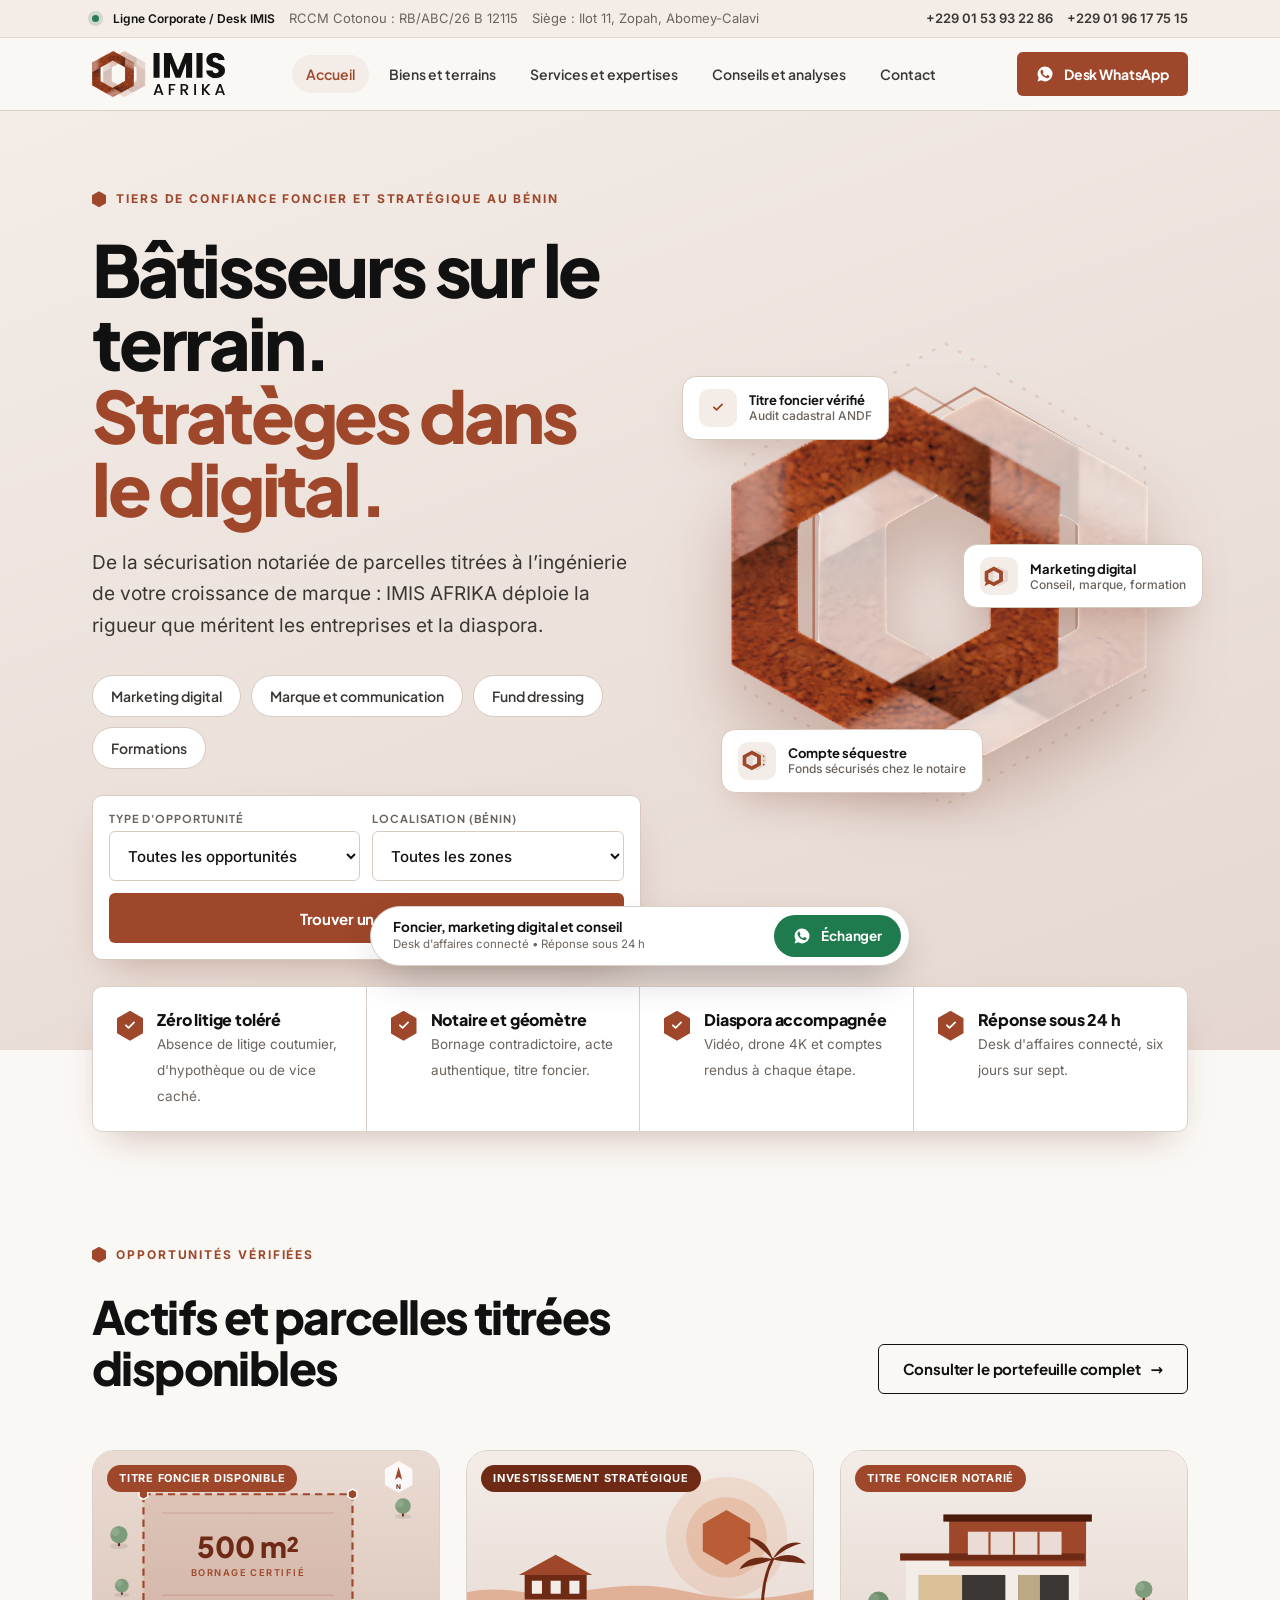
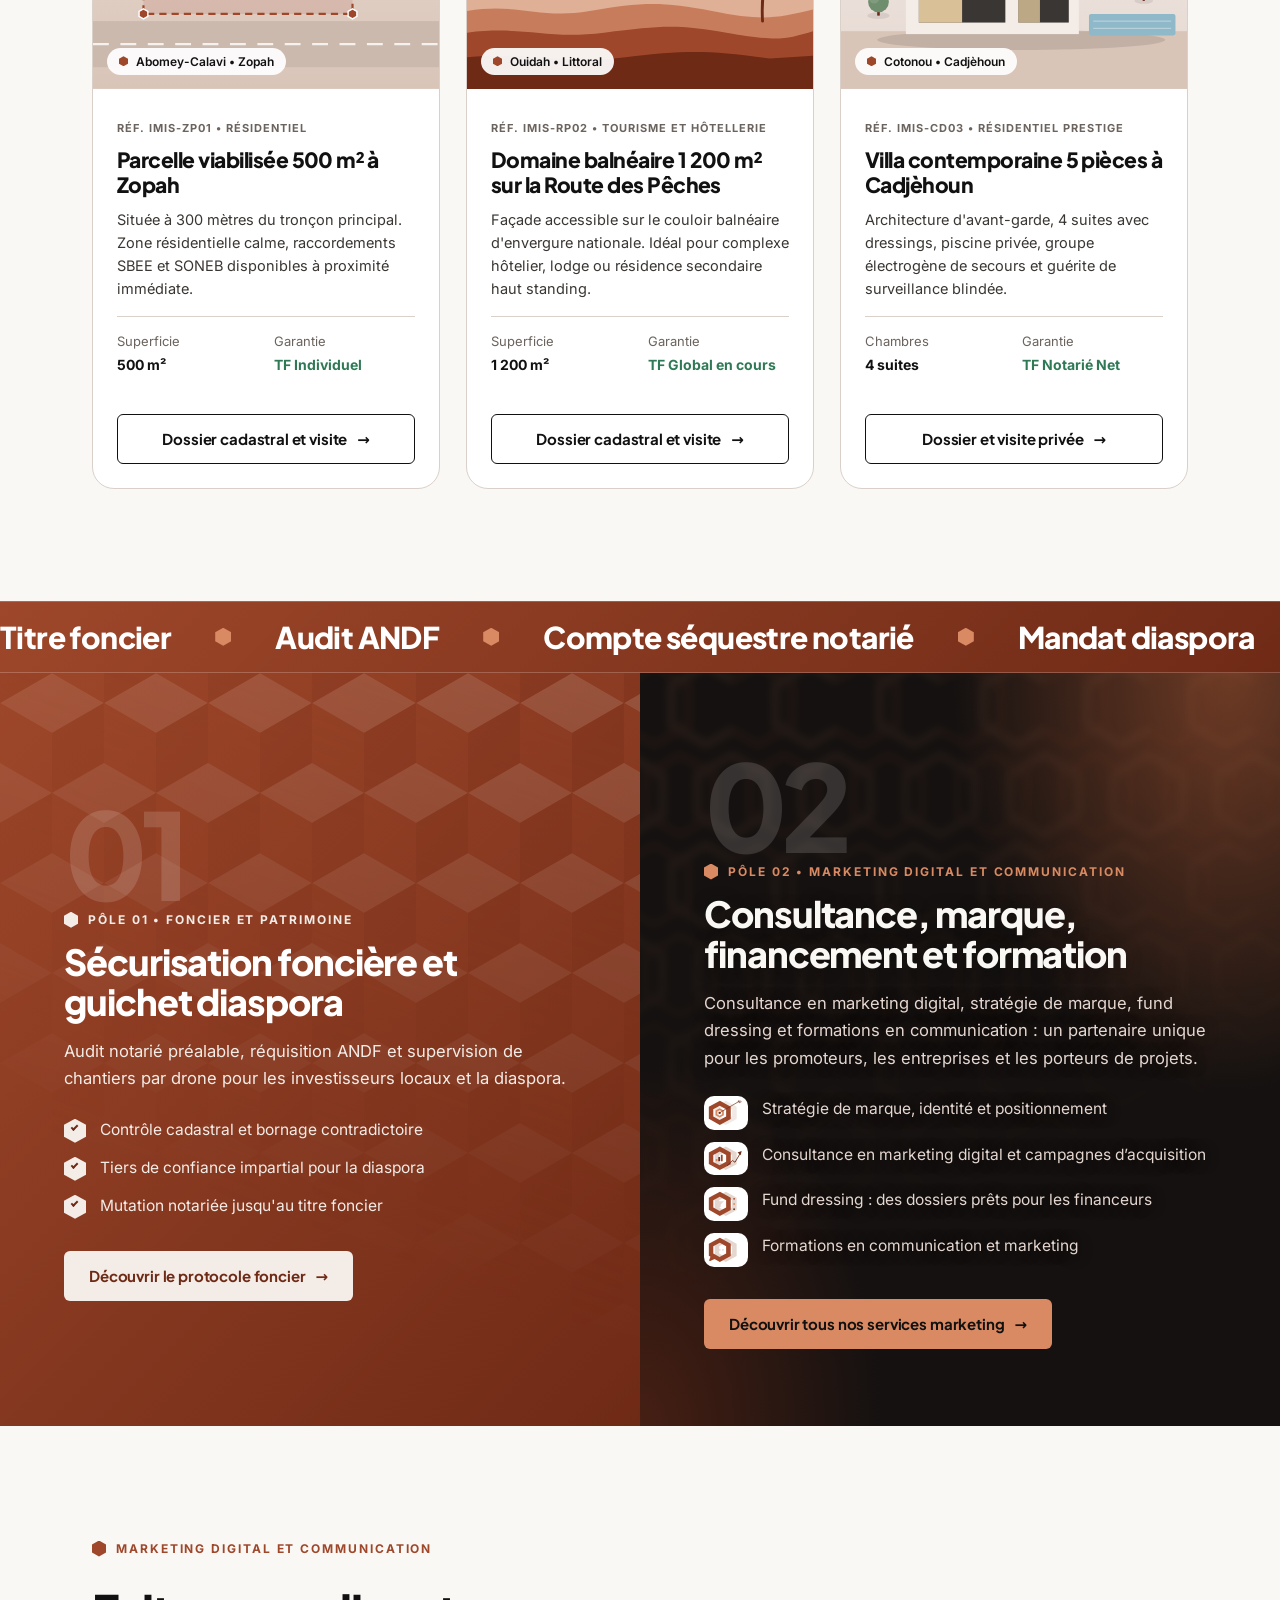
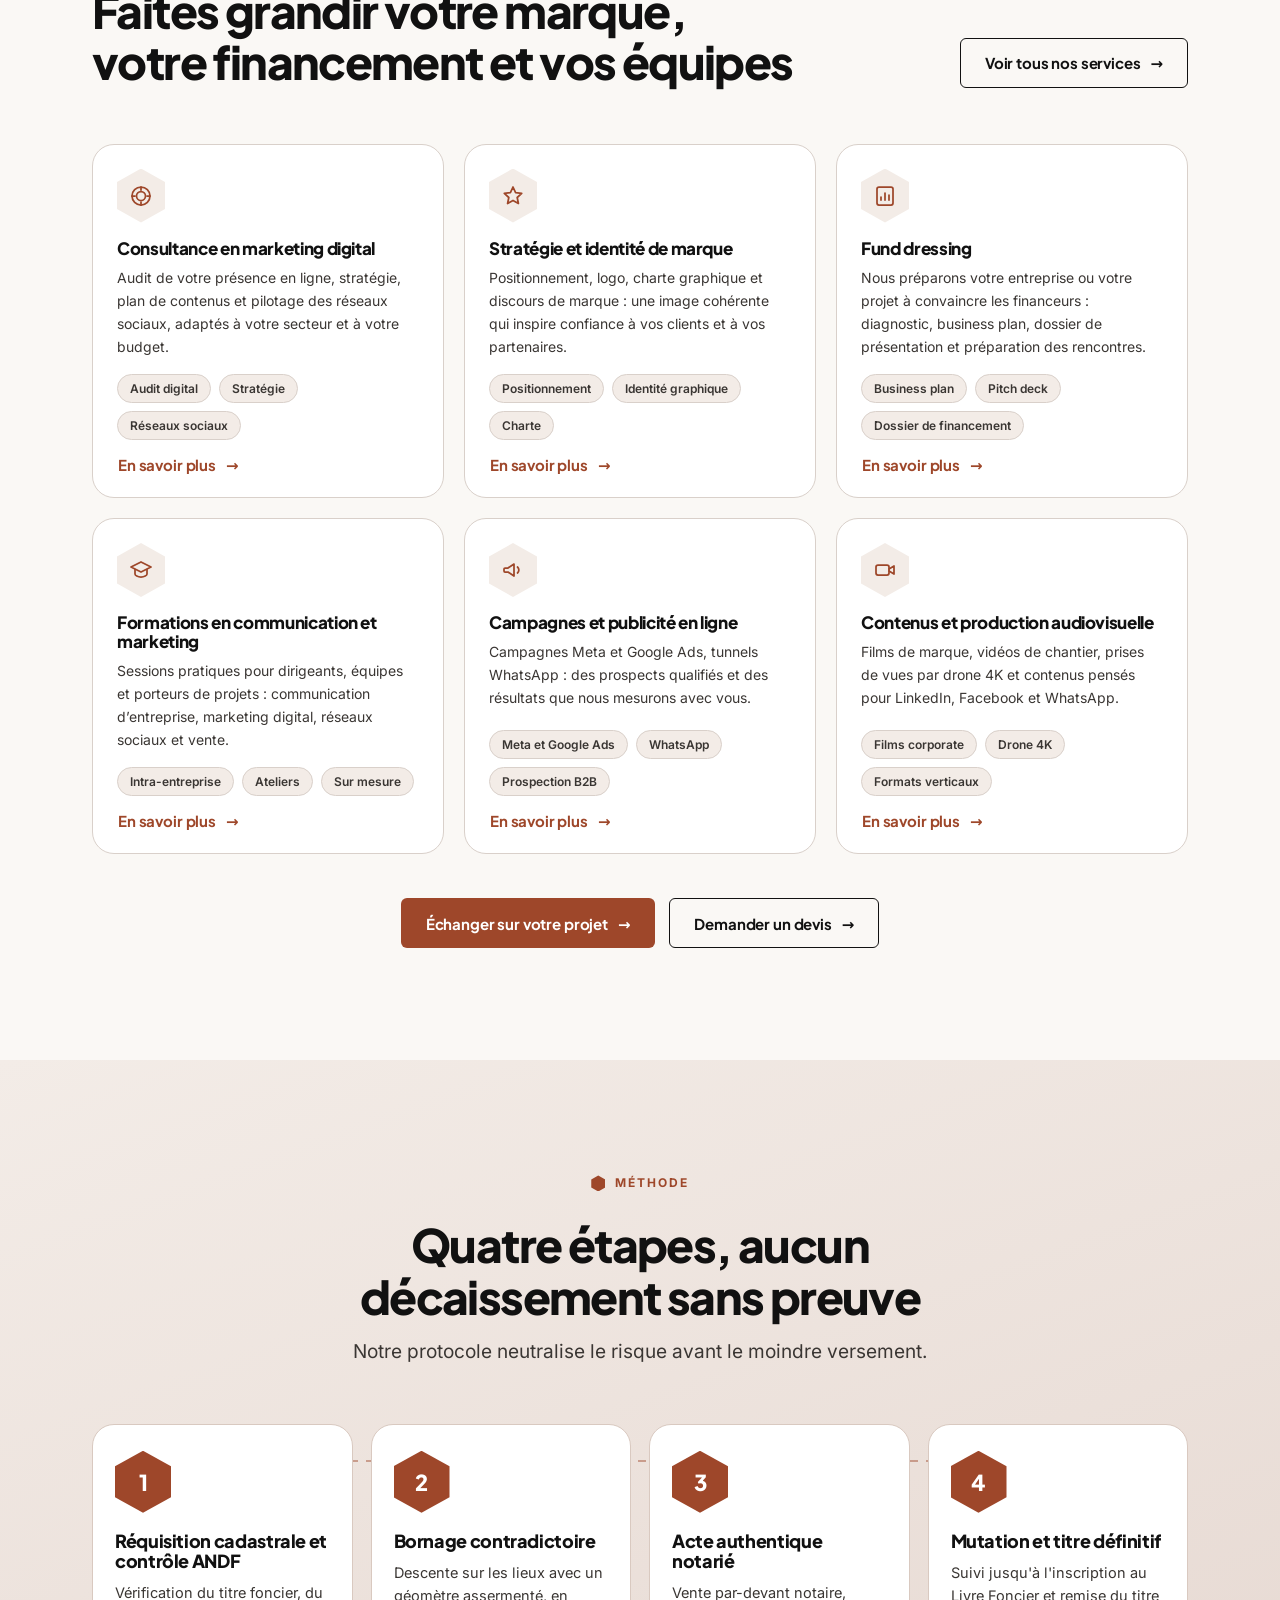
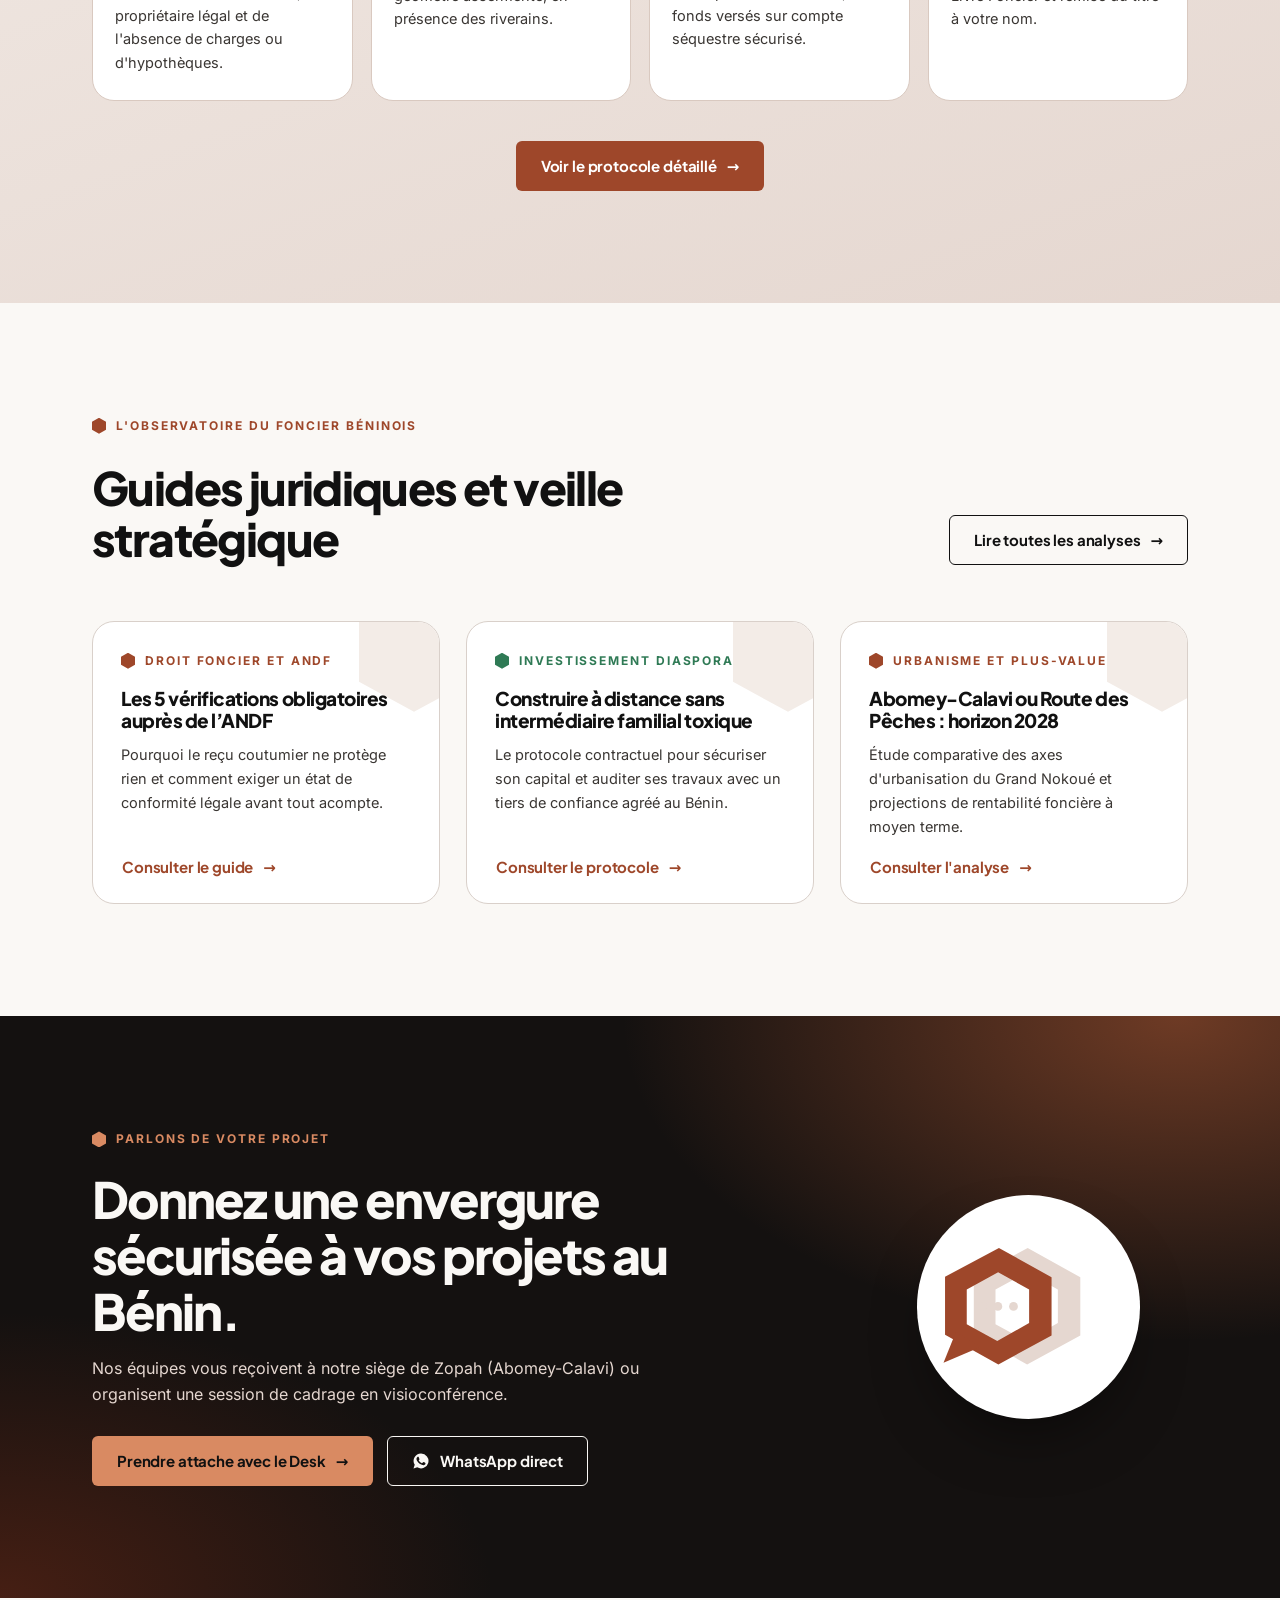
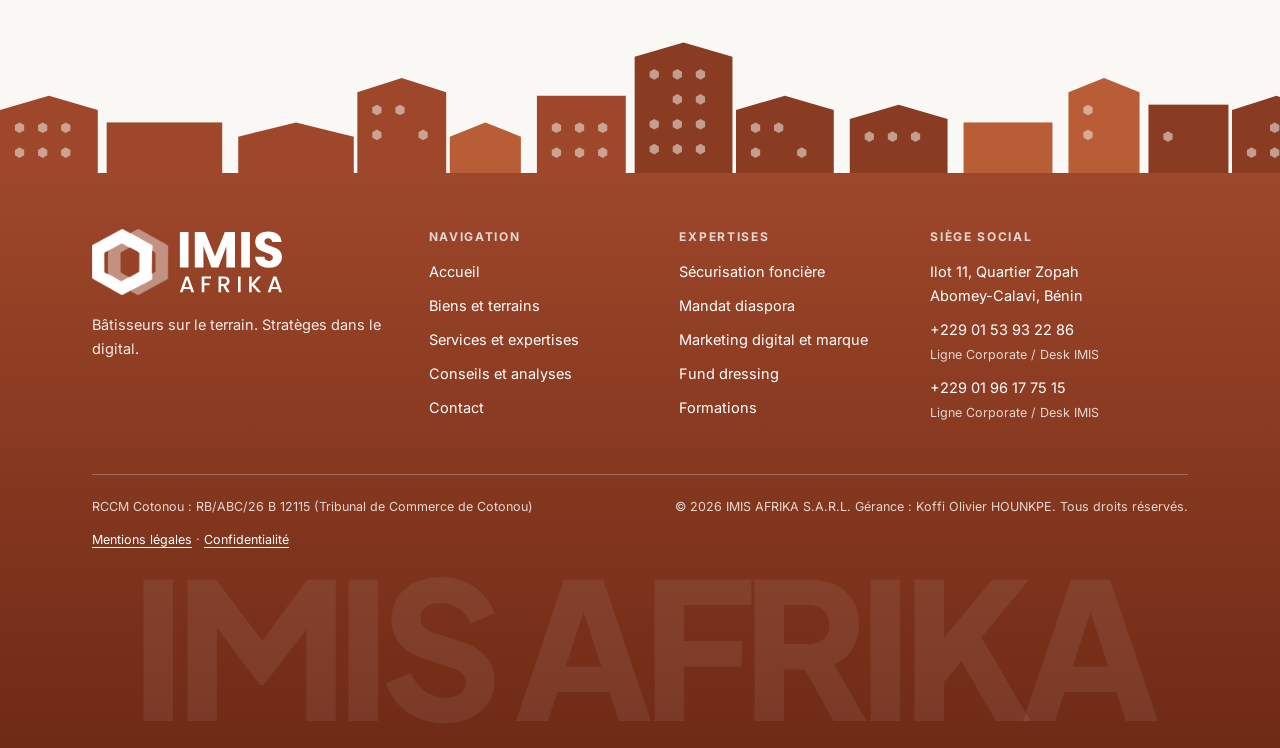
==== commit 564188cf: "Update index.html" ====
--- a/index.html
+++ b/index.html
@@ -172,6 +172,9 @@
  ]
 }
 </script>
+<style>/* pole-flou : motif de fond du pôle 02 adouci pour la lisibilité */
+.pole.p2::before{inset:-12px;opacity:.1;filter:blur(4px)}
+.pole.p2 h3,.pole.p2 .lead,.pole.p2 li{text-shadow:0 1px 14px rgba(17,17,17,.55)}</style>
 </head>
 <body>
 <a class="skip" href="#contenu">Aller au contenu</a>
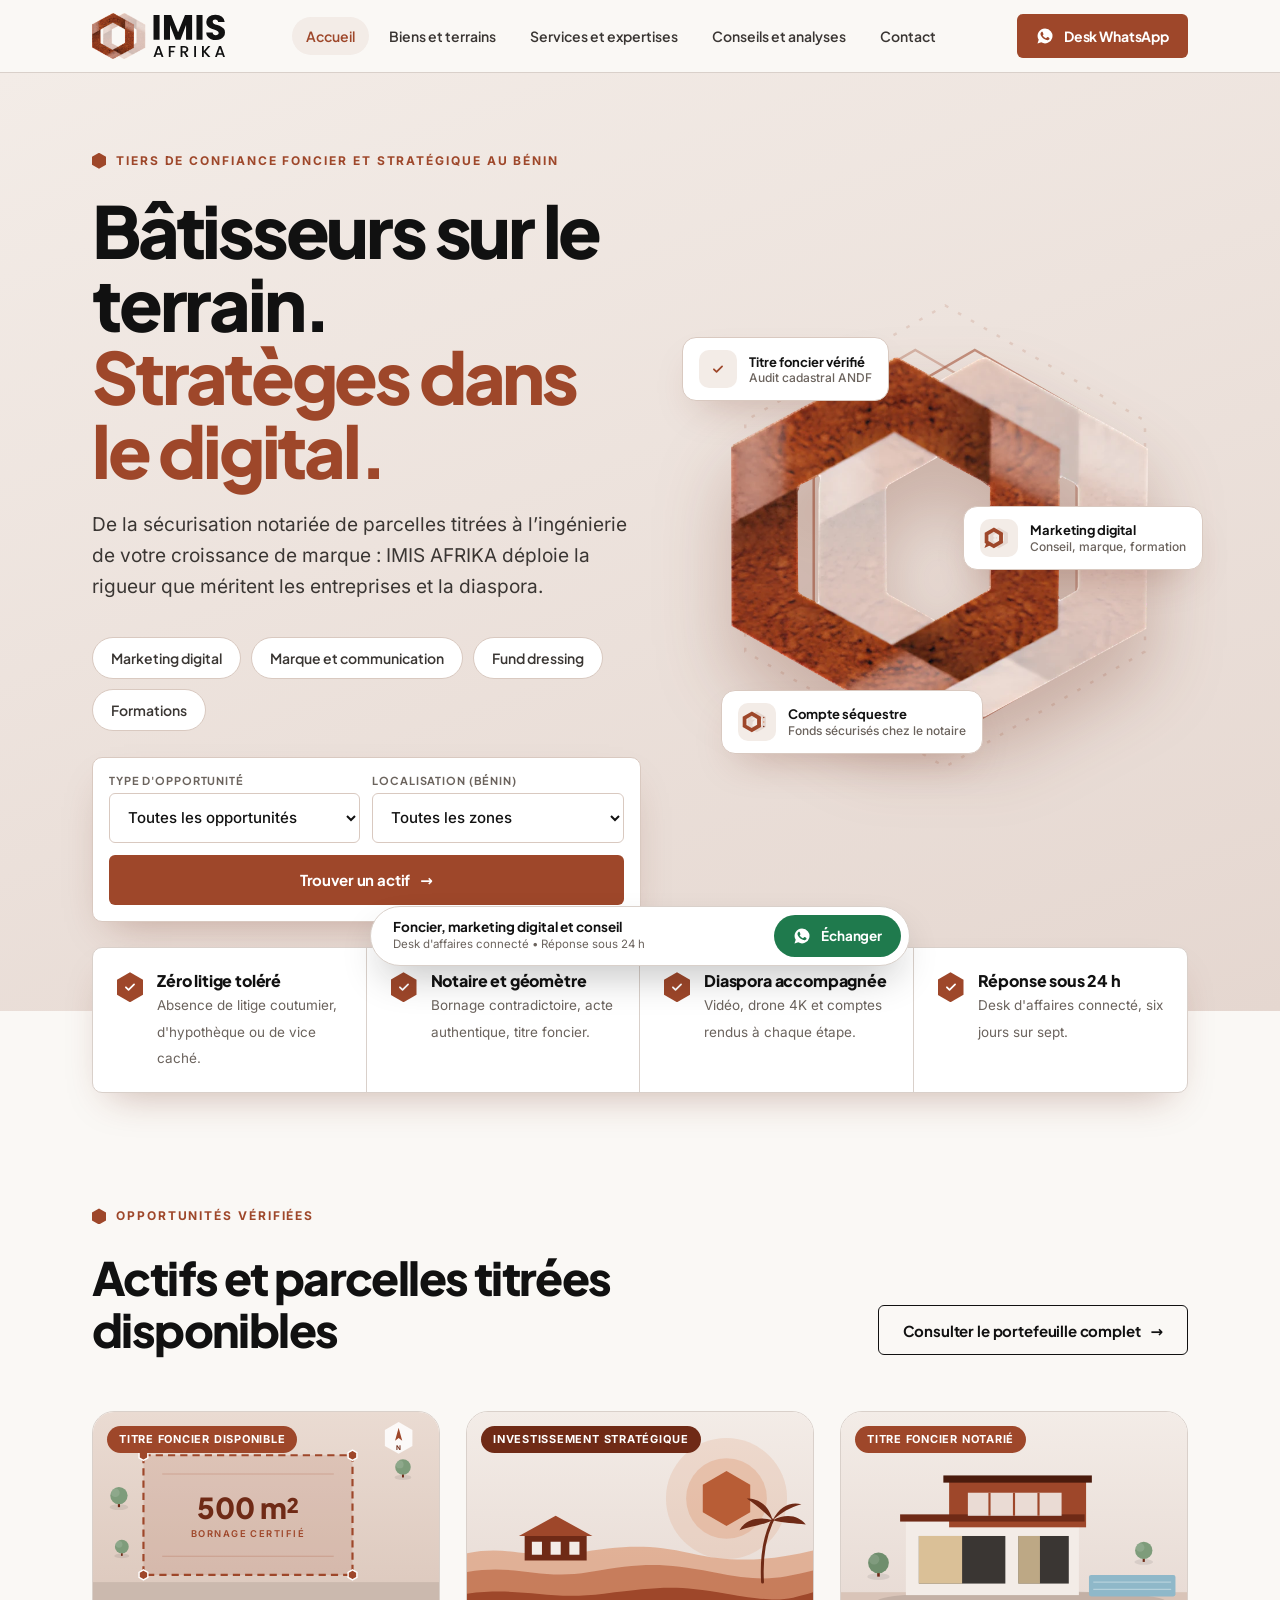
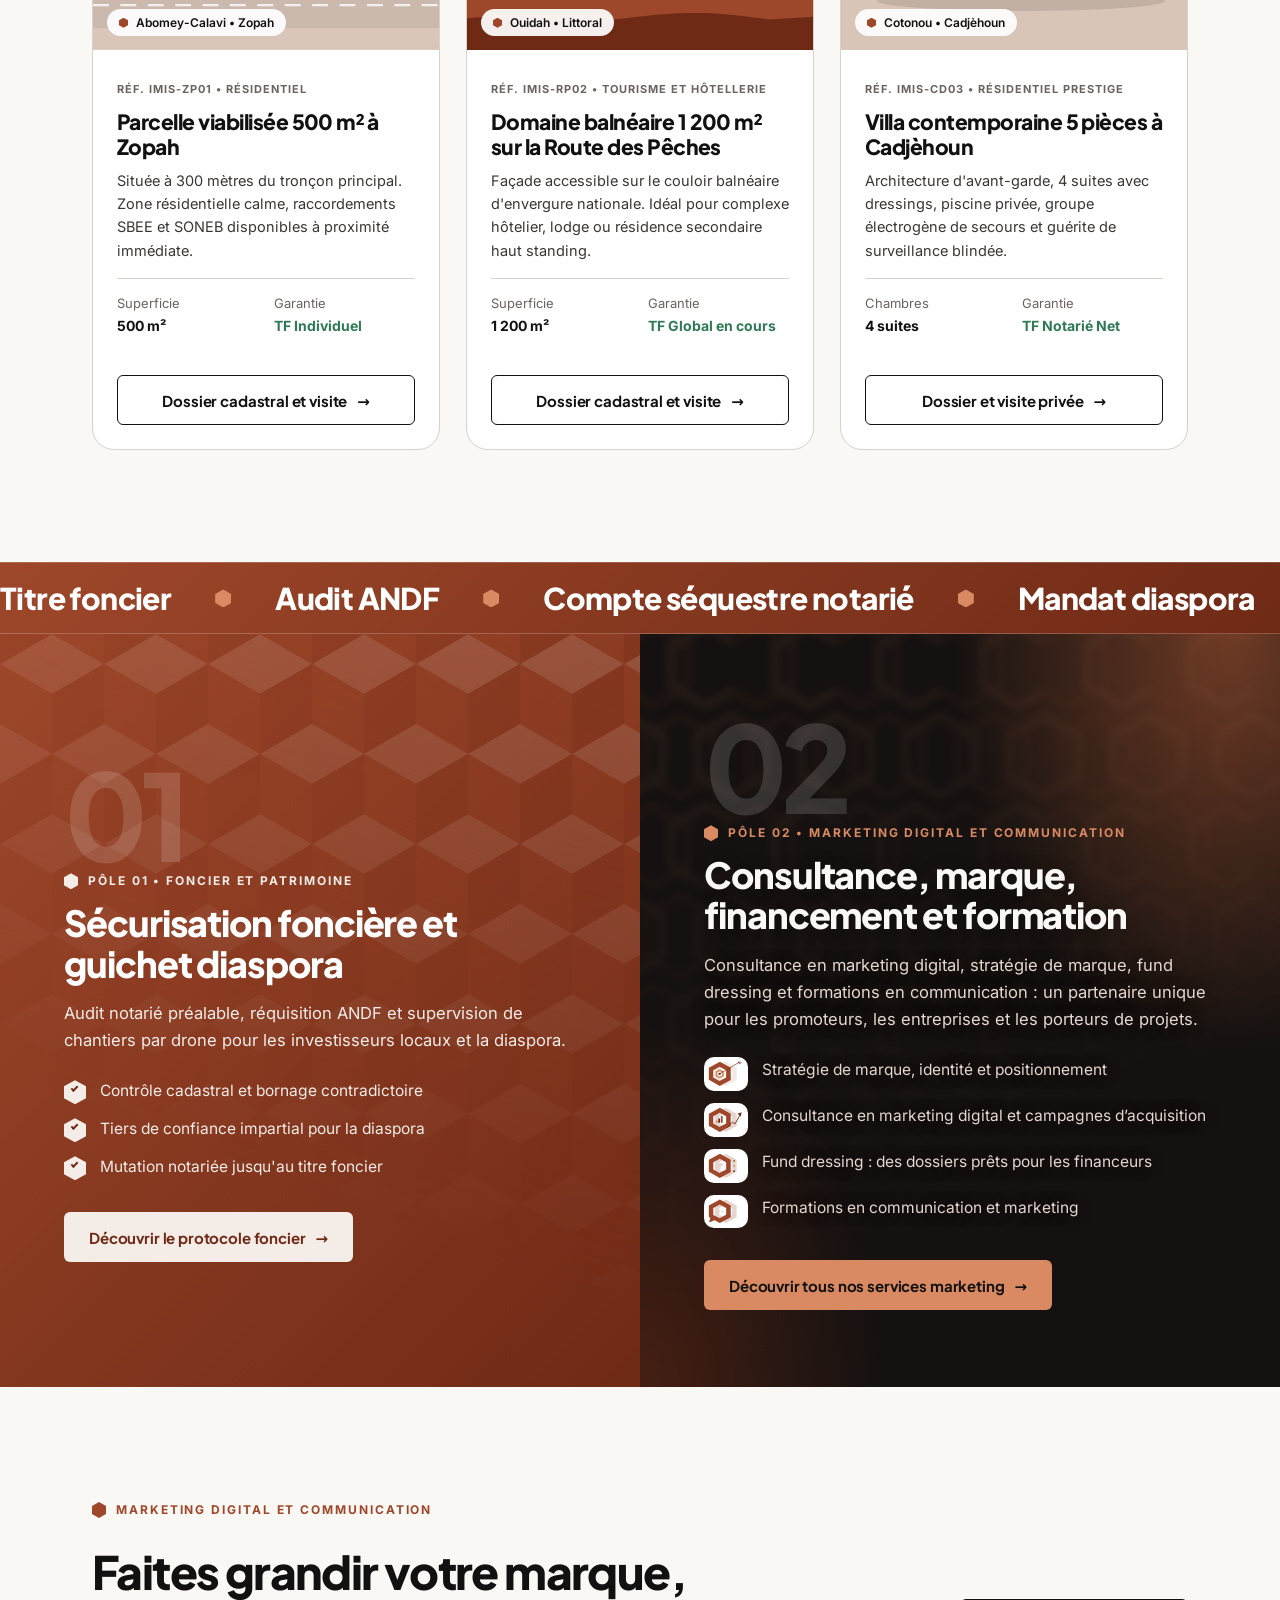
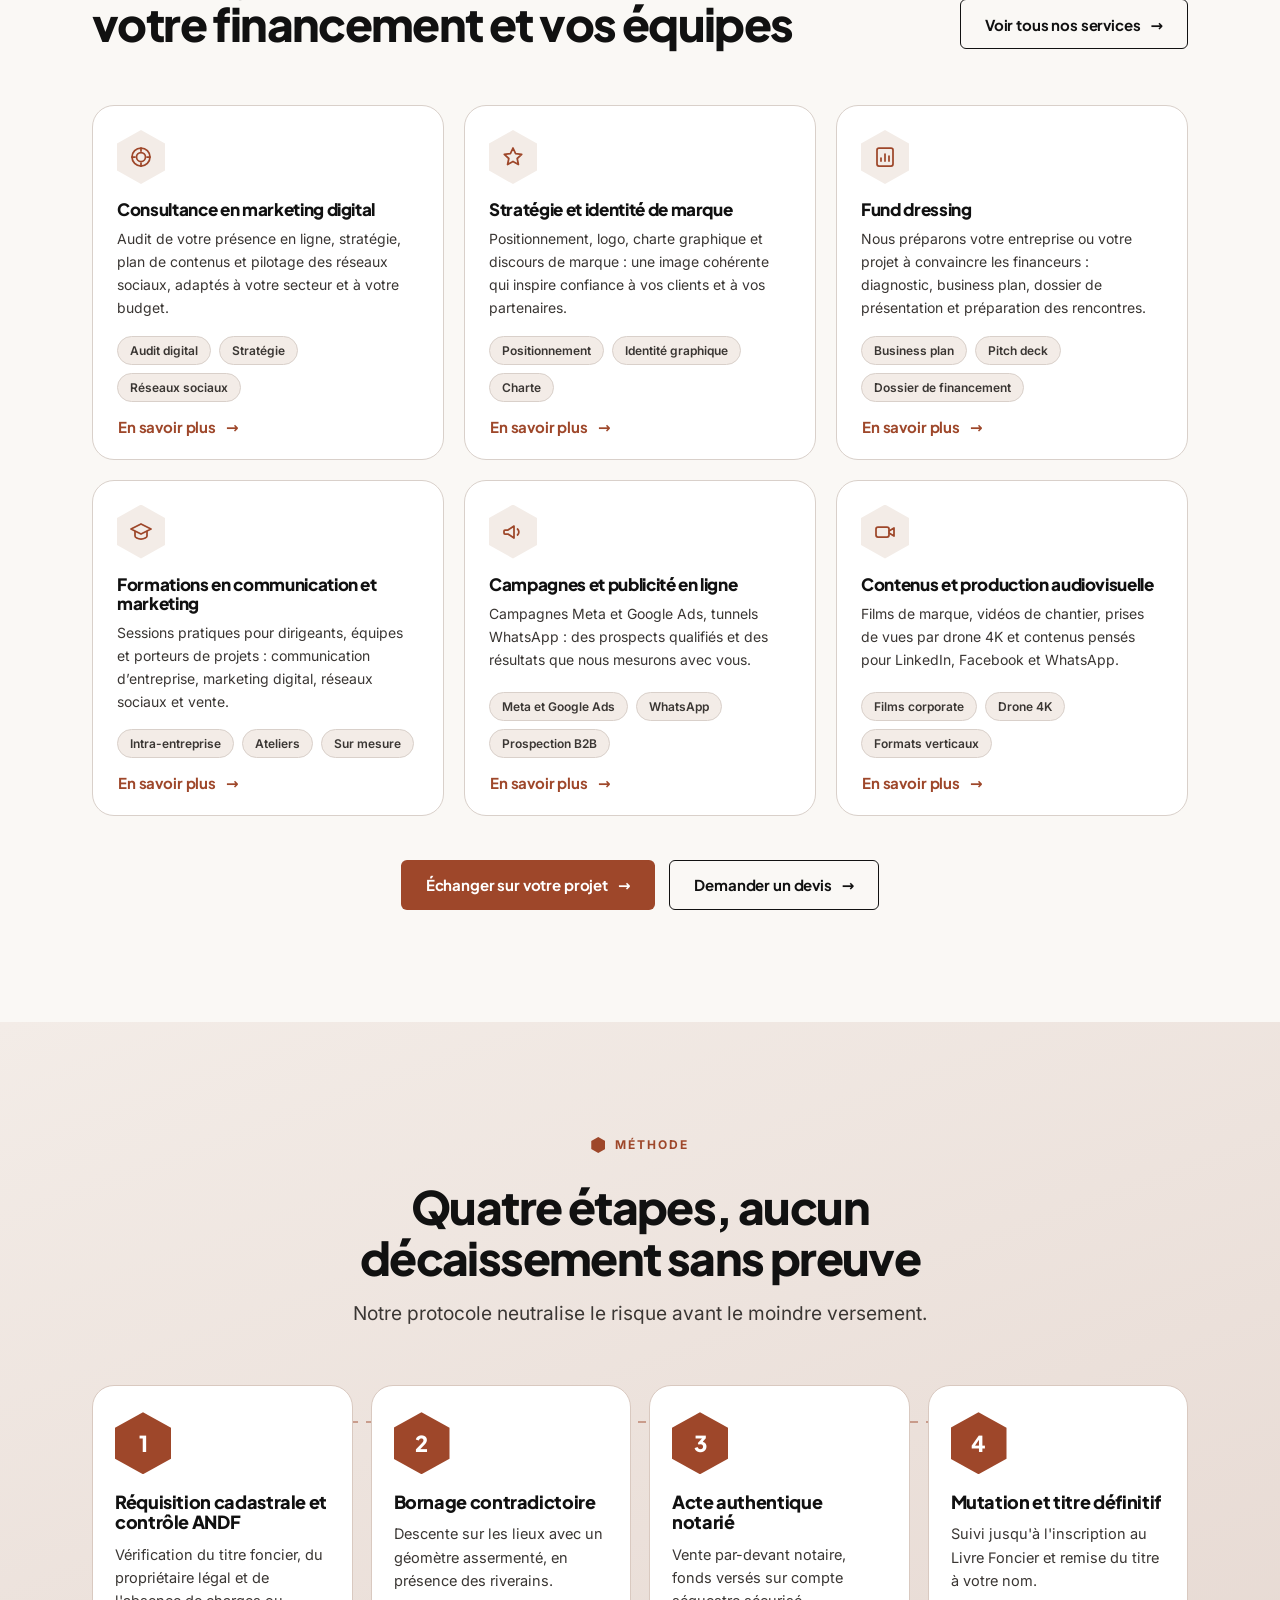
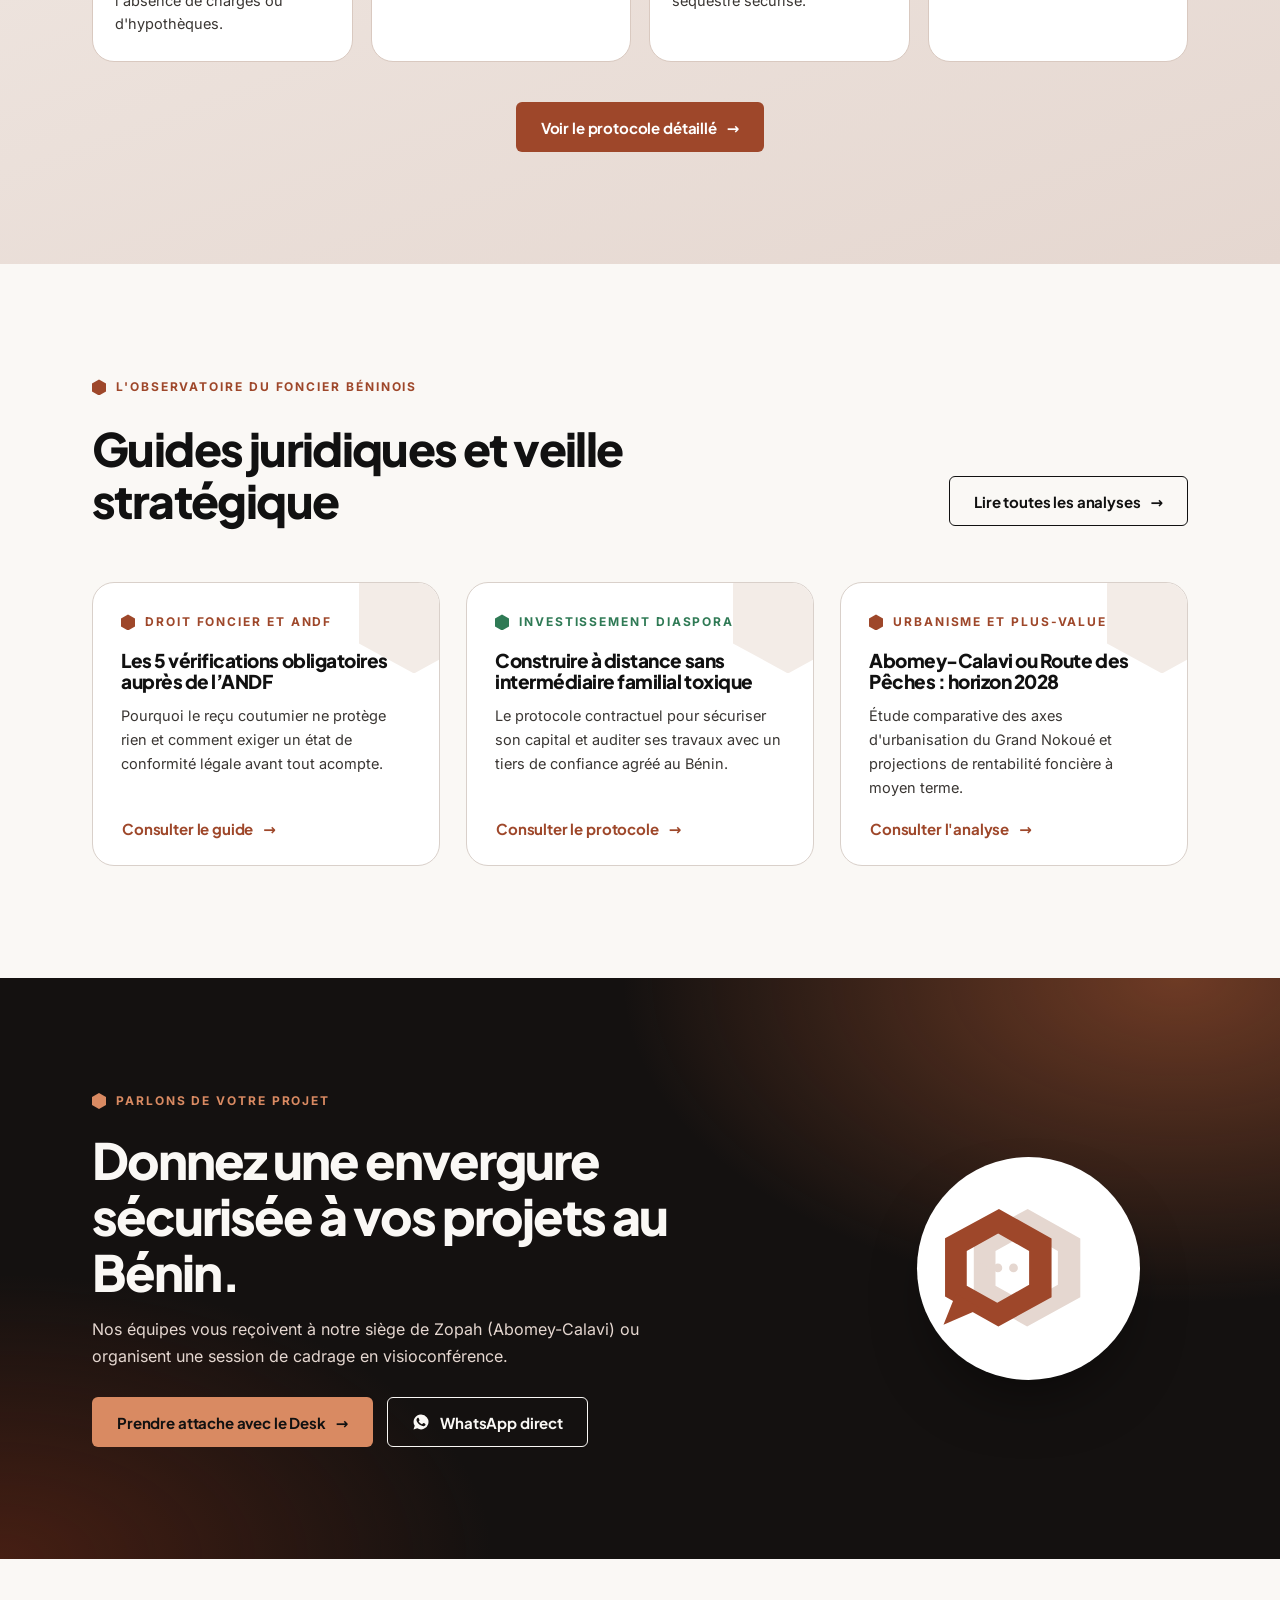
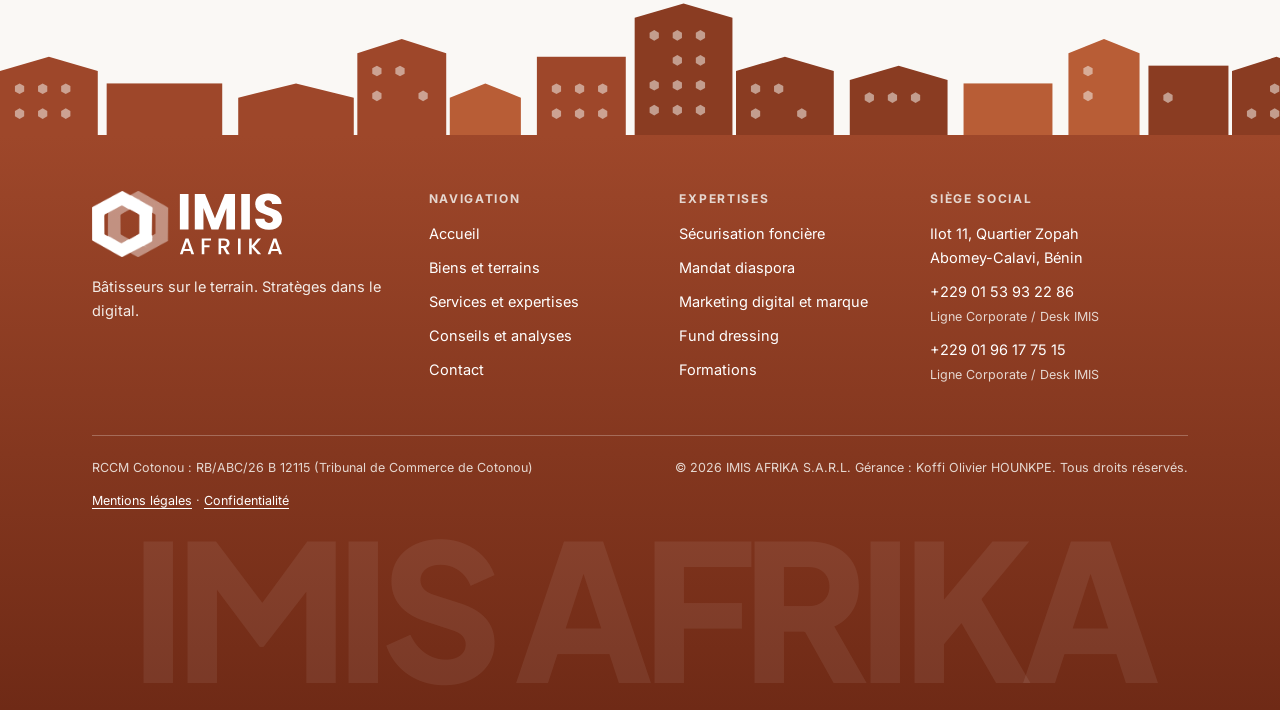
==== commit 02ffb69d: "Update index.html" ====
--- a/index.html
+++ b/index.html
@@ -177,11 +177,6 @@
 .pole.p2 h3,.pole.p2 .lead,.pole.p2 li{text-shadow:0 1px 14px rgba(17,17,17,.55)}</style>
 </head>
 <body>
-<a class="skip" href="#contenu">Aller au contenu</a>
-<aside class="top-bar"><div class="container top-in">
-  <div class="top-l"><span class="dot"></span><b>Ligne Corporate / Desk IMIS</b><span>RCCM Cotonou : RB/ABC/26 B 12115</span><span>Siège : Ilot 11, Zopah, Abomey-Calavi</span></div>
-  <div class="top-r"><a href="tel:+2290153932286">+229 01 53 93 22 86</a><a href="tel:+2290196177515">+229 01 96 17 75 15</a></div>
-</div></aside>
 <header class="navbar"><div class="container nav-in">
   <a class="brand" href="index.html" aria-label="IMIS AFRIKA S.A.R.L., accueil"><img src="assets/img/logo/imis-afrika.svg" alt="IMIS AFRIKA S.A.R.L." width="165" height="46"></a>
   <nav aria-label="Navigation principale"><ul class="nav-menu"><li><a class="nav-link active" href="index.html" aria-current="page">Accueil</a></li><li><a class="nav-link" href="biens-terrains.html">Biens et terrains</a></li><li><a class="nav-link" href="services.html">Services et expertises</a></li><li><a class="nav-link" href="conseils.html">Conseils et analyses</a></li><li><a class="nav-link" href="contact.html">Contact</a></li></ul></nav>
